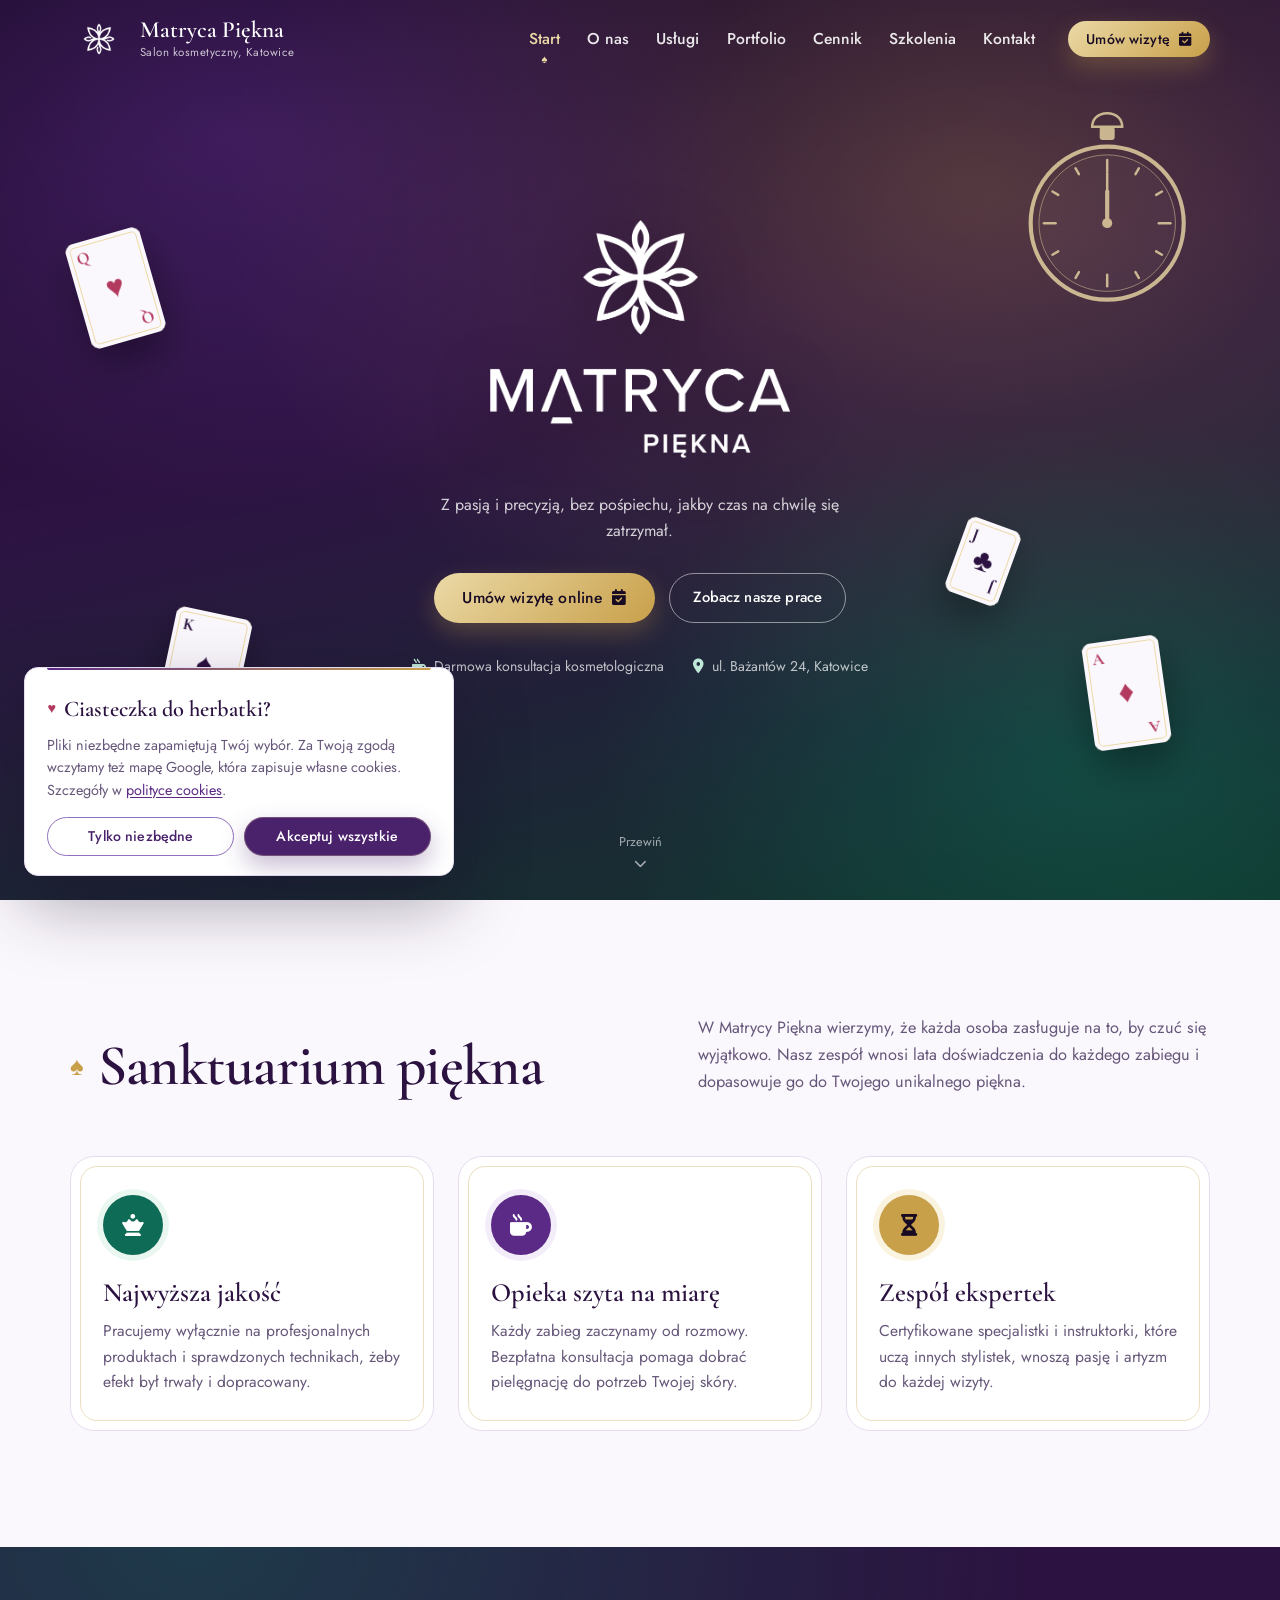
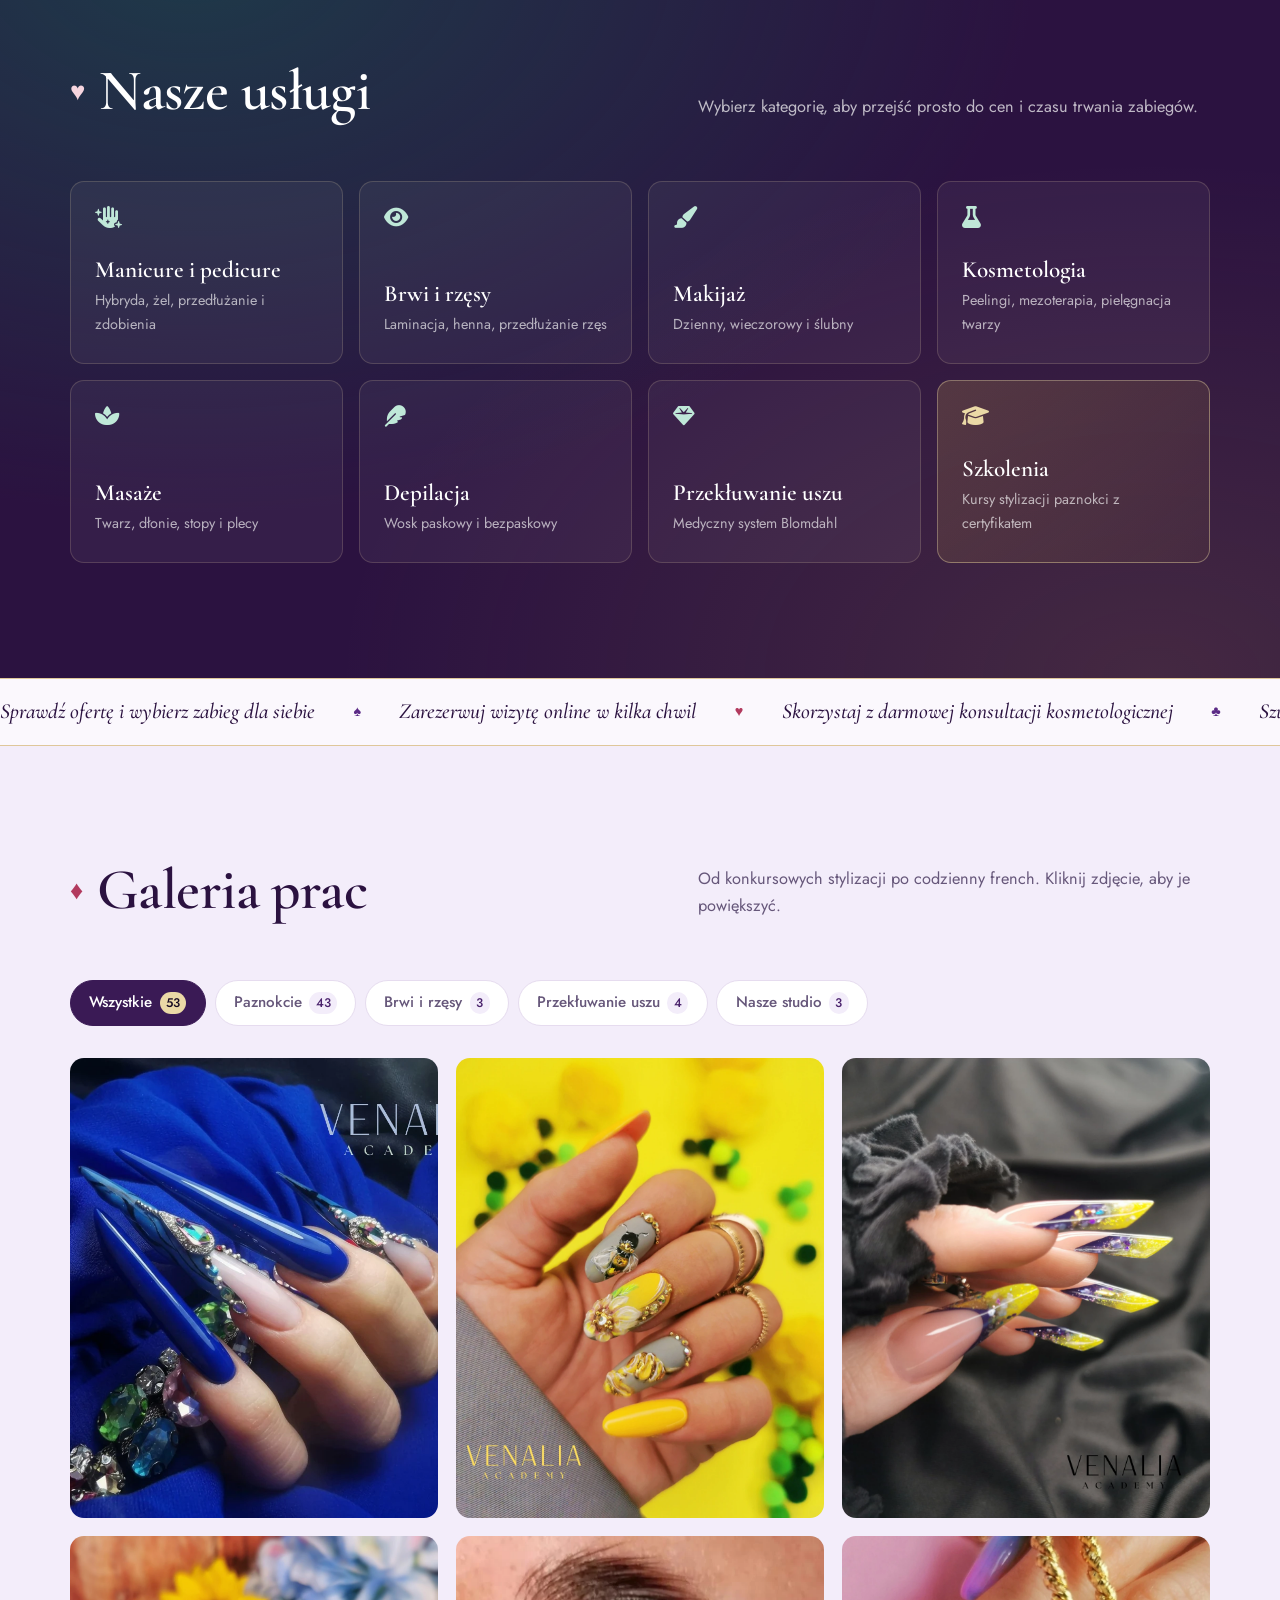
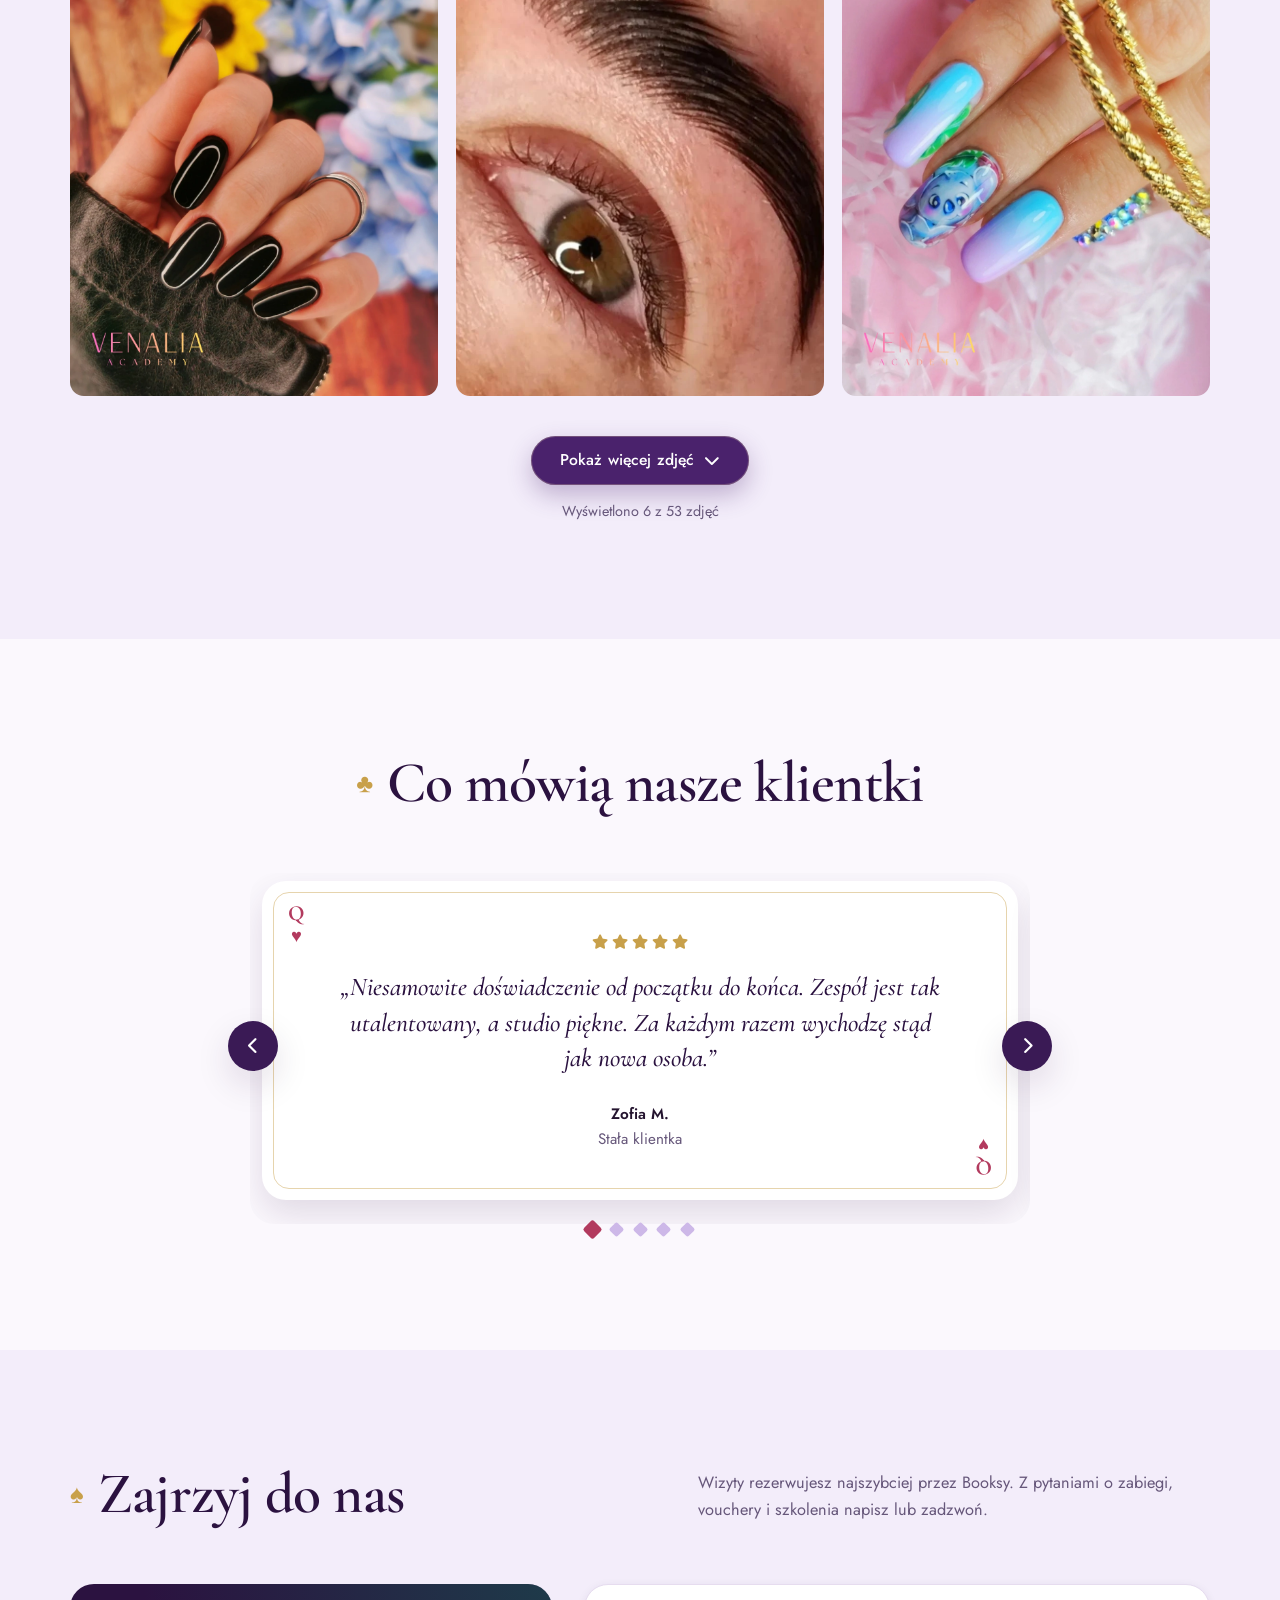
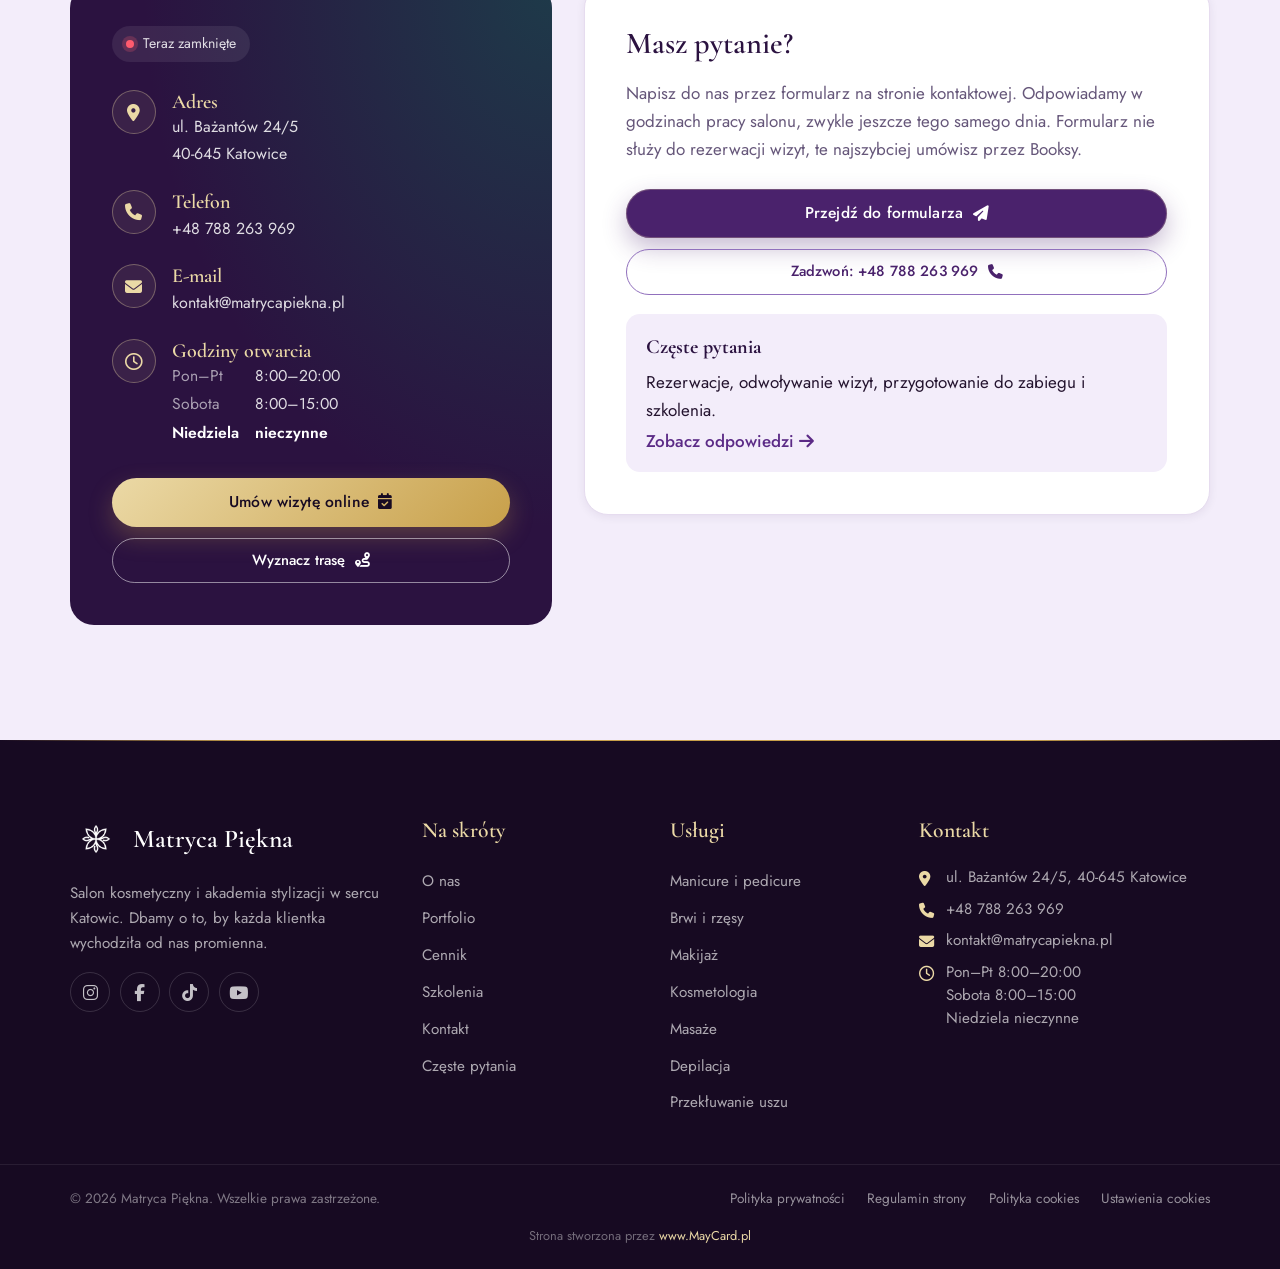
==== index.html @ a03ec47f "Add files via upload" ====
<!DOCTYPE html>
<html lang="pl">
<head>
  <meta charset="UTF-8">
  <meta name="viewport" content="width=device-width, initial-scale=1">
  <title>Matryca Piękna | Salon kosmetyczny i stylizacja paznokci w Katowicach</title>
  <meta name="description" content="Matryca Piękna, Katowice ul. Bażantów 24. Manicure i pedicure, stylizacja brwi i rzęs, makijaż, kosmetologia, depilacja, przekłuwanie uszu Blomdahl oraz szkolenia ze stylizacji paznokci.">
  <meta name="theme-color" content="#2b1240">
  <meta property="og:type" content="website">
  <meta property="og:locale" content="pl_PL">
  <meta property="og:title" content="Matryca Piękna | Salon kosmetyczny w Katowicach">
  <meta property="og:description" content="Profesjonalne zabiegi kosmetyczne tworzone z pasją i precyzją. Zarezerwuj wizytę online.">

  <script>document.documentElement.classList.add('js');</script>

  <link rel="preconnect" href="https://fonts.googleapis.com">
  <link rel="preconnect" href="https://fonts.gstatic.com" crossorigin>
  <link href="https://fonts.googleapis.com/css2?family=Cormorant+Garamond:ital,wght@0,500;0,600;0,700;1,500;1,600&family=Jost:wght@400;500;600&display=swap" rel="stylesheet">
  <link rel="stylesheet" href="https://cdnjs.cloudflare.com/ajax/libs/font-awesome/6.5.1/css/all.min.css">
  <link rel="stylesheet" href="style.css">

  <link rel="icon" type="image/webp" href="wembp/logo_czarne_przegladarka.webp" media="(prefers-color-scheme: light)">
  <link rel="icon" type="image/webp" href="wembp/logo_biale_przegladarka.webp" media="(prefers-color-scheme: dark)">

  <script type="application/ld+json">
  {
    "@context": "https://schema.org",
    "@type": "BeautySalon",
    "name": "Matryca Piękna",
    "image": "wembp/logo1_bialev2.webp",
    "telephone": "+48788263969",
    "email": "kontakt@matrycapiekna.pl",
    "address": {
      "@type": "PostalAddress",
      "streetAddress": "ul. Bażantów 24/5",
      "postalCode": "40-645",
      "addressLocality": "Katowice",
      "addressCountry": "PL"
    },
    "openingHoursSpecification": [
      { "@type": "OpeningHoursSpecification", "dayOfWeek": ["Monday","Tuesday","Wednesday","Thursday","Friday"], "opens": "08:00", "closes": "20:00" },
      { "@type": "OpeningHoursSpecification", "dayOfWeek": "Saturday", "opens": "08:00", "closes": "15:00" }
    ],
    "sameAs": [
      "https://booksy.com/pl-pl/234844_matryca-piekna_salon-kosmetyczny_11597_katowice",
      "https://www.instagram.com/natalia_wencel_",
      "https://www.tiktok.com/@natalia.wencel96",
      "https://youtube.com/@venaliaacademy"
    ]
  }
  </script>
</head>
<body>
  <a class="skip-link" href="#main">Przejdź do treści</a>

  <!-- ========== NAWIGACJA ========== -->
  <header class="site-header" id="siteHeader">
    <div class="nav">
      <a href="#hero" class="brand" aria-label="Matryca Piękna, strona główna">
        <span class="brand__logo">
          <img src="wembp/logo2.svg" alt="" class="logo-light" width="58" height="58">
          <img src="wembp/logo2_czarne.webp" alt="" class="logo-dark" width="58" height="58">
        </span>
        <span class="brand__name">Matryca Piękna<small>Salon kosmetyczny, Katowice</small></span>
      </a>

      <button class="nav-toggle" id="navToggle" type="button" aria-expanded="false" aria-controls="navMenu" aria-label="Otwórz menu">
        <span></span><span></span><span></span>
      </button>

      <nav class="nav-menu" id="navMenu" aria-label="Menu główne">
        <ul class="nav-links">
          <li><a href="#hero" class="nav-link">Start</a></li>
          <li><a href="#about" class="nav-link">O nas</a></li>
          <li><a href="#services" class="nav-link">Usługi</a></li>
          <li><a href="#portfolio" class="nav-link">Portfolio</a></li>
          <li><a href="cennik.html" class="nav-link">Cennik</a></li>
          <li><a href="szkolenia.html" class="nav-link">Szkolenia</a></li>
          <li><a href="kontakt.html" class="nav-link">Kontakt</a></li>
        </ul>
        <a href="https://booksy.com/pl-pl/234844_matryca-piekna_salon-kosmetyczny_11597_katowice" target="_blank" rel="noopener" class="btn btn--gold btn--sm nav-cta">Umów wizytę <i class="fa-solid fa-calendar-check" aria-hidden="true"></i></a>
        <div class="nav-menu__extra">
          <p class="open-status open-status--menu" data-open-status aria-live="polite">Sprawdzam godziny otwarcia…</p>
          <p><i class="fa-regular fa-clock" aria-hidden="true"></i>Pon–Pt 8:00–20:00, sob. 8:00–15:00</p>
          <p><i class="fa-solid fa-phone" aria-hidden="true"></i><a href="tel:+48788263969">+48 788 263 969</a></p>
        </div>
      </nav>
    </div>
  </header>

  <main id="main">

    <!-- ========== HERO ========== -->
    <section id="hero" class="hero">
      <div class="hero__bg" aria-hidden="true"></div>
      <div class="hero__veil" aria-hidden="true"></div>

      <!-- Kieszonkowy zegarek Białego Królika -->
      <svg class="hero__watch" viewBox="0 0 200 240" aria-hidden="true" fill="none" stroke="currentColor">
        <path d="M100 10 C88 10 82 18 82 26 L118 26 C118 18 112 10 100 10 Z" stroke-width="3"/>
        <rect x="91" y="26" width="18" height="16" rx="3" fill="currentColor" stroke="none"/>
        <circle cx="100" cy="142" r="92" stroke-width="5"/>
        <circle cx="100" cy="142" r="82" stroke-width="1.2" opacity="0.6" fill="rgba(251,248,253,0.06)"/>
        <g stroke-width="3" stroke-linecap="round">
          <line x1="100" y1="66" x2="100" y2="80"/>
          <line x1="100" y1="66" x2="100" y2="74" transform="rotate(30 100 142)"/>
          <line x1="100" y1="66" x2="100" y2="74" transform="rotate(60 100 142)"/>
          <line x1="100" y1="66" x2="100" y2="80" transform="rotate(90 100 142)"/>
          <line x1="100" y1="66" x2="100" y2="74" transform="rotate(120 100 142)"/>
          <line x1="100" y1="66" x2="100" y2="74" transform="rotate(150 100 142)"/>
          <line x1="100" y1="66" x2="100" y2="80" transform="rotate(180 100 142)"/>
          <line x1="100" y1="66" x2="100" y2="74" transform="rotate(210 100 142)"/>
          <line x1="100" y1="66" x2="100" y2="74" transform="rotate(240 100 142)"/>
          <line x1="100" y1="66" x2="100" y2="80" transform="rotate(270 100 142)"/>
          <line x1="100" y1="66" x2="100" y2="74" transform="rotate(300 100 142)"/>
          <line x1="100" y1="66" x2="100" y2="74" transform="rotate(330 100 142)"/>
        </g>
        <line class="hand hand--hour" x1="100" y1="142" x2="100" y2="104" stroke-width="5" stroke-linecap="round"/>
        <line class="hand hand--min" x1="100" y1="142" x2="100" y2="82" stroke-width="3" stroke-linecap="round"/>
        <circle cx="100" cy="142" r="6" fill="currentColor" stroke="none"/>
      </svg>

      <div class="hero__card hero__card--1 is-red" data-rank="Q" aria-hidden="true"><span class="suit suit-h"></span></div>
      <div class="hero__card hero__card--2" data-rank="K" aria-hidden="true"><span class="suit suit-s"></span></div>
      <div class="hero__card hero__card--3 is-red" data-rank="A" aria-hidden="true"><span class="suit suit-d"></span></div>
      <div class="hero__card hero__card--4" data-rank="J" aria-hidden="true"><span class="suit suit-c"></span></div>

      <div class="hero__content">
        <img src="wembp/logo1_bialev2.webp" alt="Matryca Piękna" class="hero__logo" data-enter style="--i:0">
        <p class="hero__text" data-enter style="--i:2">Z pasją i precyzją, bez pośpiechu, jakby czas na chwilę się zatrzymał.</p>
        <div class="hero__actions" data-enter style="--i:3">
          <a href="https://booksy.com/pl-pl/234844_matryca-piekna_salon-kosmetyczny_11597_katowice" target="_blank" rel="noopener" class="btn btn--gold">Umów wizytę online <i class="fa-solid fa-calendar-check" aria-hidden="true"></i></a>
          <a href="#portfolio" class="btn btn--ghost">Zobacz nasze prace</a>
        </div>
        <ul class="hero__facts" data-enter style="--i:4">
          <li><i class="fa-solid fa-mug-hot" aria-hidden="true"></i>Darmowa konsultacja kosmetologiczna</li>
          <li><i class="fa-solid fa-location-dot" aria-hidden="true"></i>ul. Bażantów 24, Katowice</li>
        </ul>
      </div>

      <a href="#about" class="hero__scroll" aria-label="Przewiń do sekcji O nas">
        <span>Przewiń</span>
        <i class="fa-solid fa-chevron-down" aria-hidden="true"></i>
      </a>
    </section>

    <!-- ========== O NAS ========== -->
    <section id="about" class="section">
      <div class="container">
        <div class="section-head">
          <h2 class="section-title"><span class="suit suit-s" aria-hidden="true"></span>Sanktuarium piękna</h2>
          <p class="section-desc">W Matrycy Piękna wierzymy, że każda osoba zasługuje na to, by czuć się wyjątkowo. Nasz zespół wnosi lata doświadczenia do każdego zabiegu i dopasowuje go do Twojego unikalnego piękna.</p>
        </div>

        <div class="about-grid">
          <article class="feature">
            <div class="feature__icon"><i class="fa-solid fa-chess-queen" aria-hidden="true"></i></div>
            <h3>Najwyższa jakość</h3>
            <p>Pracujemy wyłącznie na profesjonalnych produktach i sprawdzonych technikach, żeby efekt był trwały i dopracowany.</p>
          </article>
          <article class="feature">
            <div class="feature__icon"><i class="fa-solid fa-mug-hot" aria-hidden="true"></i></div>
            <h3>Opieka szyta na miarę</h3>
            <p>Każdy zabieg zaczynamy od rozmowy. Bezpłatna konsultacja pomaga dobrać pielęgnację do potrzeb Twojej skóry.</p>
          </article>
          <article class="feature">
            <div class="feature__icon"><i class="fa-solid fa-hourglass-half" aria-hidden="true"></i></div>
            <h3>Zespół ekspertek</h3>
            <p>Certyfikowane specjalistki i instruktorki, które uczą innych stylistek, wnoszą pasję i artyzm do każdej wizyty.</p>
          </article>
        </div>
      </div>
    </section>

    <!-- ========== USŁUGI ========== -->
    <section id="services" class="section services">
      <div class="container">
        <div class="section-head">
          <h2 class="section-title"><span class="suit suit-h" aria-hidden="true"></span>Nasze usługi</h2>
          <p class="section-desc">Wybierz kategorię, aby przejść prosto do cen i czasu trwania zabiegów.</p>
        </div>

        <div class="services-grid">
          <a href="cennik.html#manicure" class="service-tile">
            <i class="fa-solid fa-hand-sparkles" aria-hidden="true"></i>
            <h3>Manicure i pedicure</h3>
            <p>Hybryda, żel, przedłużanie i zdobienia</p>
          </a>
          <a href="cennik.html#lamination" class="service-tile">
            <i class="fa-solid fa-eye" aria-hidden="true"></i>
            <h3>Brwi i rzęsy</h3>
            <p>Laminacja, henna, przedłużanie rzęs</p>
          </a>
          <a href="cennik.html#makeup" class="service-tile">
            <i class="fa-solid fa-paintbrush" aria-hidden="true"></i>
            <h3>Makijaż</h3>
            <p>Dzienny, wieczorowy i ślubny</p>
          </a>
          <a href="cennik.html#kosmetologia" class="service-tile">
            <i class="fa-solid fa-flask" aria-hidden="true"></i>
            <h3>Kosmetologia</h3>
            <p>Peelingi, mezoterapia, pielęgnacja twarzy</p>
          </a>
          <a href="cennik.html#spa" class="service-tile">
            <i class="fa-solid fa-spa" aria-hidden="true"></i>
            <h3>Masaże</h3>
            <p>Twarz, dłonie, stopy i plecy</p>
          </a>
          <a href="cennik.html#depilation" class="service-tile">
            <i class="fa-solid fa-feather" aria-hidden="true"></i>
            <h3>Depilacja</h3>
            <p>Wosk paskowy i bezpaskowy</p>
          </a>
          <a href="cennik.html#piercing" class="service-tile">
            <i class="fa-solid fa-gem" aria-hidden="true"></i>
            <h3>Przekłuwanie uszu</h3>
            <p>Medyczny system Blomdahl</p>
          </a>
          <a href="szkolenia.html" class="service-tile service-tile--academy">
            <i class="fa-solid fa-graduation-cap" aria-hidden="true"></i>
            <h3>Szkolenia</h3>
            <p>Kursy stylizacji paznokci z certyfikatem</p>
          </a>
        </div>
      </div>
    </section>

    <!-- ========== PASEK PRZEWIJANY ========== -->
    <div class="marquee" aria-label="Aktualności">
      <div class="marquee__track">
        <div class="marquee__group">
          <span class="marquee__item">Sprawdź ofertę i wybierz zabieg dla siebie</span>
          <span class="suit suit-s" aria-hidden="true"></span>
          <span class="marquee__item">Zarezerwuj wizytę online w kilka chwil</span>
          <span class="suit suit-h" aria-hidden="true"></span>
          <span class="marquee__item">Skorzystaj z darmowej konsultacji kosmetologicznej</span>
          <span class="suit suit-c" aria-hidden="true"></span>
          <span class="marquee__item">Szukasz prezentu? Zapytaj o voucher upominkowy</span>
          <span class="suit suit-d" aria-hidden="true"></span>
        </div>
        <div class="marquee__group" aria-hidden="true">
          <span class="marquee__item">Sprawdź ofertę i wybierz zabieg dla siebie</span>
          <span class="suit suit-s"></span>
          <span class="marquee__item">Zarezerwuj wizytę online w kilka chwil</span>
          <span class="suit suit-h"></span>
          <span class="marquee__item">Skorzystaj z darmowej konsultacji kosmetologicznej</span>
          <span class="suit suit-c"></span>
          <span class="marquee__item">Szukasz prezentu? Zapytaj o voucher upominkowy</span>
          <span class="suit suit-d"></span>
        </div>
      </div>
    </div>

    <!-- ========== PORTFOLIO ========== -->
    <section id="portfolio" class="section section--tint">
      <div class="container">
        <div class="section-head">
          <h2 class="section-title"><span class="suit suit-d" aria-hidden="true"></span>Galeria prac</h2>
          <p class="section-desc">Od konkursowych stylizacji po codzienny french. Kliknij zdjęcie, aby je powiększyć.</p>
        </div>

        <div class="filter-bar" role="group" aria-label="Filtruj galerię">
          <button type="button" class="filter-btn is-active" data-filter="all" aria-pressed="true">Wszystkie</button>
          <button type="button" class="filter-btn" data-filter="nails" aria-pressed="false">Paznokcie</button>
          <button type="button" class="filter-btn" data-filter="makeup" aria-pressed="false">Brwi i rzęsy</button>
          <button type="button" class="filter-btn" data-filter="piercing" aria-pressed="false">Przekłuwanie uszu</button>
          <button type="button" class="filter-btn" data-filter="studio" aria-pressed="false">Nasze studio</button>
        </div>

        <!-- Aby dodać zdjęcie: skopiuj jedną linię <figure> i zmień src, data-category, alt i podpis.
             Kategorie: nails, makeup, piercing, studio -->
        <div class="photo-grid" id="photoGrid">
          <figure class="photo-card" data-category="nails"><img src="wembp/38.webp" alt="Konkursowa stylizacja paznokci Natalii Venalii Wencel" loading="lazy"><figcaption><span>Manicure i pedicure</span>Praca konkursowa, Natalia Venalia Wencel</figcaption></figure>
          <figure class="photo-card" data-category="nails"><img src="wembp/40.webp" alt="Wiosenne zdobienie paznokci" loading="lazy"><figcaption><span>Manicure i pedicure</span>Wiosenne klimaty</figcaption></figure>
          <figure class="photo-card" data-category="nails"><img src="wembp/30.webp" alt="Fioletowo-żółty geometryczny french" loading="lazy"><figcaption><span>Manicure i pedicure</span>Fioletowo-żółty geometryczny french</figcaption></figure>
          <figure class="photo-card" data-category="nails"><img src="wembp/41.webp" alt="Błyszczący czarny manicure" loading="lazy"><figcaption><span>Manicure i pedicure</span>Głęboka, błyszcząca czarna klasyka</figcaption></figure>
          <figure class="photo-card" data-category="makeup"><img src="wembp/brwi1.webp" alt="Stylizacja i laminacja brwi" loading="lazy"><figcaption><span>Brwi i rzęsy</span>Precyzyjna stylizacja i laminacja brwi</figcaption></figure>
          <figure class="photo-card" data-category="nails"><img src="wembp/16.webp" alt="Niebiesko-fioletowy gradient z bajkowym motywem" loading="lazy"><figcaption><span>Manicure i pedicure</span>Niebiesko-fioletowy gradient z bajką</figcaption></figure>
          <figure class="photo-card" data-category="nails"><img src="wembp/48.webp" alt="Mleczny błękitny french w kropki" loading="lazy"><figcaption><span>Manicure i pedicure</span>Mleczny błękitny french w kropki</figcaption></figure>
          <figure class="photo-card" data-category="nails"><img src="wembp/44.webp" alt="Mleczne ombre z żółcią" loading="lazy"><figcaption><span>Manicure i pedicure</span>Mleczne ombre z żółcią</figcaption></figure>
          <figure class="photo-card" data-category="nails"><img src="wembp/3.webp" alt="Klasyczny french w odcieniach różu" loading="lazy"><figcaption><span>Manicure i pedicure</span>Klasyczny french w odcieniach różu</figcaption></figure>
          <figure class="photo-card" data-category="nails"><img src="wembp/59.webp" alt="Walentynkowy french z serduszkami" loading="lazy"><figcaption><span>Manicure i pedicure</span>Walentynkowy french z serduszkami</figcaption></figure>
          <figure class="photo-card" data-category="piercing"><img src="wembp/przekluwanie4.webp" alt="Przekłuwanie ucha systemem Blomdahl" loading="lazy"><figcaption><span>Przekłuwanie uszu</span>Bezpieczne przekłuwanie ucha Blomdahl</figcaption></figure>
          <figure class="photo-card" data-category="nails"><img src="wembp/4.webp" alt="Różowe paznokcie z owocowym akcentem" loading="lazy"><figcaption><span>Manicure i pedicure</span>Różowe paznokcie z owocowym akcentem</figcaption></figure>
          <figure class="photo-card" data-category="nails"><img src="wembp/7.webp" alt="Biały french na kwadratowych paznokciach" loading="lazy"><figcaption><span>Manicure i pedicure</span>Elegancki biały french na kwadratach</figcaption></figure>
          <figure class="photo-card" data-category="nails"><img src="wembp/9.webp" alt="Czerwony gładki manicure" loading="lazy"><figcaption><span>Manicure i pedicure</span>Intensywna czerwień, klasyka gładka</figcaption></figure>
          <figure class="photo-card" data-category="nails"><img src="wembp/10.webp" alt="Granatowy french z brokatem" loading="lazy"><figcaption><span>Manicure i pedicure</span>Granatowy french z brokatem</figcaption></figure>
          <figure class="photo-card" data-category="nails"><img src="wembp/11.webp" alt="Różowy brokat z białym frenchem" loading="lazy"><figcaption><span>Manicure i pedicure</span>Różowy brokat z białym frenchem</figcaption></figure>
          <figure class="photo-card" data-category="nails"><img src="wembp/12.webp" alt="Błękitne zdobienia z motywem niemowlęcym" loading="lazy"><figcaption><span>Manicure i pedicure</span>Błękitne zdobienia z motywem niemowlęcym</figcaption></figure>
          <figure class="photo-card" data-category="nails"><img src="wembp/13.webp" alt="Wielokolorowy french z brokatem" loading="lazy"><figcaption><span>Manicure i pedicure</span>Wielokolorowy french z brokatem</figcaption></figure>
          <figure class="photo-card" data-category="piercing"><img src="wembp/przekluwanie1.webp" alt="Przekłuwanie ucha systemem Blomdahl" loading="lazy"><figcaption><span>Przekłuwanie uszu</span>Bezpieczne przekłuwanie ucha Blomdahl</figcaption></figure>
          <figure class="photo-card" data-category="nails"><img src="wembp/60.webp" alt="Wielkanocne żółto-pomarańczowe zdobienie" loading="lazy"><figcaption><span>Manicure i pedicure</span>Żółto-pomarańczowe zdobienie wielkanocne</figcaption></figure>
          <figure class="photo-card" data-category="nails"><img src="wembp/15.webp" alt="Krótki kwadrat z frenchem" loading="lazy"><figcaption><span>Manicure i pedicure</span>Krótki kwadrat z frenchem</figcaption></figure>
          <figure class="photo-card" data-category="nails"><img src="wembp/17.webp" alt="Neonowy róż z panterką" loading="lazy"><figcaption><span>Manicure i pedicure</span>Neonowy róż i panterka</figcaption></figure>
          <figure class="photo-card" data-category="nails"><img src="wembp/18.webp" alt="Geometryczne zdobienia paznokci" loading="lazy"><figcaption><span>Manicure i pedicure</span>Geometryczne zdobienia</figcaption></figure>
          <figure class="photo-card" data-category="nails"><img src="wembp/19.webp" alt="Długie czerwone lśniące paznokcie" loading="lazy"><figcaption><span>Manicure i pedicure</span>Długie, lśniące czerwone paznokcie</figcaption></figure>
          <figure class="photo-card" data-category="nails"><img src="wembp/20.webp" alt="French z paskami i wisienkami" loading="lazy"><figcaption><span>Manicure i pedicure</span>French z paskami i wisienkami</figcaption></figure>
          <figure class="photo-card" data-category="nails"><img src="wembp/21.webp" alt="Matowy gradient niebiesko-różowy" loading="lazy"><figcaption><span>Manicure i pedicure</span>Matowy gradient niebiesko-różowy</figcaption></figure>
          <figure class="photo-card" data-category="nails"><img src="wembp/58.webp" alt="Różowo-czarne ombre" loading="lazy"><figcaption><span>Manicure i pedicure</span>Różowo-czarne ombre</figcaption></figure>
          <figure class="photo-card" data-category="nails"><img src="wembp/23.webp" alt="Artystyczny szkic na paznokciach" loading="lazy"><figcaption><span>Manicure i pedicure</span>Artystyczny szkic i zdobienie</figcaption></figure>
          <figure class="photo-card" data-category="studio"><img src="wembp/salon2.webp" alt="Wnętrze salonu Matryca Piękna" loading="lazy"><figcaption><span>Nasze studio</span>Wnętrze salonu</figcaption></figure>
          <figure class="photo-card" data-category="nails"><img src="wembp/24.webp" alt="Pomarańczowy french z zebrą" loading="lazy"><figcaption><span>Manicure i pedicure</span>Pomarańczowy french z zebrą</figcaption></figure>
          <figure class="photo-card" data-category="studio"><img src="wembp/salon3.webp" alt="Gabinet do zabiegów kosmetologicznych" loading="lazy"><figcaption><span>Nasze studio</span>Gabinet kosmetologiczny</figcaption></figure>
          <figure class="photo-card" data-category="makeup"><img src="wembp/25.webp" alt="Regulacja i laminacja brwi" loading="lazy"><figcaption><span>Brwi i rzęsy</span>Regulacja i laminacja brwi</figcaption></figure>
          <figure class="photo-card" data-category="nails"><img src="wembp/26.webp" alt="Długi mleczny french w kształcie migdała" loading="lazy"><figcaption><span>Manicure i pedicure</span>Długi mleczny french, migdał</figcaption></figure>
          <figure class="photo-card" data-category="piercing"><img src="wembp/przekluwanie2.webp" alt="Przekłuwanie ucha systemem Blomdahl" loading="lazy"><figcaption><span>Przekłuwanie uszu</span>Bezpieczne przekłuwanie ucha Blomdahl</figcaption></figure>
          <figure class="photo-card" data-category="nails"><img src="wembp/61.webp" alt="Ręcznie malowany motyw lalki na paznokciach" loading="lazy"><figcaption><span>Manicure i pedicure</span>Ręcznie malowany motyw Barbie</figcaption></figure>
          <figure class="photo-card" data-category="nails"><img src="wembp/28.webp" alt="Żółto-fioletowy konstrukcyjny french" loading="lazy"><figcaption><span>Manicure i pedicure</span>Żółto-fioletowy konstrukcyjny french</figcaption></figure>
          <figure class="photo-card" data-category="nails"><img src="wembp/29.webp" alt="Różowy french w kratkę" loading="lazy"><figcaption><span>Manicure i pedicure</span>Różowy french z kratką</figcaption></figure>
          <figure class="photo-card" data-category="nails"><img src="wembp/46.webp" alt="Fioletowo-niebieskie geometryczne ombre" loading="lazy"><figcaption><span>Manicure i pedicure</span>Fioletowo-niebieskie geometryczne ombre</figcaption></figure>
          <figure class="photo-card" data-category="nails"><img src="wembp/31.webp" alt="Krótkie paznokcie w kolorze fuksji" loading="lazy"><figcaption><span>Manicure i pedicure</span>Soczysta fuksja na krótko</figcaption></figure>
          <figure class="photo-card" data-category="nails"><img src="wembp/32.webp" alt="Subtelny kwadratowy french" loading="lazy"><figcaption><span>Manicure i pedicure</span>Subtelny kwadratowy french</figcaption></figure>
          <figure class="photo-card" data-category="studio"><img src="wembp/salon.webp" alt="Stanowiska do manicure" loading="lazy"><figcaption><span>Nasze studio</span>Stanowiska do manicure</figcaption></figure>
          <figure class="photo-card" data-category="nails"><img src="wembp/33.webp" alt="Jesienne paznokcie ze złotem" loading="lazy"><figcaption><span>Manicure i pedicure</span>Jesienna elegancja ze złotem</figcaption></figure>
          <figure class="photo-card" data-category="nails"><img src="wembp/34.webp" alt="Mleczny babyboomer na kwadracie" loading="lazy"><figcaption><span>Manicure i pedicure</span>Mleczny babyboomer na kwadracie</figcaption></figure>
          <figure class="photo-card" data-category="nails"><img src="wembp/50.webp" alt="Zielony efekt syreniej łuski" loading="lazy"><figcaption><span>Manicure i pedicure</span>Zielony efekt syreniej łuski</figcaption></figure>
          <figure class="photo-card" data-category="piercing"><img src="wembp/przekluwanie3.webp" alt="Przekłuwanie ucha systemem Blomdahl" loading="lazy"><figcaption><span>Przekłuwanie uszu</span>Bezpieczne przekłuwanie ucha Blomdahl</figcaption></figure>
          <figure class="photo-card" data-category="nails"><img src="wembp/35.webp" alt="Żółte paznokcie z zatopionym brokatem" loading="lazy"><figcaption><span>Manicure i pedicure</span>Żółte zatopione drobinki brokatu</figcaption></figure>
          <figure class="photo-card" data-category="makeup"><img src="wembp/rzesy2.webp" alt="Przedłużanie rzęs" loading="lazy"><figcaption><span>Brwi i rzęsy</span>Przedłużanie rzęs</figcaption></figure>
          <figure class="photo-card" data-category="nails"><img src="wembp/36.webp" alt="Różowe kwiaty z magnetycznym błyskiem" loading="lazy"><figcaption><span>Manicure i pedicure</span>Różowe kwiaty i magnetyczny błysk</figcaption></figure>
          <figure class="photo-card" data-category="nails"><img src="wembp/37.webp" alt="Chabrowe paznokcie stiletto z cyrkoniami" loading="lazy"><figcaption><span>Manicure i pedicure</span>Chabrowe stiletto z cyrkoniami</figcaption></figure>
          <figure class="photo-card" data-category="nails"><img src="wembp/45.webp" alt="Malinowy manicure z owocami" loading="lazy"><figcaption><span>Manicure i pedicure</span>Malinowy manicure z owocami</figcaption></figure>
          <figure class="photo-card" data-category="nails"><img src="wembp/53.webp" alt="Różowy manicure z fioletowymi kwiatami" loading="lazy"><figcaption><span>Manicure i pedicure</span>Różowy manicure z fioletowymi kwiatami</figcaption></figure>
          <figure class="photo-card" data-category="nails"><img src="wembp/43.webp" alt="Lawendowy french z kokardką" loading="lazy"><figcaption><span>Manicure i pedicure</span>Lawendowy french z kokardką</figcaption></figure>
          <figure class="photo-card" data-category="nails"><img src="wembp/42.webp" alt="Delikatny manicure z misiem" loading="lazy"><figcaption><span>Manicure i pedicure</span>Delikatny manicure z misiem</figcaption></figure>
        </div>

        <div class="portfolio-more">
          <div class="portfolio-more__actions">
            <button type="button" id="showMoreBtn" class="btn btn--primary">Pokaż więcej zdjęć <i class="fa-solid fa-chevron-down" aria-hidden="true"></i></button>
            <button type="button" id="showLessBtn" class="btn btn--outline" hidden>Zwiń galerię <i class="fa-solid fa-chevron-up" aria-hidden="true"></i></button>
          </div>
          <p class="portfolio-more__count" id="portfolioCount" aria-live="polite"></p>
        </div>
      </div>
    </section>

    <!-- ========== OPINIE ========== -->
    <section id="testimonials" class="section">
      <div class="container">
        <div class="section-head section-head--center">
          <h2 class="section-title"><span class="suit suit-c" aria-hidden="true"></span>Co mówią nasze klientki</h2>
        </div>

        <div class="carousel" data-carousel aria-roledescription="karuzela" aria-label="Opinie klientek">
          <div class="carousel__viewport">
            <div class="carousel__track">
              <figure class="quote-card is-red" aria-roledescription="slajd">
                <div class="quote-card__inner">
                  <span class="quote-card__corner quote-card__corner--tl" aria-hidden="true">Q<span class="suit suit-h"></span></span>
                  <span class="quote-card__corner quote-card__corner--br" aria-hidden="true">Q<span class="suit suit-h"></span></span>
                  <div class="stars" aria-label="Ocena 5 na 5"><i class="fa-solid fa-star"></i><i class="fa-solid fa-star"></i><i class="fa-solid fa-star"></i><i class="fa-solid fa-star"></i><i class="fa-solid fa-star"></i></div>
                  <blockquote><p>„Niesamowite doświadczenie od początku do końca. Zespół jest tak utalentowany, a studio piękne. Za każdym razem wychodzę stąd jak nowa osoba.”</p></blockquote>
                  <figcaption><strong>Zofia M.</strong>Stała klientka</figcaption>
                </div>
              </figure>
              <figure class="quote-card" aria-roledescription="slajd">
                <div class="quote-card__inner">
                  <span class="quote-card__corner quote-card__corner--tl" aria-hidden="true">K<span class="suit suit-s"></span></span>
                  <span class="quote-card__corner quote-card__corner--br" aria-hidden="true">K<span class="suit suit-s"></span></span>
                  <div class="stars" aria-label="Ocena 5 na 5"><i class="fa-solid fa-star"></i><i class="fa-solid fa-star"></i><i class="fa-solid fa-star"></i><i class="fa-solid fa-star"></i><i class="fa-solid fa-star"></i></div>
                  <blockquote><p>„Zdobienia paznokci są tu niezrównane. Byłam w wielu salonach, ale żaden nie dorównuje dbałości o szczegóły, jaką dostaję w Matrycy Piękna.”</p></blockquote>
                  <figcaption><strong>Emilia R.</strong>Lojalna klientka</figcaption>
                </div>
              </figure>
              <figure class="quote-card is-red" aria-roledescription="slajd">
                <div class="quote-card__inner">
                  <span class="quote-card__corner quote-card__corner--tl" aria-hidden="true">A<span class="suit suit-d"></span></span>
                  <span class="quote-card__corner quote-card__corner--br" aria-hidden="true">A<span class="suit suit-d"></span></span>
                  <div class="stars" aria-label="Ocena 5 na 5"><i class="fa-solid fa-star"></i><i class="fa-solid fa-star"></i><i class="fa-solid fa-star"></i><i class="fa-solid fa-star"></i><i class="fa-solid fa-star"></i></div>
                  <blockquote><p>„Mój makijaż ślubny był perfekcyjny. Zespół wsłuchał się w każdy szczegół mojej wizji i pięknie ją zrealizował. Czułam się jak królowa.”</p></blockquote>
                  <figcaption><strong>Laura K.</strong>Klientka ślubna</figcaption>
                </div>
              </figure>
              <figure class="quote-card" aria-roledescription="slajd">
                <div class="quote-card__inner">
                  <span class="quote-card__corner quote-card__corner--tl" aria-hidden="true">J<span class="suit suit-c"></span></span>
                  <span class="quote-card__corner quote-card__corner--br" aria-hidden="true">J<span class="suit suit-c"></span></span>
                  <div class="stars" aria-label="Ocena 5 na 5"><i class="fa-solid fa-star"></i><i class="fa-solid fa-star"></i><i class="fa-solid fa-star"></i><i class="fa-solid fa-star"></i><i class="fa-solid fa-star"></i></div>
                  <blockquote><p>„Zabiegi są naprawdę relaksujące, a personel uprzejmy i profesjonalny. Zawsze wychodzę odprężona. Polecam wszystkim przyjaciółkom!”</p></blockquote>
                  <figcaption><strong>Magdalena W.</strong>Regularna klientka</figcaption>
                </div>
              </figure>
              <figure class="quote-card is-red" aria-roledescription="slajd">
                <div class="quote-card__inner">
                  <span class="quote-card__corner quote-card__corner--tl" aria-hidden="true">10<span class="suit suit-h"></span></span>
                  <span class="quote-card__corner quote-card__corner--br" aria-hidden="true">10<span class="suit suit-h"></span></span>
                  <div class="stars" aria-label="Ocena 5 na 5"><i class="fa-solid fa-star"></i><i class="fa-solid fa-star"></i><i class="fa-solid fa-star"></i><i class="fa-solid fa-star"></i><i class="fa-solid fa-star"></i></div>
                  <blockquote><p>„Najlepszy salon w Katowicach! Zabiegi wykonywane z ogromną starannością, a efekty zawsze fantastyczne.”</p></blockquote>
                  <figcaption><strong>Anna S.</strong>Zadowolona klientka</figcaption>
                </div>
              </figure>
            </div>
          </div>
          <div class="carousel__nav">
            <button type="button" class="carousel__btn carousel__btn--prev" data-prev aria-label="Poprzednia opinia"><i class="fa-solid fa-chevron-left" aria-hidden="true"></i></button>
            <div class="carousel__dots"></div>
            <button type="button" class="carousel__btn carousel__btn--next" data-next aria-label="Następna opinia"><i class="fa-solid fa-chevron-right" aria-hidden="true"></i></button>
          </div>
        </div>
      </div>
    </section>

    <!-- ========== KONTAKT ========== -->
    <section id="contact" class="section section--tint">
      <div class="container">
        <div class="section-head">
          <h2 class="section-title"><span class="suit suit-s" aria-hidden="true"></span>Zajrzyj do nas</h2>
          <p class="section-desc">Wizyty rezerwujesz najszybciej przez Booksy. Z pytaniami o zabiegi, vouchery i szkolenia napisz lub zadzwoń.</p>
        </div>

        <div class="contact-grid">
          <aside class="contact-card">
            <p class="open-status" data-open-status aria-live="polite">Sprawdzam godziny otwarcia…</p>

            <ul class="contact-list">
              <li class="contact-item">
                <span class="contact-item__icon"><i class="fa-solid fa-location-dot" aria-hidden="true"></i></span>
                <div>
                  <h3>Adres</h3>
                  <p>ul. Bażantów 24/5<br>40-645 Katowice</p>
                </div>
              </li>
              <li class="contact-item">
                <span class="contact-item__icon"><i class="fa-solid fa-phone" aria-hidden="true"></i></span>
                <div>
                  <h3>Telefon</h3>
                  <a href="tel:+48788263969">+48 788 263 969</a>
                </div>
              </li>
              <li class="contact-item">
                <span class="contact-item__icon"><i class="fa-solid fa-envelope" aria-hidden="true"></i></span>
                <div>
                  <h3>E-mail</h3>
                  <a href="mailto:kontakt@matrycapiekna.pl">kontakt@matrycapiekna.pl</a>
                </div>
              </li>
              <li class="contact-item">
                <span class="contact-item__icon"><i class="fa-regular fa-clock" aria-hidden="true"></i></span>
                <div>
                  <h3>Godziny otwarcia</h3>
                  <dl class="hours">
                    <dt data-days="1-5">Pon–Pt</dt><dd>8:00–20:00</dd>
                    <dt data-days="6">Sobota</dt><dd>8:00–15:00</dd>
                    <dt data-days="0">Niedziela</dt><dd>nieczynne</dd>
                  </dl>
                </div>
              </li>
            </ul>

            <div class="contact-card__actions">
              <a href="https://booksy.com/pl-pl/234844_matryca-piekna_salon-kosmetyczny_11597_katowice" target="_blank" rel="noopener" class="btn btn--gold btn--block">Umów wizytę online <i class="fa-solid fa-calendar-check" aria-hidden="true"></i></a>
              <a href="https://www.google.com/maps/search/?api=1&amp;query=Ba%C5%BCant%C3%B3w+24%2C+40-645+Katowice" target="_blank" rel="noopener" class="btn btn--ghost btn--block">Wyznacz trasę <i class="fa-solid fa-route" aria-hidden="true"></i></a>
            </div>
          </aside>

          <div class="contact-form contact-teaser">
            <h3>Masz pytanie?</h3>
            <p>Napisz do nas przez formularz na stronie kontaktowej. Odpowiadamy w godzinach pracy salonu, zwykle jeszcze tego samego dnia. Formularz nie służy do rezerwacji wizyt, te najszybciej umówisz przez Booksy.</p>
            <div class="contact-teaser__links">
              <a href="kontakt.html#formularz" class="btn btn--primary btn--block">Przejdź do formularza <i class="fa-solid fa-paper-plane" aria-hidden="true"></i></a>
              <a href="tel:+48788263969" class="btn btn--outline btn--block">Zadzwoń: +48 788 263 969 <i class="fa-solid fa-phone" aria-hidden="true"></i></a>
            </div>
            <div class="contact-teaser__faq">
              <strong>Częste pytania</strong>
              <span>Rezerwacje, odwoływanie wizyt, przygotowanie do zabiegu i szkolenia.</span>
              <a href="kontakt.html#faq">Zobacz odpowiedzi <i class="fa-solid fa-arrow-right" aria-hidden="true"></i></a>
            </div>
          </div>
        </div>
      </div>
    </section>
  </main>

  <!-- ========== STOPKA ========== -->
  <footer class="site-footer">
    <div class="footer-top">
      <div class="container footer-grid">
        <div class="footer-brand">
          <a href="#hero" class="footer-logo">
            <img src="wembp/logo2.svg" alt="" width="52" height="52">
            <span>Matryca Piękna</span>
          </a>
          <p>Salon kosmetyczny i akademia stylizacji w sercu Katowic. Dbamy o to, by każda klientka wychodziła od nas promienna.</p>
          <div class="social-links">
            <a href="https://www.instagram.com/natalia_wencel_" target="_blank" rel="noopener" aria-label="Instagram"><i class="fa-brands fa-instagram"></i></a>
            <a href="https://www.facebook.com/share/1DC4WH6TpP/" target="_blank" rel="noopener" aria-label="Facebook"><i class="fa-brands fa-facebook-f"></i></a>
            <a href="https://www.tiktok.com/@natalia.wencel96" target="_blank" rel="noopener" aria-label="TikTok"><i class="fa-brands fa-tiktok"></i></a>
            <a href="https://youtube.com/@venaliaacademy" target="_blank" rel="noopener" aria-label="YouTube"><i class="fa-brands fa-youtube"></i></a>
          </div>
        </div>

        <nav class="footer-col" aria-label="Na skróty">
          <h2>Na skróty</h2>
          <ul>
            <li><a href="#about">O nas</a></li>
            <li><a href="#portfolio">Portfolio</a></li>
            <li><a href="cennik.html">Cennik</a></li>
            <li><a href="szkolenia.html">Szkolenia</a></li>
            <li><a href="kontakt.html">Kontakt</a></li>
            <li><a href="kontakt.html#faq">Częste pytania</a></li>
          </ul>
        </nav>

        <nav class="footer-col" aria-label="Usługi">
          <h2>Usługi</h2>
          <ul>
            <li><a href="cennik.html#manicure">Manicure i pedicure</a></li>
            <li><a href="cennik.html#lamination">Brwi i rzęsy</a></li>
            <li><a href="cennik.html#makeup">Makijaż</a></li>
            <li><a href="cennik.html#kosmetologia">Kosmetologia</a></li>
            <li><a href="cennik.html#spa">Masaże</a></li>
            <li><a href="cennik.html#depilation">Depilacja</a></li>
            <li><a href="cennik.html#piercing">Przekłuwanie uszu</a></li>
          </ul>
        </nav>

        <div class="footer-col">
          <h2>Kontakt</h2>
          <ul class="footer-contact">
            <li><i class="fa-solid fa-location-dot" aria-hidden="true"></i>ul. Bażantów 24/5, 40-645 Katowice</li>
            <li><i class="fa-solid fa-phone" aria-hidden="true"></i><a href="tel:+48788263969">+48 788 263 969</a></li>
            <li><i class="fa-solid fa-envelope" aria-hidden="true"></i><a href="mailto:kontakt@matrycapiekna.pl">kontakt@matrycapiekna.pl</a></li>
            <li><i class="fa-regular fa-clock" aria-hidden="true"></i>Pon–Pt 8:00–20:00<br>Sobota 8:00–15:00<br>Niedziela nieczynne</li>
          </ul>
        </div>
      </div>
    </div>

    <div class="footer-bottom">
      <div class="container">
        <p>&copy; <span data-year></span> Matryca Piękna. Wszelkie prawa zastrzeżone.</p>
        <nav class="footer-legal" aria-label="Informacje prawne">
          <a href="polityka-prywatnosci.html">Polityka prywatności</a>
          <a href="regulamin.html">Regulamin strony</a>
          <a href="polityka-cookies.html">Polityka cookies</a>
          <button type="button" data-cookie-settings>Ustawienia cookies</button>
        </nav>
        <p class="footer-credit">Strona stworzona przez <a href="https://www.MayCard.pl" target="_blank" rel="noopener">www.MayCard.pl</a></p>
      </div>
    </div>
  </footer>

  <!-- ========== PRZYCISK „DO GÓRY” ========== -->
  <button type="button" id="toTop" class="to-top" aria-label="Wróć na górę strony">
    <svg viewBox="0 0 50 50" aria-hidden="true"><circle class="to-top__track" cx="25" cy="25" r="22"/><circle class="to-top__progress" cx="25" cy="25" r="22"/></svg>
    <i class="fa-solid fa-chevron-up" aria-hidden="true"></i>
  </button>

  <!-- ========== LIGHTBOX ========== -->
  <div id="lightbox" class="lightbox" role="dialog" aria-modal="true" aria-label="Podgląd zdjęcia" aria-hidden="true">
    <p class="lightbox__counter" id="lightboxCounter"></p>
    <button type="button" class="lightbox__btn lightbox__btn--close" id="lightboxClose" aria-label="Zamknij podgląd"><i class="fa-solid fa-xmark" aria-hidden="true"></i></button>
    <button type="button" class="lightbox__btn lightbox__btn--prev" id="lightboxPrev" aria-label="Poprzednie zdjęcie"><i class="fa-solid fa-chevron-left" aria-hidden="true"></i></button>
    <button type="button" class="lightbox__btn lightbox__btn--next" id="lightboxNext" aria-label="Następne zdjęcie"><i class="fa-solid fa-chevron-right" aria-hidden="true"></i></button>
    <figure class="lightbox__figure">
      <img id="lightboxImg" class="lightbox__img" src="data:," alt="">
      <figcaption class="lightbox__caption" id="lightboxCaption"></figcaption>
    </figure>
  </div>

  <script src="script.js"></script>
</body>
</html>
---- style.css ----
/* ==========================================================================
   MATRYCA PIĘKNA — wspólny arkusz stylów (wszystkie podstrony)
   Motyw: „Alicja w Krainie Czarów” — głęboki fiolet (Kot z Cheshire),
   szmaragd, pastele, złoto, karty do gry, zegarki.
   --------------------------------------------------------------------------
   1. Tokeny          7. Usługi             13. Stopka
   2. Baza            8. Portfolio          14. Lightbox       
   3. Układ i tekst   9. Opinie (karty)     15. Cennik
   4. Przyciski      10. Kontakt i form.    16. Szkolenia
   5. Nawigacja      11. Pasek przewijany   17. Responsywność
   6. Hero           12. Nagłówek podstron  18. Ruch / druk
   19. Podstrona kontakt  20. Mapa  21. FAQ  22. Strony prawne  23. Baner cookies
   ========================================================================== */

/* ── 1. Tokeny ─────────────────────────────────────────────────────────── */
:root {
  /* Fiolet Kota z Cheshire */
  --plum-950: #170a22;
  --plum-900: #2b1240;
  --plum-800: #3a1a55;
  --plum-700: #4a226c;
  --plum-600: #5b2a86;
  --plum-400: #9170bd;
  --plum-200: #cdb8e8;
  --plum-50:  #f3edfa;

  /* Szmaragd */
  --emerald-800: #0a4d3e;
  --emerald-700: #0e6b55;
  --emerald-500: #2c9a7c;
  --emerald-200: #bfe8d8;
  --emerald-50:  #eaf7f1;

  /* Złoto */
  --gold-700: #8f6e25;
  --gold-500: #c8a04a;
  --gold-200: #ebd9a6;

  /* Królowa Kier */
  --rose-600: #b23a5e;
  --rose-100: #f6d5df;

  /* Papier i atrament */
  --paper:    #fbf8fd;
  --white:    #ffffff;
  --ink:      #24142f;
  --ink-soft: #66577a;
  --line:     #e6dcef;

  /* Typografia */
  --font-display: 'Cormorant Garamond', 'Times New Roman', Georgia, serif;
  --font-body:    'Jost', 'Helvetica Neue', Arial, sans-serif;

  /* Układ */
  --nav-h: 78px;
  --container: 1220px;
  --gutter: clamp(1.1rem, 4vw, 2.5rem);
  --r-sm: 8px;
  --r-md: 14px;
  --r-lg: 24px;
  --r-pill: 999px;

  /* Cienie (barwione fioletem, nie szarością) */
  --shadow-sm: 0 2px 10px rgba(43, 18, 64, 0.07);
  --shadow-md: 0 14px 34px rgba(43, 18, 64, 0.13);
  --shadow-lg: 0 28px 70px rgba(23, 10, 34, 0.35);

  /* Ruch */
  --ease: cubic-bezier(0.16, 1, 0.3, 1);
  --t-fast: 0.2s ease;
  --t: 0.35s ease;
}

/* ── 2. Baza ───────────────────────────────────────────────────────────── */
*, *::before, *::after { box-sizing: border-box; margin: 0; padding: 0; }

html {
  overflow-x: hidden;
  overflow-x: clip;
  scroll-behavior: smooth;
  scroll-padding-top: calc(var(--nav-h) + 16px);
  -webkit-text-size-adjust: 100%;
}

body {
  font-family: var(--font-body);
  font-size: 1.0625rem;
  line-height: 1.65;
  color: var(--ink);
  background: var(--paper);
  overflow-x: hidden;
  overflow-x: clip;
  overflow-wrap: break-word;
  -webkit-font-smoothing: antialiased;
}

body.no-scroll,
body.nav-open { overflow: hidden; }
body.nav-open .site-header,
body.nav-open .site-header.is-hidden { transform: none; height: var(--nav-h); }

img { display: block; max-width: 100%; height: auto; }
a { color: inherit; text-decoration: none; transition: color var(--t-fast); }
ul, ol { list-style: none; }
button { font: inherit; color: inherit; background: none; border: 0; cursor: pointer; }
input, select, textarea { font: inherit; color: inherit; }
[hidden] { display: none !important; }

:focus-visible {
  outline: 2px solid var(--gold-500);
  outline-offset: 3px;
  border-radius: 4px;
}

::selection { background: var(--plum-200); color: var(--plum-900); }

.skip-link {
  position: absolute;
  left: 1rem;
  top: -120px;
  z-index: 3000;
  padding: 0.7rem 1.1rem;
  background: var(--plum-900);
  color: var(--white);
  border-radius: var(--r-sm);
}
.skip-link:focus { top: 1rem; }

.visually-hidden {
  position: absolute !important;
  width: 1px; height: 1px;
  overflow: hidden;
  clip: rect(0 0 0 0);
  white-space: nowrap;
}

/* Symbole kart (wymuszona wersja tekstowa, bez emoji na iOS) */
.suit::before { display: inline-block; line-height: 1; }
.suit-s::before { content: "\2660\FE0E"; }
.suit-h::before { content: "\2665\FE0E"; }
.suit-d::before { content: "\2666\FE0E"; }
.suit-c::before { content: "\2663\FE0E"; }
.suit-h, .suit-d { color: var(--rose-600); }

/* ── 3. Układ i tekst ──────────────────────────────────────────────────── */
.container {
  width: 100%;
  max-width: var(--container);
  margin: 0 auto;
  padding: 0 var(--gutter);
}

.section { padding: clamp(4.5rem, 9vw, 7.5rem) 0; }
.section--tint { background: var(--plum-50); }

/* Nagłówek sekcji: tytuł po lewej, opis po prawej */
.section-head {
  display: grid;
  grid-template-columns: minmax(0, 1.1fr) minmax(0, 1fr);
  gap: 1.5rem 4rem;
  align-items: end;
  margin-bottom: clamp(2.5rem, 5vw, 3.75rem);
}

.section-title {
  display: flex;
  align-items: baseline;
  gap: 0.9rem;
  font-family: var(--font-display);
  font-size: clamp(2.4rem, 5vw, 3.6rem);
  font-weight: 600;
  line-height: 1.02;
  letter-spacing: -0.01em;
  color: var(--plum-900);
}

.section-title .suit {
  flex-shrink: 0;
  font-size: 0.45em;
  color: var(--gold-500);
  transform: translateY(-0.35em);
}
.section-title .suit-h,
.section-title .suit-d { color: var(--rose-600); }

.section-desc {
  max-width: 52ch;
  font-size: 1.02rem;
  color: var(--ink-soft);
}

.section-head--center {
  grid-template-columns: 1fr;
  justify-items: center;
  text-align: center;
}
.section-head--center .section-desc { margin: 0 auto; }

/* ── 4. Przyciski ──────────────────────────────────────────────────────── */
.btn {
  display: inline-flex;
  align-items: center;
  justify-content: center;
  gap: 0.6rem;
  padding: 0.95rem 1.8rem;
  border-radius: var(--r-pill);
  font-size: 0.98rem;
  font-weight: 500;
  letter-spacing: 0.01em;
  line-height: 1.2;
  white-space: nowrap;
  transition: transform var(--t), box-shadow var(--t), background var(--t), color var(--t), border-color var(--t);
}
.btn:hover { transform: translateY(-2px); }
.btn:active { transform: translateY(0); }

.btn--primary {
  background: var(--plum-700);
  color: var(--white);
  box-shadow: 0 10px 24px rgba(74, 34, 108, 0.3), inset 0 0 0 1px rgba(235, 217, 166, 0.25);
}
.btn--primary:hover {
  background: var(--plum-600);
  box-shadow: 0 14px 30px rgba(74, 34, 108, 0.38), inset 0 0 0 1px var(--gold-200);
}

.btn--gold {
  background: linear-gradient(135deg, var(--gold-200), var(--gold-500));
  color: var(--plum-950);
  box-shadow: 0 10px 24px rgba(200, 160, 74, 0.3);
}
.btn--gold:hover { box-shadow: 0 14px 30px rgba(200, 160, 74, 0.42); }

.btn--emerald {
  background: var(--emerald-700);
  color: var(--white);
  box-shadow: 0 10px 24px rgba(14, 107, 85, 0.28);
}
.btn--emerald:hover { background: var(--emerald-800); }

.btn--ghost {
  border: 1px solid rgba(255, 255, 255, 0.5);
  color: var(--white);
}
.btn--ghost:hover { border-color: var(--gold-200); color: var(--gold-200); }

.btn--outline {
  border: 1.5px solid var(--plum-400);
  color: var(--plum-700);
}
.btn--outline:hover { border-color: var(--plum-700); background: var(--plum-50); }

.btn--ghost:not(.btn--sm),
.btn--outline:not(.btn--sm) { padding: 0.8rem 1.45rem; font-size: 0.92rem; }
.btn--sm { padding: 0.62rem 1.15rem; font-size: 0.88rem; }
.btn--block { width: 100%; }

/* ── 5. Nawigacja ──────────────────────────────────────────────────────── */
.site-header {
  position: fixed;
  inset: 0 0 auto;
  z-index: 1000;
  height: var(--nav-h);
  display: flex;
  align-items: center;
  --hdr: 0;                       /* 0 = przezroczysty, 1 = pełne tło (ustawia JS) */
  transition: transform 0.55s var(--ease), height 0.45s var(--ease);
  /* Bez will-change/transform w stanie spoczynku: inaczej pełnoekranowe menu
     mobilne (position: fixed) byłoby przycinane do wysokości paska. */
}
/* Chowanie paska przy szybkim przewijaniu w dół, powrót przy przewijaniu w górę */
.site-header.is-hidden { transform: translateY(calc(-100% - 4px)); }
.site-header.is-compact { height: 64px; }
.site-header.is-compact .brand__logo { width: 46px; height: 46px; }
.brand__logo { transition: width 0.45s var(--ease), height 0.45s var(--ease); }

/* Tło w pseudo-elemencie — dzięki temu backdrop-filter nie psuje
   pozycjonowania pełnoekranowego menu mobilnego. */
.site-header::before {
  content: "";
  position: absolute;
  inset: 0;
  z-index: -1;
  background: rgba(251, 248, 253, 0.9);
  -webkit-backdrop-filter: blur(14px);
  backdrop-filter: blur(14px);
  box-shadow: 0 6px 24px rgba(43, 18, 64, 0.08);
  opacity: var(--hdr);
  transition: opacity 0.25s ease;
}

/* Cienka złota linia pod paskiem */
.site-header::after {
  content: "";
  position: absolute;
  left: 0; right: 0; bottom: -1px;
  height: 1px;
  background: linear-gradient(90deg, transparent, var(--gold-500) 20%, var(--gold-500) 80%, transparent);
  opacity: var(--hdr);
  transition: opacity 0.25s ease;
}

.page-inner .site-header::before,
.page-inner .site-header::after { opacity: 1; }

.nav {
  width: 100%;
  max-width: var(--container);
  margin: 0 auto;
  padding: 0 var(--gutter);
  display: flex;
  align-items: center;
  justify-content: space-between;
  gap: 1.5rem;
}

.brand {
  position: relative;
  z-index: 2;
  display: inline-flex;
  align-items: center;
  gap: 0.75rem;
  color: var(--white);
  flex-shrink: 0;
}

.brand__logo {
  display: grid;
  width: 58px;
  height: 58px;
}
.brand__logo img {
  grid-area: 1 / 1;
  width: 100%;
  height: 100%;
  object-fit: contain;
  transition: opacity var(--t);
}
.brand__logo .logo-dark { opacity: 0; }

.brand__name {
  font-family: var(--font-display);
  font-size: 1.45rem;
  font-weight: 600;
  line-height: 1;
}
.brand__name small {
  display: block;
  margin-top: 0.3rem;
  font-family: var(--font-body);
  font-size: 0.72rem;
  font-weight: 400;
  letter-spacing: 0.04em;
  opacity: 0.75;
}

.is-scrolled .brand,
.page-inner .brand { color: var(--plum-900); }
.is-scrolled .brand__logo .logo-light,
.page-inner .brand__logo .logo-light { opacity: 0; }
.is-scrolled .brand__logo .logo-dark,
.page-inner .brand__logo .logo-dark { opacity: 1; }

.nav-menu {
  display: flex;
  align-items: center;
  gap: 1.25rem;
}

.nav-links {
  display: flex;
  align-items: center;
  gap: 0.1rem;
}

.nav-link {
  position: relative;
  display: block;
  padding: 0.55rem 0.8rem;
  font-size: 0.98rem;
  font-weight: 500;
  color: rgba(255, 255, 255, 0.9);
}

/* Aktywny/hover: mały symbol karty pod linkiem — każdy link ma swój kolor */
.nav-link::after {
  position: absolute;
  left: 50%;
  bottom: -0.3rem;
  font-size: 0.7rem;
  line-height: 1;
  color: var(--gold-200);
  opacity: 0;
  transform: translate(-50%, 4px) scale(0.4);
  transition: opacity var(--t), transform var(--t);
}
.nav-links li:nth-child(4n+1) .nav-link::after { content: "\2660\FE0E"; }
.nav-links li:nth-child(4n+2) .nav-link::after { content: "\2665\FE0E"; }
.nav-links li:nth-child(4n+3) .nav-link::after { content: "\2663\FE0E"; }
.nav-links li:nth-child(4n+4) .nav-link::after { content: "\2666\FE0E"; }

.nav-link:hover::after,
.nav-link.is-active::after { opacity: 1; transform: translate(-50%, 0) scale(1); }
.nav-link:hover,
.nav-link.is-active { color: var(--gold-200); }

.is-scrolled .nav-link,
.page-inner .nav-link { color: var(--ink); }
.is-scrolled .nav-link:hover,
.is-scrolled .nav-link.is-active,
.page-inner .nav-link:hover,
.page-inner .nav-link.is-active { color: var(--plum-600); }
.is-scrolled .nav-link::after,
.page-inner .nav-link::after { color: var(--gold-700); }

.nav-menu__extra { display: none; }

.nav-toggle {
  position: relative;
  z-index: 2;
  display: none;
  width: 46px;
  height: 46px;
  border-radius: 50%;
  flex-direction: column;
  align-items: center;
  justify-content: center;
  gap: 5px;
}
.nav-toggle span {
  display: block;
  width: 22px;
  height: 2px;
  border-radius: 2px;
  background: var(--white);
  transition: transform var(--t), opacity var(--t), background var(--t);
}
.is-scrolled .nav-toggle span,
.page-inner .nav-toggle span { background: var(--plum-900); }
.nav-toggle.is-open span { background: var(--white); }
.nav-toggle.is-open span:nth-child(1) { transform: translateY(7px) rotate(45deg); }
.nav-toggle.is-open span:nth-child(2) { opacity: 0; }
.nav-toggle.is-open span:nth-child(3) { transform: translateY(-7px) rotate(-45deg); }


/* ── 6. Hero ───────────────────────────────────────────────────────────── */
.hero {
  position: relative;
  min-height: 100vh;
  min-height: 100svh;
  display: grid;
  place-items: center;
  padding: calc(var(--nav-h) + 2rem) var(--gutter) 7rem;
  overflow: hidden;
  isolation: isolate;
  text-align: center;
  color: var(--white);
  background: var(--plum-950);
}

.hero__bg {
  position: absolute;
  inset: -6% 0 0;
  z-index: -3;
  /* Tło kolorystyczne zamiast zdjęcia: śliwka → fiolet → szmaragd */
  background:
    radial-gradient(ellipse 60% 55% at 18% 20%, rgba(91, 42, 134, 0.75), transparent 70%),
    radial-gradient(ellipse 55% 50% at 85% 85%, rgba(14, 107, 85, 0.55), transparent 70%),
    radial-gradient(ellipse 40% 35% at 75% 25%, rgba(200, 160, 74, 0.14), transparent 70%),
    linear-gradient(165deg, #1c0a2b 0%, var(--plum-900) 45%, #132f28 100%);
  will-change: transform;
}

.hero__veil {
  position: absolute;
  inset: 0;
  z-index: -2;
  background:
    radial-gradient(ellipse at 78% 22%, rgba(200, 160, 74, 0.2), transparent 55%),
    linear-gradient(170deg, rgba(23, 10, 34, 0.35) 0%, rgba(58, 26, 85, 0.15) 50%, rgba(10, 77, 62, 0.2) 100%);
}

.hero__content {
  position: relative;
  z-index: 2;
  max-width: 720px;
  display: flex;
  flex-direction: column;
  align-items: center;
}

.hero__logo {
  width: min(300px, 70vw);
  margin: 0 0 1.2rem;
  filter: drop-shadow(0 12px 30px rgba(0, 0, 0, 0.35));
}

.hero__title {
  font-family: var(--font-display);
  font-size: clamp(1.7rem, 3.6vw, 2.6rem);
  font-weight: 500;
  line-height: 1.1;
  max-width: 18ch;
}

.hero__text {
  max-width: 42ch;
  margin: 0.9rem auto 1.8rem;
  font-size: 1rem;
  color: rgba(255, 255, 255, 0.8);
}

.hero__actions {
  display: flex;
  flex-wrap: wrap;
  justify-content: center;
  gap: 0.9rem;
}

.hero__facts {
  display: flex;
  flex-wrap: wrap;
  justify-content: center;
  gap: 0.6rem 1.8rem;
  margin-top: 2rem;
  font-size: 0.88rem;
  color: rgba(255, 255, 255, 0.72);
}
.hero__facts li { display: flex; align-items: center; gap: 0.5rem; }
.hero__facts i { color: var(--emerald-200); }

/* Kieszonkowy zegarek Białego Królika */
.hero__watch {
  position: absolute;
  top: calc(var(--nav-h) + 3%);
  right: 7%;
  width: clamp(120px, 13vw, 190px);
  color: var(--gold-200);
  opacity: 0.8;
  transform-origin: 50% 4%;
  animation: watchSway 7s ease-in-out infinite;
  z-index: 1;
  pointer-events: none;
}
.hero__watch .hand {
  transform-box: view-box;
  transform-origin: 100px 142px;
}
.hero__watch .hand--min { animation: spin 30s linear infinite; }
.hero__watch .hand--hour { animation: spin 360s linear infinite; }

/* Latające karty */
.hero__card {
  position: absolute;
  z-index: 1;
  width: clamp(58px, 6vw, 86px);
  aspect-ratio: 5 / 7;
  display: grid;
  place-items: center;
  border-radius: 9px;
  background: var(--paper);
  color: var(--plum-900);
  font-size: clamp(1.5rem, 2.4vw, 2.1rem);
  box-shadow: 0 18px 40px rgba(0, 0, 0, 0.35), inset 0 0 0 4px var(--paper), inset 0 0 0 5px var(--gold-200);
  pointer-events: none;
  animation: cardFloat 8s ease-in-out infinite;
}
.hero__card::before,
.hero__card::after {
  content: attr(data-rank);
  position: absolute;
  font-family: var(--font-display);
  font-size: 0.55em;
  font-weight: 700;
  line-height: 1;
}
.hero__card::before { top: 9px; left: 9px; }
.hero__card::after { bottom: 9px; right: 9px; transform: rotate(180deg); }
.hero__card.is-red { color: var(--rose-600); }

.hero__card--1 { left: 6%;  top: 26%; --r: -16deg; animation-delay: -1s; }
.hero__card--2 { left: 13%; bottom: 20%; --r: 12deg; animation-delay: -3s; }
.hero__card--3 { right: 9%; bottom: 17%; --r: -8deg; animation-delay: -5s; }
.hero__card--4 { right: 21%; top: 58%; --r: 20deg; animation-delay: -2s; width: clamp(44px, 4.4vw, 62px); opacity: 0.7; }

.hero__scroll {
  position: absolute;
  bottom: 1.8rem;
  left: 50%;
  z-index: 2;
  transform: translateX(-50%);
  display: flex;
  flex-direction: column;
  align-items: center;
  gap: 0.4rem;
  font-size: 0.8rem;
  color: rgba(255, 255, 255, 0.6);
}
.hero__scroll i { animation: nudge 2.4s ease-in-out infinite; }

/* Jedna, zaplanowana sekwencja wejścia */
.js .hero [data-enter] {
  opacity: 0;
  transform: translateY(26px);
  animation: enter 1s var(--ease) forwards;
  animation-delay: calc(var(--i, 0) * 0.14s + 0.15s);
}
.js .hero__card { animation: cardDrop 1.4s var(--ease) both, cardFloat 8s ease-in-out 1.4s infinite; }

@keyframes enter { to { opacity: 1; transform: none; } }
@keyframes spin { to { transform: rotate(360deg); } }
@keyframes watchSway { 0%, 100% { transform: rotate(-5deg); } 50% { transform: rotate(5deg); } }
@keyframes cardFloat {
  0%, 100% { transform: translateY(0) rotate(var(--r)); }
  50%      { transform: translateY(-16px) rotate(calc(var(--r) + 5deg)); }
}
@keyframes cardDrop {
  from { opacity: 0; transform: translateY(-120px) rotate(calc(var(--r) - 90deg)); }
  to   { opacity: 1; transform: translateY(0) rotate(var(--r)); }
}
@keyframes nudge { 0%, 100% { transform: translateY(0); } 50% { transform: translateY(6px); } }

/* ── O nas ─────────────────────────────────────────────────────────────── */
.about-grid {
  display: grid;
  grid-template-columns: repeat(3, 1fr);
  gap: 1.5rem;
}

.feature {
  position: relative;
  padding: 2.4rem 2rem 2.2rem;
  background: var(--white);
  border-radius: var(--r-lg);
  border: 1px solid var(--line);
}
.feature::before {
  content: "";
  position: absolute;
  inset: 9px;
  border: 1px solid rgba(200, 160, 74, 0.35);
  border-radius: calc(var(--r-lg) - 7px);
  pointer-events: none;
}

.feature__icon {
  width: 60px;
  height: 60px;
  display: grid;
  place-items: center;
  margin-bottom: 1.4rem;
  border-radius: 50%;
  font-size: 1.35rem;
  color: var(--white);
  background: var(--emerald-700);
  box-shadow: 0 0 0 6px var(--emerald-50);
}
.feature:nth-child(2) .feature__icon { background: var(--plum-600); box-shadow: 0 0 0 6px var(--plum-50); }
.feature:nth-child(3) .feature__icon { background: var(--gold-500); color: var(--plum-950); box-shadow: 0 0 0 6px #faf3e0; }

.feature h3 {
  font-family: var(--font-display);
  font-size: 1.65rem;
  font-weight: 600;
  line-height: 1.15;
  margin-bottom: 0.6rem;
  color: var(--plum-900);
}
.feature p { font-size: 0.98rem; color: var(--ink-soft); }

/* ── 7. Usługi ─────────────────────────────────────────────────────────── */
.services {
  position: relative;
  background: var(--plum-900);
  color: var(--white);
  overflow: hidden;
  isolation: isolate;
}
.services::before {
  content: "";
  position: absolute;
  inset: 0;
  z-index: -1;
  background:
    radial-gradient(ellipse at 15% 0%, rgba(14, 107, 85, 0.45), transparent 55%),
    radial-gradient(ellipse at 90% 100%, rgba(200, 160, 74, 0.16), transparent 50%),
    transparent;
}
.services .section-title { color: var(--white); }
.services .section-title .suit { color: var(--rose-100); }
.services .section-desc { color: rgba(255, 255, 255, 0.7); }

.services-grid {
  display: grid;
  grid-template-columns: repeat(4, 1fr);
  gap: 1rem;
}

.service-tile {
  display: flex;
  flex-direction: column;
  gap: 0.35rem;
  min-height: 180px;
  padding: 1.6rem 1.5rem;
  border-radius: var(--r-md);
  background: rgba(255, 255, 255, 0.05);
  border: 1px solid rgba(235, 217, 166, 0.18);
  transition: background var(--t), border-color var(--t), transform var(--t);
}
.service-tile:hover {
  background: rgba(255, 255, 255, 0.1);
  border-color: var(--gold-200);
  transform: translateY(-4px);
}
.service-tile i {
  font-size: 1.35rem;
  color: var(--emerald-200);
  margin-bottom: auto;
  padding-bottom: 1.5rem;
}
.service-tile h3 {
  font-family: var(--font-display);
  font-size: 1.45rem;
  font-weight: 600;
  line-height: 1.1;
}
.service-tile p {
  font-size: 0.9rem;
  color: rgba(255, 255, 255, 0.65);
}
.service-tile--academy {
  background: linear-gradient(145deg, rgba(200, 160, 74, 0.22), rgba(200, 160, 74, 0.06));
  border-color: rgba(235, 217, 166, 0.4);
}
.service-tile--academy i { color: var(--gold-200); }

/* ── 11. Pasek przewijany ──────────────────────────────────────────────── */
.marquee {
  overflow: hidden;
  padding: 0.95rem 0;

  color: var(--plum-900);
  border-block: 1px solid rgba(200, 160, 74, 0.55);
}
.marquee__track {
  display: flex;
  width: max-content;
  animation: marquee 45s linear infinite;
}
.marquee:hover .marquee__track { animation-play-state: paused; }
.marquee__group {
  display: flex;
  align-items: center;
  gap: 2.4rem;
  padding-right: 2.4rem;
}
.marquee__item {
  font-family: var(--font-display);
  font-size: clamp(1.1rem, 1.8vw, 1.35rem);
  font-style: italic;
  font-weight: 500;
  white-space: nowrap;
}
.marquee .suit { color: var(--plum-600); font-size: 0.9rem; }
.marquee .suit-h, .marquee .suit-d { color: var(--rose-600); }
@keyframes marquee { to { transform: translateX(-50%); } }

/* ── 8. Portfolio ──────────────────────────────────────────────────────── */
.filter-bar {
  display: flex;
  flex-wrap: wrap;
  gap: 0.55rem;
  margin-bottom: 2rem;
}
.filter-btn {
  display: inline-flex;
  align-items: center;
  gap: 0.45rem;
  padding: 0.6rem 1.15rem;
  border-radius: var(--r-pill);
  font-size: 0.95rem;
  font-weight: 500;
  color: var(--ink-soft);
  background: var(--white);
  border: 1px solid var(--line);
  transition: border-color var(--t-fast), color var(--t-fast), background var(--t-fast);
}
.filter-btn:hover { border-color: var(--plum-400); color: var(--plum-700); }
.filter-btn.is-active {
  background: var(--plum-800);
  border-color: var(--plum-800);
  color: var(--white);
}
.filter-btn .count {
  min-width: 1.6em;
  padding: 0.05rem 0.4rem;
  border-radius: var(--r-pill);
  font-size: 0.78rem;
  background: var(--plum-50);
  color: var(--plum-700);
}
.filter-btn.is-active .count { background: var(--gold-200); color: var(--plum-950); }

.photo-grid {
  display: grid;
  grid-template-columns: repeat(3, 1fr);
  gap: 1.1rem;
}

.photo-card {
  position: relative;
  aspect-ratio: 4 / 5;
  overflow: hidden;
  border-radius: var(--r-md);
  background: var(--plum-50);
  cursor: zoom-in;
  isolation: isolate;
}
.photo-card img {
  width: 100%;
  height: 100%;
  object-fit: cover;
  transition: transform 0.9s var(--ease);
}
.photo-card figcaption {
  position: absolute;
  inset: auto 0 0;
  padding: 3rem 1.1rem 1rem;
  font-family: var(--font-display);
  font-size: 1.2rem;
  font-weight: 600;
  line-height: 1.2;
  color: var(--white);
  background: linear-gradient(to top, rgba(23, 10, 34, 0.9), transparent);
  opacity: 0;
  transform: translateY(12px);
  transition: opacity var(--t), transform var(--t);
}
.photo-card figcaption span {
  display: block;
  margin-bottom: 0.25rem;
  font-family: var(--font-body);
  font-size: 0.78rem;
  font-weight: 500;
  color: var(--gold-200);
}
.photo-card:hover img,
.photo-card:focus-visible img { transform: scale(1.06); }
.photo-card:hover figcaption,
.photo-card:focus-visible figcaption { opacity: 1; transform: none; }
.photo-card.is-new { animation: enter 0.6s var(--ease) both; }

.portfolio-more {
  display: flex;
  flex-direction: column;
  align-items: center;
  gap: 0.9rem;
  margin-top: 2.5rem;
}
.portfolio-more__actions { display: flex; flex-wrap: wrap; gap: 0.8rem; justify-content: center; }
.portfolio-more__count { font-size: 0.9rem; color: var(--ink-soft); }

/* ── 9. Opinie — karty do gry ──────────────────────────────────────────── */
.carousel {
  position: relative;
  max-width: 780px;
  margin: 0 auto;
}
.carousel__viewport { overflow: hidden; padding: 0.5rem 0 1.5rem;  }
.carousel__track {
  display: flex;
  transition: transform 0.75s var(--ease);
}
.carousel__viewport{
  border-radius: var(--r-lg);
  
}
.quote-card {
  flex: 0 0 100%;
  padding: 0 0.75rem;
}
.quote-card__inner {
  position: relative;
  padding: 3.4rem clamp(1.6rem, 6vw, 4.5rem) 3rem;
  background: var(--white);
  border-radius: var(--r-lg);
  box-shadow: var(--shadow-md);
  text-align: center;
}
.quote-card__inner::before {
  content: "";
  position: absolute;
  inset: 11px;
  border: 1px solid rgba(200, 160, 74, 0.45);
  border-radius: calc(var(--r-lg) - 8px);
  pointer-events: none;
}
.quote-card__corner {
  position: absolute;
  display: flex;
  flex-direction: column;
  align-items: center;
  gap: 0.15rem;
  font-family: var(--font-display);
  font-size: 1.35rem;
  font-weight: 700;
  line-height: 1;
  color: var(--plum-800);
}
.quote-card__corner .suit { font-size: 0.85em; }
.quote-card__corner--tl { top: 22px; left: 26px; }
.quote-card__corner--br { bottom: 22px; right: 26px; transform: rotate(180deg); }
.quote-card.is-red .quote-card__corner { color: var(--rose-600); }

.stars {
  display: flex;
  justify-content: center;
  gap: 4px;
  margin-bottom: 1.2rem;
  color: var(--gold-500);
  font-size: 0.9rem;
}
.quote-card blockquote p {
  font-family: var(--font-display);
  font-size: clamp(1.3rem, 2.4vw, 1.6rem);
  font-style: italic;
  font-weight: 500;
  line-height: 1.4;
  color: var(--plum-900);
}
.quote-card figcaption {
  margin-top: 1.6rem;
  font-size: 0.95rem;
  color: var(--ink-soft);
}
.quote-card figcaption strong { display: block; color: var(--ink); font-weight: 600; }

.carousel__btn {
  position: absolute;
  top: calc(50% - 0.5rem);
  translate: 0 -50%;
  width: 50px;
  height: 50px;
  display: grid;
  place-items: center;
  border-radius: 50%;
  background: var(--plum-800);
  color: var(--white);
  box-shadow: var(--shadow-md);
  transition: background var(--t-fast), transform var(--t-fast);
}
.carousel__btn:hover { background: var(--plum-600); transform: scale(1.06); }
.carousel__btn--prev { left: -22px; }
.carousel__btn--next { right: -22px; }

.carousel__dots {
  display: flex;
  justify-content: center;
  gap: 0.8rem;
}
.carousel__dot {
  width: 11px;
  height: 11px;
  border-radius: 2px;
  background: var(--plum-200);
  transform: rotate(45deg);
  transition: background var(--t-fast), transform var(--t-fast);
}
.carousel__dot.is-active { background: var(--rose-600); transform: rotate(45deg) scale(1.3); }

/* ── 10. Kontakt i formularz ───────────────────────────────────────────── */
.contact-grid {
  display: grid;
  grid-template-columns: minmax(0, 1fr) minmax(0, 1.3fr);
  gap: 2rem;
  align-items: start;
}

.contact-card {
  position: relative;
  padding: clamp(1.8rem, 4vw, 2.6rem);
  border-radius: var(--r-lg);
  background: var(--plum-900);
  color: var(--white);
  overflow: hidden;
  isolation: isolate;
}
.contact-card::before {
  content: "";
  position: absolute;
  inset: 0;
  z-index: -1;
  background:
    radial-gradient(ellipse at 100% 0%, rgba(14, 107, 85, 0.45), transparent 60%),
    transparent;
}

.open-status {
  display: inline-flex;
  align-items: center;
  gap: 0.55rem;
  margin-bottom: 1.8rem;
  padding: 0.4rem 0.9rem;
  border-radius: var(--r-pill);
  font-size: 0.88rem;
  background: rgba(255, 255, 255, 0.08);
  color: rgba(255, 255, 255, 0.85);
}
.open-status::before {
  content: "";
  width: 8px;
  height: 8px;
  border-radius: 50%;
  background: #ff5b6e;
  box-shadow: 0 0 0 4px rgba(255, 91, 110, 0.22);
}
.open-status.is-open::before {
  background: #5fe0b4;
  box-shadow: 0 0 0 4px rgba(95, 224, 180, 0.2);
}

.contact-list { display: grid; gap: 1.4rem; margin-bottom: 2rem; }
.contact-item { display: flex; gap: 1rem; align-items: flex-start; }
.contact-item__icon {
  flex-shrink: 0;
  width: 44px;
  height: 44px;
  display: grid;
  place-items: center;
  border-radius: 50%;
  color: var(--gold-200);
  border: 1px solid rgba(235, 217, 166, 0.35);
  background: rgba(235, 217, 166, 0.08);
}
.contact-item h3 {
  font-family: var(--font-display);
  font-size: 1.25rem;
  font-weight: 600;
  line-height: 1.2;
  color: var(--gold-200);
}
.contact-item p,
.contact-item a { font-size: 1rem; color: rgba(255, 255, 255, 0.85); }
.contact-item a:hover { color: var(--white); text-decoration: underline; text-underline-offset: 3px; }

.hours {
  display: grid;
  grid-template-columns: auto 1fr;
  gap: 0.15rem 1rem;
  font-size: 0.98rem;
  color: rgba(255, 255, 255, 0.85);
}
.hours dt { color: rgba(255, 255, 255, 0.6); }
.hours .is-today { color: var(--white); font-weight: 600; }

.contact-card__actions { display: grid; gap: 0.7rem; }

.contact-form {
  padding: clamp(1.6rem, 4vw, 2.6rem);
  border-radius: var(--r-lg);
  background: var(--white);
  border: 1px solid var(--line);
  box-shadow: var(--shadow-sm);
}
.contact-form h3 {
  font-family: var(--font-display);
  font-size: 1.9rem;
  font-weight: 600;
  line-height: 1.1;
  color: var(--plum-900);
}
.form-intro { margin: 0.5rem 0 1.6rem; font-size: 0.95rem; color: var(--ink-soft); }

.form-row { display: grid; grid-template-columns: 1fr 1fr; gap: 1rem; }
.form-group { display: flex; flex-direction: column; gap: 0.4rem; margin-bottom: 1.1rem; }
.form-group label { font-size: 0.92rem; font-weight: 500; color: var(--ink); }
.form-group label .opt { font-weight: 400; color: var(--ink-soft); }

.form-group input,
.form-group select,
.form-group textarea {
  width: 100%;
  padding: 0.8rem 1rem;
  border-radius: var(--r-sm);
  border: 1.5px solid var(--line);
  background: var(--paper);
  font-size: 1rem;
  transition: border-color var(--t-fast), box-shadow var(--t-fast);
  outline: none;
}
.form-group textarea { resize: vertical; min-height: 120px; }
.form-group input:focus,
.form-group select:focus,
.form-group textarea:focus {
  border-color: var(--plum-400);
  box-shadow: 0 0 0 4px rgba(145, 112, 189, 0.18);
}
.form-group input::placeholder,
.form-group textarea::placeholder { color: #a99bb8; }

.form-check {
  display: flex;
  gap: 0.7rem;
  align-items: flex-start;
  margin: 0.4rem 0 1.4rem;
  font-size: 0.9rem;
  color: var(--ink-soft);
}
.form-check input { margin-top: 0.3rem; width: 17px; height: 17px; accent-color: var(--plum-600); flex-shrink: 0; }
.form-check button { color: var(--plum-600); text-decoration: underline; text-underline-offset: 2px; }

.has-error input,
.has-error select,
.has-error textarea { border-color: var(--rose-600); }
.has-error.form-check { color: var(--rose-600); }

.form-status { margin-top: 1rem; font-size: 0.92rem; }
.form-status.is-error { color: var(--rose-600); }
.form-status.is-success { color: var(--emerald-700); }

/* ── 12. Nagłówek podstron ─────────────────────────────────────────────── */
.page-hero {
  position: relative;
  padding: calc(var(--nav-h) + clamp(2rem, 5vw, 3.5rem)) 0 clamp(2.2rem, 5vw, 3.5rem);
  background: var(--plum-900);
  color: var(--white);
  overflow: hidden;
  isolation: isolate;
}
.page-hero::before {
  content: "";
  position: absolute;
  inset: 0;
  z-index: -1;
  background:
    radial-gradient(ellipse at 85% 20%, rgba(200, 160, 74, 0.2), transparent 50%),
    radial-gradient(ellipse at 0% 100%, rgba(14, 107, 85, 0.5), transparent 55%),
    transparent;
}
.page-hero__inner {
  display: grid;
  grid-template-columns: minmax(0, 1.3fr) auto;
  gap: 2rem;
  align-items: end;
}
.breadcrumbs {
  display: flex;
  gap: 0.5rem;
  margin-bottom: 1rem;
  font-size: 0.9rem;
  color: rgba(255, 255, 255, 0.6);
}
.breadcrumbs a:hover { color: var(--gold-200); }
.page-hero h1 {
  font-family: var(--font-display);
  font-size: clamp(2.1rem, 4.6vw, 3.4rem);
  font-weight: 600;
  line-height: 1.05;
}
.page-hero p {
  max-width: 52ch;
  margin-top: 0.8rem;
  font-size: 1rem;
  color: rgba(255, 255, 255, 0.78);
}
.page-hero__icon {
  font-size: clamp(3.5rem, 7vw, 5.5rem);
  color: var(--gold-200);
  opacity: 0.85;
  animation: iconFloat 6s ease-in-out infinite;
}

/* ── 13. Stopka ────────────────────────────────────────────────────────── */
.site-footer {
  background: var(--plum-950);
  color: rgba(255, 255, 255, 0.65);
}
.site-footer::before {
  content: "";
  display: block;
  height: 1px;
  background: linear-gradient(90deg, transparent, var(--gold-500) 20%, var(--gold-500) 80%, transparent);
}
.footer-top { padding: 4.5rem 0 3rem; }
.footer-grid {
  display: grid;
  grid-template-columns: 1.5fr 1fr 1fr 1.4fr;
  gap: 2.5rem;
}
.footer-brand { display: flex; flex-direction: column; gap: 1rem; }
.footer-logo {
  display: inline-flex;
  align-items: center;
  gap: 0.7rem;
  font-family: var(--font-display);
  font-size: 1.6rem;
  font-weight: 600;
  color: var(--white);
}
.footer-logo img { height: 52px; width: auto; }
.footer-brand p { max-width: 36ch; font-size: 0.95rem; }

.social-links { display: flex; gap: 0.6rem; }
.social-links a {
  width: 40px;
  height: 40px;
  display: grid;
  place-items: center;
  border-radius: 50%;
  border: 1px solid rgba(255, 255, 255, 0.15);
  color: rgba(255, 255, 255, 0.75);
  transition: background var(--t), border-color var(--t), color var(--t);
}
.social-links a:hover { background: var(--emerald-700); border-color: var(--emerald-700); color: var(--white); }

.footer-col h2 {
  margin-bottom: 1.1rem;
  font-family: var(--font-display);
  font-size: 1.35rem;
  font-weight: 600;
  color: var(--gold-200);
}
.footer-col ul { display: grid; gap: 0.55rem; }
.footer-col a { font-size: 0.95rem; }
.footer-col a:hover { color: var(--white); }
.footer-contact li { display: flex; gap: 0.7rem; font-size: 0.95rem; line-height: 1.5; }
.footer-contact i { color: var(--gold-200); margin-top: 0.3rem; width: 16px; flex-shrink: 0; }

.footer-bottom { border-top: 1px solid rgba(255, 255, 255, 0.08); padding: 1.4rem 0; }
.footer-credit {
  flex-basis: 100%;
  text-align: center;
  font-size: 0.8rem;
  color: rgba(255, 255, 255, 0.4);
}
.footer-credit a { color: var(--gold-200); transition: color var(--t-fast); }
.footer-credit a:hover { color: var(--white); text-decoration: underline; text-underline-offset: 3px; }
.footer-bottom .container {
  display: flex;
  flex-wrap: wrap;
  justify-content: space-between;
  align-items: center;
  gap: 1rem;
  font-size: 0.85rem;
  color: rgba(255, 255, 255, 0.45);
}
.footer-legal { display: flex; flex-wrap: wrap; gap: 1.4rem; }
.footer-legal button { font-size: 0.85rem; color: rgba(255, 255, 255, 0.55); }
.footer-legal button:hover { color: var(--gold-200); }

/* Przycisk „do góry” jako tarcza zegarka z postępem przewijania */
.to-top {
  position: fixed;
  right: 1.5rem;
  bottom: 1.5rem;
  z-index: 900;
  width: 54px;
  height: 54px;
  display: grid;
  place-items: center;
  border-radius: 50%;
  background: var(--plum-800);
  color: var(--gold-200);
  box-shadow: var(--shadow-md);
  opacity: 0;
  visibility: hidden;
  transform: translateY(16px);
  transition: opacity var(--t), visibility var(--t), transform var(--t), background var(--t);
}
.to-top.is-visible { opacity: 1; visibility: visible; transform: none; }
.to-top:hover { background: var(--plum-600); }
.to-top svg {
  position: absolute;
  inset: 0;
  width: 100%;
  height: 100%;
  transform: rotate(-90deg);
}
.to-top circle { fill: none; stroke-width: 2.5; }
.to-top__track { stroke: rgba(235, 217, 166, 0.2); }
.to-top__progress { stroke: var(--gold-200); stroke-linecap: round; transition: stroke-dashoffset 0.1s linear; }

/* ── 14. Lightbox ─────────────────────────────────────────────────────── */
.lightbox {
  position: fixed;
  inset: 0;
  z-index: 2000;
  display: grid;
  place-items: center;
  padding: 4.5rem 1rem 4rem;
  background:
    rgba(23, 10, 34, 0.96);
  opacity: 0;
  visibility: hidden;
  transition: opacity var(--t), visibility var(--t);
}
.lightbox.is-open { opacity: 1; visibility: visible; }
.lightbox__figure {
  display: flex;
  flex-direction: column;
  align-items: center;
  gap: 1rem;
  max-width: min(1100px, 92vw);
}
.lightbox__img {
  max-width: 100%;
  max-height: calc(100vh - 11rem);
  object-fit: contain;
  border-radius: var(--r-md);
  box-shadow: var(--shadow-lg);
  transition: opacity 0.25s ease;
}
.lightbox__img.is-loading { opacity: 0; }
.lightbox__caption {
  font-family: var(--font-display);
  font-size: 1.3rem;
  font-weight: 500;
  color: var(--white);
  text-align: center;
}
.lightbox__caption span { display: block; font-family: var(--font-body); font-size: 0.85rem; color: var(--gold-200); }
.lightbox__counter {
  position: fixed;
  top: 1.6rem;
  left: 1.6rem;
  font-size: 0.95rem;
  color: rgba(255, 255, 255, 0.6);
}
.lightbox__btn {
  position: fixed;
  width: 50px;
  height: 50px;
  display: grid;
  place-items: center;
  border-radius: 50%;
  color: var(--white);
  border: 1px solid rgba(255, 255, 255, 0.2);
  background: rgba(255, 255, 255, 0.06);
  transition: background var(--t-fast), border-color var(--t-fast);
}
.lightbox__btn:hover { background: var(--plum-600); border-color: var(--plum-600); }
.lightbox__btn--close { top: 1.2rem; right: 1.2rem; }
.lightbox__btn--prev { left: 1.2rem; top: 50%; translate: 0 -50%; }
.lightbox__btn--next { right: 1.2rem; top: 50%; translate: 0 -50%; }


/* ── 15. Cennik ────────────────────────────────────────────────────────── */
.price-toolbar {
  position: sticky;
  top: var(--nav-h);
  z-index: 50;
  transition: top 0.55s var(--ease);
  background: rgba(251, 248, 253, 0.95);
  -webkit-backdrop-filter: blur(10px);
  backdrop-filter: blur(10px);
  border-bottom: 1px solid var(--line);
}
.price-toolbar__inner {
  display: flex;
  align-items: center;
  gap: 1rem;
  padding-block: 0.9rem 0.8rem;
}

.price-search { position: relative; flex: 0 0 270px; }
.price-search i {
  position: absolute;
  left: 1rem;
  top: 50%;
  translate: 0 -50%;
  color: var(--ink-soft);
  pointer-events: none;
}
.price-search input {
  width: 100%;
  padding: 0.7rem 1rem 0.7rem 2.6rem;
  border-radius: var(--r-pill);
  border: 1.5px solid var(--line);
  background: var(--white);
  font-size: 0.98rem;
  outline: none;
  transition: border-color var(--t-fast), box-shadow var(--t-fast);
}
.price-search input:focus { border-color: var(--plum-400); box-shadow: 0 0 0 4px rgba(145, 112, 189, 0.18); }

.category-pills {
  position: relative;
  display: flex;
  gap: 0.45rem;
  overflow-x: auto;
  scrollbar-width: none;
  -webkit-mask-image: linear-gradient(to right, transparent, #000 16px, #000 calc(100% - 24px), transparent);
  mask-image: linear-gradient(to right, transparent, #000 16px, #000 calc(100% - 24px), transparent);
  padding: 0.2rem 1rem;
}
.category-pills::-webkit-scrollbar { display: none; }
.category-pill {
  flex-shrink: 0;
  padding: 0.5rem 1rem;
  border-radius: var(--r-pill);
  font-size: 0.92rem;
  font-weight: 500;
  white-space: nowrap;
  color: var(--ink-soft);
  background: var(--white);
  border: 1px solid var(--line);
  transition: background var(--t-fast), color var(--t-fast), border-color var(--t-fast);
}
.category-pill:hover { border-color: var(--plum-400); color: var(--plum-700); }
.category-pill.is-active { background: var(--plum-800); border-color: var(--plum-800); color: var(--white); }
.category-pill--link { border-style: dashed; }

.price-layout { padding-block: 2.5rem 5rem; }

.notice {
  display: flex;
  gap: 1rem;
  align-items: flex-start;
  margin-bottom: 2rem;
  padding: 1.2rem 1.4rem;
  border-radius: var(--r-md);
  background: var(--emerald-50);
  border: 1px solid var(--emerald-200);
  color: var(--emerald-800);
  font-size: 0.98rem;
}
.notice i { margin-top: 0.3rem; }
.notice a { font-weight: 600; text-decoration: underline; text-underline-offset: 3px; }

.price-results { margin: -1rem 0 1.5rem; font-size: 0.92rem; color: var(--ink-soft); }

.price-section {
  margin-bottom: 1.75rem;
  border-radius: var(--r-lg);
  background: var(--white);
  border: 1px solid var(--line);
  overflow: hidden;
  scroll-margin-top: 78px;
}
.price-section__head {
  position: relative;
  display: flex;
  align-items: center;
  gap: 1rem;
  padding: 1.4rem clamp(1.2rem, 3vw, 2rem);
  background: var(--plum-800);
  color: var(--white);
}
.price-section:nth-of-type(3n+2) .price-section__head { background: var(--emerald-800); }
.price-section:nth-of-type(3n+3) .price-section__head { background: var(--plum-600); }

.price-section__icon {
  flex-shrink: 0;
  width: 46px;
  height: 46px;
  display: grid;
  place-items: center;
  border-radius: 12px;
  font-size: 1.1rem;
  color: var(--gold-200);
  background: rgba(255, 255, 255, 0.1);
  border: 1px solid rgba(235, 217, 166, 0.3);
}
.price-section__title {
  font-family: var(--font-display);
  font-size: clamp(1.6rem, 3vw, 2rem);
  font-weight: 600;
  line-height: 1.1;
}
.price-section__lead { font-size: 0.92rem; color: rgba(255, 255, 255, 0.75); }

.price-section__body { padding: 0.4rem clamp(1.2rem, 3vw, 2rem) 1.4rem; }

.price-group + .price-group { margin-top: 0.6rem; }
.price-subhead {
  display: flex;
  align-items: center;
  gap: 0.8rem;
  margin: 1.4rem 0 0.2rem;
  font-family: var(--font-display);
  font-size: 1.35rem;
  font-weight: 600;
  color: var(--emerald-700);
}
.price-subhead::after { content: ""; flex: 1; height: 1px; background: var(--line); }
.price-subnote { font-size: 0.9rem; color: var(--ink-soft); margin-bottom: 0.3rem; }

.price-row {
  display: grid;
  grid-template-columns: minmax(0, 1fr) auto auto;
  gap: 0.2rem 1.6rem;
  align-items: center;
  padding: 1rem 0;
  border-bottom: 1px dashed var(--line);
}
.price-row:last-child { border-bottom: 0; }
.price-row__name { font-size: 1.02rem; font-weight: 500; color: var(--ink); }
.price-row__desc { margin-top: 0.15rem; font-size: 0.9rem; line-height: 1.5; color: var(--ink-soft); max-width: 70ch; }
.price-row__time {
  display: inline-flex;
  align-items: center;
  gap: 0.4rem;
  font-size: 0.9rem;
  color: var(--ink-soft);
  white-space: nowrap;
}
.price-row__time i { color: var(--plum-400); font-size: 0.85em; }
.price-row__price {
  min-width: 92px;
  text-align: right;
  font-family: var(--font-display);
  font-size: 1.45rem;
  font-weight: 700;
  line-height: 1;
  color: var(--plum-700);
  white-space: nowrap;
}
.price-row__price small { font-size: 0.65em; font-weight: 600; }
.price-row__price--free,
.price-row__price--ask {
  justify-self: end;
  min-width: 0;
  padding: 0.35rem 0.8rem;
  border-radius: var(--r-pill);
  font-family: var(--font-body);
  font-size: 0.85rem;
  font-weight: 600;
}
.price-row__price--free { background: var(--emerald-700); color: var(--white); }
.price-row__price--ask { background: #faf3e0; color: var(--gold-700); }
.price-row__price--addon { color: var(--emerald-700); }
.price-row mark { background: var(--gold-200); color: inherit; border-radius: 3px; padding: 0 2px; }

.price-empty {
  padding: 3rem 1.5rem;
  text-align: center;
  border-radius: var(--r-lg);
  border: 1.5px dashed var(--plum-200);
  color: var(--ink-soft);
}
.price-empty strong { display: block; font-family: var(--font-display); font-size: 1.6rem; color: var(--plum-900); }

.fine-print {
  margin-top: 2rem;
  padding: 1.4rem 1.6rem;
  border-radius: var(--r-md);
  background: var(--plum-50);
  font-size: 0.92rem;
  color: var(--ink-soft);
}

/* Duży baner CTA (cennik, szkolenia) */
.cta-banner {
  position: relative;
  display: grid;
  grid-template-columns: minmax(0, 1fr) auto;
  gap: 1.5rem 3rem;
  align-items: center;
  margin-top: 3rem;
  padding: clamp(2rem, 5vw, 3.2rem);
  border-radius: var(--r-lg);
  background: var(--plum-900);
  color: var(--white);
  overflow: hidden;
  isolation: isolate;
}
.cta-banner::before {
  content: "";
  position: absolute;
  inset: 0;
  z-index: -1;
  background:
    radial-gradient(ellipse at 100% 100%, rgba(14, 107, 85, 0.55), transparent 55%),
    transparent;
}
.cta-banner h2 {
  font-family: var(--font-display);
  font-size: clamp(2rem, 4vw, 2.8rem);
  font-weight: 600;
  line-height: 1.05;
}
.cta-banner p { margin-top: 0.6rem; max-width: 52ch; color: rgba(255, 255, 255, 0.75); }
.cta-banner__actions { display: flex; flex-wrap: wrap; gap: 0.8rem; }

/* ── 16. Szkolenia ─────────────────────────────────────────────────────── */
.perks {
  display: grid;
  grid-template-columns: repeat(3, 1fr);
  gap: 1rem;
  margin-bottom: 3rem;
}
.perk {
  display: flex;
  gap: 1rem;
  align-items: center;
  padding: 1.2rem 1.4rem;
  border-radius: var(--r-md);
  background: var(--plum-50);
}
.perk i {
  flex-shrink: 0;
  width: 44px;
  height: 44px;
  display: grid;
  place-items: center;
  border-radius: 50%;
  background: var(--white);
  color: var(--emerald-700);
}
.perk strong { display: block; font-weight: 600; }
.perk span { font-size: 0.9rem; color: var(--ink-soft); }

.course-grid {
  display: grid;
  grid-template-columns: repeat(auto-fill, minmax(min(100%, 340px), 1fr));
  gap: 1.75rem;
}
.course-card {
  display: flex;
  flex-direction: column;
  border-radius: var(--r-lg);
  background: var(--white);
  border: 1px solid var(--line);
  overflow: hidden;
  transition: box-shadow var(--t), transform var(--t);
}
.course-card:hover { box-shadow: var(--shadow-md); transform: translateY(-4px); }
.course-card__media { position: relative; aspect-ratio: 16 / 10; overflow: hidden; background: var(--plum-50); }
.course-card__media img { width: 100%; height: 100%; object-fit: cover; }
.course-card__badge {
  position: absolute;
  top: 1rem;
  left: 1rem;
  padding: 0.35rem 0.85rem;
  border-radius: var(--r-pill);
  font-size: 0.82rem;
  font-weight: 600;
  background: var(--gold-200);
  color: var(--plum-950);
}
.course-card__badge--new { background: var(--emerald-700); color: var(--white); }

/* Metka z ceną — jak karteczka na kapeluszu Szalonego Kapelusznika */
.hat-tag {
  position: absolute;
  right: 1rem;
  bottom: 1rem;
  display: inline-flex;
  align-items: center;
  padding: 0.45rem 1rem 0.45rem 1.6rem;
  font-family: var(--font-display);
  font-size: 1.5rem;
  font-weight: 700;
  line-height: 1;
  color: var(--plum-900);
  background: var(--paper);
  clip-path: polygon(14px 0, 100% 0, 100% 100%, 14px 100%, 0 50%);
  transform: rotate(-4deg);
  box-shadow: var(--shadow-md);
}
.hat-tag::before {
  content: "";
  position: absolute;
  left: 11px;
  top: 50%;
  width: 7px;
  height: 7px;
  translate: 0 -50%;
  border-radius: 50%;
  background: var(--plum-400);
}

.course-card__body { display: flex; flex-direction: column; flex: 1; padding: 1.7rem 1.7rem 1.8rem; }
.course-card h2 {
  font-family: var(--font-display);
  font-size: 1.75rem;
  font-weight: 600;
  line-height: 1.1;
  color: var(--plum-900);
  margin-bottom: 0.7rem;
}
.course-card p { flex: 1; font-size: 0.98rem; color: var(--ink-soft); }
.course-meta {
  display: grid;
  gap: 0.45rem;
  margin: 1.3rem 0 1.5rem;
  padding: 1.1rem 0;
  border-block: 1px solid var(--line);
  font-size: 0.95rem;
  color: var(--ink-soft);
}
.course-meta li { display: flex; gap: 0.7rem; align-items: center; }
.course-meta i { width: 18px; color: var(--emerald-700); }
.course-card__actions { display: flex; flex-wrap: wrap; gap: 0.6rem; }

/* ── 19. Podstrona kontakt ─────────────────────────────────────────────── */
.contact-grid--page { grid-template-columns: minmax(0, 1.35fr) minmax(0, 1fr); }
.contact-grid--page .contact-card { position: sticky; top: calc(var(--nav-h) + 1.5rem); }
.contact-form h2 {
  font-family: var(--font-display);
  font-size: 2rem;
  font-weight: 600;
  line-height: 1.1;
  color: var(--plum-900);
}
.form-check a { color: var(--plum-600); text-decoration: underline; text-underline-offset: 2px; }

.contact-card__social {
  display: flex;
  gap: 0.6rem;
  margin-top: 1.6rem;
  padding-top: 1.4rem;
  border-top: 1px solid rgba(255, 255, 255, 0.12);
}
.contact-card__social a {
  width: 40px;
  height: 40px;
  display: grid;
  place-items: center;
  border-radius: 50%;
  color: var(--gold-200);
  border: 1px solid rgba(235, 217, 166, 0.35);
  transition: background var(--t-fast), color var(--t-fast);
}
.contact-card__social a:hover { background: var(--gold-200); color: var(--plum-950); }

/* Skrót kontaktu na stronie głównej */
.contact-teaser { display: flex; flex-direction: column; gap: 1.2rem; }
.contact-teaser p { color: var(--ink-soft); }
.contact-teaser__links { display: grid; gap: 0.7rem; margin-top: 0.4rem; }
.contact-teaser__faq {
  display: grid;
  gap: 0.2rem;
  padding: 1.1rem 1.2rem;
  border-radius: var(--r-md);
  background: var(--plum-50);
}
.contact-teaser__faq strong { font-family: var(--font-display); font-size: 1.25rem; color: var(--plum-900); }
.contact-teaser__faq a { color: var(--plum-600); font-weight: 500; }
.contact-teaser__faq a:hover { text-decoration: underline; text-underline-offset: 3px; }

/* ── 20. Mapa (ładowana po zgodzie) ────────────────────────────────────── */
.map-block {
  margin-top: 2rem;
  border-radius: var(--r-lg);
  overflow: hidden;
  border: 1px solid var(--line);
  background: var(--plum-50);
  aspect-ratio: 21 / 8;
  min-height: 320px;
  position: relative;
}
.map-block iframe { position: absolute; inset: 0; width: 100%; height: 100%; border: 0; }
.map-consent {
  position: absolute;
  inset: 0;
  display: grid;
  place-content: center;
  justify-items: center;
  gap: 0.9rem;
  padding: 2rem;
  text-align: center;
  background:
    radial-gradient(ellipse at 50% 120%, rgba(14, 107, 85, 0.14), transparent 60%),
    var(--plum-50);
}
.map-consent i { font-size: 2rem; color: var(--plum-400); }
.map-consent p { max-width: 46ch; font-size: 0.95rem; color: var(--ink-soft); }
.map-consent p a { color: var(--plum-600); text-decoration: underline; text-underline-offset: 2px; }
.map-consent__actions { display: flex; flex-wrap: wrap; justify-content: center; gap: 0.6rem; }

/* ── 21. FAQ ───────────────────────────────────────────────────────────── */
.faq-layout {
  display: grid;
  grid-template-columns: minmax(0, 0.8fr) minmax(0, 1.6fr);
  gap: clamp(2rem, 5vw, 4rem);
  align-items: start;
}
.faq-aside { position: sticky; top: calc(var(--nav-h) + 1.5rem); }
.faq-aside .section-title { margin-bottom: 1rem; font-size: clamp(2.2rem, 4vw, 3rem); }
.faq-aside > p { color: var(--ink-soft); }
.faq-help {
  margin-top: 2rem;
  padding: 1.5rem;
  border-radius: var(--r-md);
  background: var(--white);
  border: 1px solid var(--line);
}
.faq-help strong { display: block; font-family: var(--font-display); font-size: 1.35rem; color: var(--plum-900); }
.faq-help p { margin: 0.3rem 0 1rem; font-size: 0.95rem; color: var(--ink-soft); }
.faq-help__actions { display: flex; flex-wrap: wrap; gap: 0.5rem; }

.faq-group + .faq-group { margin-top: 2.4rem; }
.faq-group__title {
  display: flex;
  align-items: center;
  gap: 0.6rem;
  margin-bottom: 0.9rem;
  font-family: var(--font-display);
  font-size: 1.5rem;
  font-weight: 600;
  color: var(--plum-900);
}
.faq-group__title .suit { font-size: 1rem; color: var(--gold-500); }
.faq-group__title .suit-h, .faq-group__title .suit-d { color: var(--rose-600); }

.faq-list { display: grid; gap: 0.6rem; }
.faq-item {
  border-radius: var(--r-md);
  background: var(--white);
  border: 1px solid var(--line);
  transition: border-color var(--t-fast), box-shadow var(--t-fast);
}
.faq-item[open] { border-color: var(--plum-200); box-shadow: var(--shadow-sm); }
.faq-item summary {
  display: flex;
  align-items: center;
  justify-content: space-between;
  gap: 1rem;
  padding: 1.1rem 1.3rem;
  cursor: pointer;
  list-style: none;
  font-weight: 500;
  color: var(--ink);
  border-radius: var(--r-md);
}
.faq-item summary::-webkit-details-marker { display: none; }
.faq-item summary:hover { color: var(--plum-600); }
.faq-item summary::after {
  content: "";
  flex-shrink: 0;
  width: 28px;
  height: 28px;
  border-radius: 50%;
  background:
    linear-gradient(currentColor, currentColor) center / 11px 1.5px no-repeat,
    linear-gradient(currentColor, currentColor) center / 1.5px 11px no-repeat,
    var(--plum-50);
  color: var(--plum-600);
  transition: transform var(--t), background-color var(--t-fast);
}
.faq-item[open] summary::after {
  transform: rotate(45deg);
  background-color: var(--gold-200);
}
.faq-item__body { padding: 0 1.3rem 1.2rem; color: var(--ink-soft); }
.faq-item__body p + p { margin-top: 0.6rem; }
.faq-item__body a { color: var(--plum-600); text-decoration: underline; text-underline-offset: 2px; }

/* ── 22. Strony prawne ─────────────────────────────────────────────────── */
.legal-layout {
  display: grid;
  grid-template-columns: 250px minmax(0, 1fr);
  gap: clamp(2rem, 5vw, 4.5rem);
  align-items: start;
}
.legal-toc {
  position: sticky;
  top: calc(var(--nav-h) + 1.5rem);
  padding: 1.4rem;
  border-radius: var(--r-md);
  background: var(--plum-50);
  font-size: 0.92rem;
}
.legal-toc strong { display: block; margin-bottom: 0.7rem; font-family: var(--font-display); font-size: 1.2rem; color: var(--plum-900); }
.legal-toc ol { display: grid; gap: 0.35rem; list-style: none; counter-reset: toc; }
.legal-toc li { counter-increment: toc; display: flex; gap: 0.5rem; }
.legal-toc li::before { content: counter(toc) "."; color: var(--gold-700); min-width: 1.3em; }
.legal-toc a { color: var(--ink-soft); }
.legal-toc a:hover { color: var(--plum-600); }
.legal-toc__other { margin-top: 1.2rem; padding-top: 1rem; border-top: 1px solid var(--line); display: grid; gap: 0.3rem; }
.legal-toc__other a { color: var(--plum-600); }

.legal-content { max-width: 74ch; counter-reset: sec; }
.legal-meta {
  display: inline-block;
  margin-bottom: 2rem;
  padding: 0.4rem 0.9rem;
  border-radius: var(--r-pill);
  background: var(--emerald-50);
  color: var(--emerald-700);
  font-size: 0.88rem;
}
.legal-content section { scroll-margin-top: calc(var(--nav-h) + 1.5rem); }
.legal-content section + section { margin-top: 2.4rem; }
.legal-content h2 {
  counter-increment: sec;
  display: flex;
  gap: 0.6rem;
  margin-bottom: 0.8rem;
  font-family: var(--font-display);
  font-size: clamp(1.6rem, 3vw, 1.95rem);
  font-weight: 600;
  line-height: 1.15;
  color: var(--plum-900);
}
.legal-content h2::before { content: "\00A7\00A0" counter(sec); color: var(--gold-500); }
.legal-content h3 { margin: 1.2rem 0 0.4rem; font-size: 1.05rem; font-weight: 600; color: var(--ink); }
.legal-content p, .legal-content li { color: var(--ink-soft); }
.legal-content p + p { margin-top: 0.7rem; }
.legal-content ul, .legal-content ol { margin: 0.6rem 0 0.4rem 1.3rem; display: grid; gap: 0.35rem; }
.legal-content ul { list-style: disc; }
.legal-content ol { list-style: decimal; }
.legal-content li::marker { color: var(--plum-400); }
.legal-content a { color: var(--plum-600); text-decoration: underline; text-underline-offset: 2px; }
.legal-content strong { color: var(--ink); font-weight: 600; }
.legal-note {
  margin: 1rem 0;
  padding: 1rem 1.2rem;
  border-left: 3px solid var(--gold-500);
  border-radius: 0 var(--r-sm) var(--r-sm) 0;
  background: #faf5e6;
  font-size: 0.95rem;
}
.table-wrap { overflow-x: auto; margin: 1rem 0; border: 1px solid var(--line); border-radius: var(--r-md); }
.legal-table { width: 100%; border-collapse: collapse; font-size: 0.92rem; min-width: 560px; }
.legal-table th, .legal-table td { padding: 0.75rem 1rem; text-align: left; vertical-align: top; border-bottom: 1px solid var(--line); }
.legal-table th { background: var(--plum-50); color: var(--plum-900); font-weight: 600; }
.legal-table tr:last-child td { border-bottom: 0; }
.legal-table td { color: var(--ink-soft); }
.legal-actions { margin-top: 1rem; }

.footer-legal a { font-size: 0.85rem; color: rgba(255, 255, 255, 0.55); }
.footer-legal a:hover, .footer-legal a[aria-current="page"] { color: var(--gold-200); }

/* ── 23. Baner cookies ─────────────────────────────────────────────────── */
.cookie-banner {
  position: fixed;
  left: 1.5rem;
  bottom: 1.5rem;
  z-index: 1000;
  width: min(430px, calc(100vw - 2rem));
  padding: 1.4rem 1.4rem 1.2rem;
  border-radius: var(--r-md);
  background: var(--white);
  border: 1px solid var(--line);
  box-shadow: var(--shadow-lg);
  transform: translateY(calc(100% + 2rem));
  opacity: 0;
  transition: transform 0.6s var(--ease), opacity var(--t);
}
.cookie-banner.is-visible { transform: none; opacity: 1; }
.cookie-banner::before {
  content: "";
  position: absolute;
  top: 0; left: 1.4rem; right: 1.4rem;
  height: 2px;
  background: linear-gradient(90deg, var(--plum-600), var(--gold-500));
  border-radius: 0 0 2px 2px;
}
.cookie-banner h2 {
  display: flex;
  align-items: center;
  gap: 0.5rem;
  font-family: var(--font-display);
  font-size: 1.4rem;
  font-weight: 600;
  color: var(--plum-900);
}
.cookie-banner h2 .suit { font-size: 0.9rem; color: var(--rose-600); }
.cookie-banner p { margin: 0.4rem 0 1rem; font-size: 0.9rem; line-height: 1.55; color: var(--ink-soft); }
.cookie-banner p a { color: var(--plum-600); text-decoration: underline; text-underline-offset: 2px; }
.cookie-banner__actions { display: grid; grid-template-columns: 1fr 1fr; gap: 0.6rem; }
.cookie-banner__actions .btn { width: 100%; justify-content: center; padding-inline: 0.8rem; }

@media (max-width: 1100px) {
  .contact-grid--page { grid-template-columns: minmax(0, 1fr); }
  .contact-grid--page .contact-card { position: relative; top: auto; }
  .faq-layout { grid-template-columns: minmax(0, 1fr); }
  .faq-aside { position: static; }
  .legal-layout { grid-template-columns: minmax(0, 1fr); }
  .legal-toc { position: static; }
}
@media (max-width: 560px) {
  .cookie-banner { left: 1rem; right: 1rem; bottom: 1rem; width: auto; }
  .cookie-banner__actions { grid-template-columns: 1fr; }
  .map-block { aspect-ratio: auto; height: 360px; }
}

/* ── 17. Responsywność ─────────────────────────────────────────────────── */
@media (max-width: 1100px) {
  .nav-toggle { display: flex; }

  .nav-menu {
    position: fixed;
    inset: 0;
    z-index: 1;
    flex-direction: column;
    justify-content: center;
    gap: 2rem;
    padding: calc(var(--nav-h) + 1rem) 1.5rem 2rem;
    overflow-y: auto;
    background:
      radial-gradient(ellipse at 85% 5%, rgba(14, 107, 85, 0.5), transparent 50%),
      radial-gradient(ellipse at 5% 95%, rgba(200, 160, 74, 0.22), transparent 45%),
      var(--plum-900);
    clip-path: circle(0% at calc(100% - 46px) 39px);
    visibility: hidden;
    transition: clip-path 0.7s var(--ease), visibility 0s linear 0.7s;
  }
  .nav-menu.is-open {
    clip-path: circle(150% at calc(100% - 46px) 39px);
    visibility: visible;
    transition: clip-path 0.7s var(--ease), visibility 0s;
  }

  .nav-links { flex-direction: column; gap: 0.15rem; }
  .nav-link,
  .is-scrolled .nav-link,
  .page-inner .nav-link {
    display: flex;
    align-items: center;
    gap: 0.9rem;
    padding: 0.35rem 1rem;
    font-family: var(--font-display);
    font-size: clamp(1.9rem, 7vw, 2.5rem);
    font-weight: 500;
    font-style: italic;
    color: var(--white);
  }
  .nav-link::after,
  .is-scrolled .nav-link::after,
  .page-inner .nav-link::after {
    position: static;
    order: -1;
    font-size: 1.1rem;
    font-style: normal;
    color: var(--gold-200);
    opacity: 0.55;
    transform: none;
  }
  .nav-link:hover,
  .nav-link.is-active,
  .is-scrolled .nav-link.is-active,
  .page-inner .nav-link.is-active { color: var(--gold-200); }
  .nav-link:hover::after,
  .nav-link.is-active::after { opacity: 1; transform: none; }

  .nav-menu.is-open .nav-links li { animation: enter 0.6s var(--ease) both; }
  .nav-menu.is-open .nav-links li:nth-child(1) { animation-delay: 0.12s; }
  .nav-menu.is-open .nav-links li:nth-child(2) { animation-delay: 0.17s; }
  .nav-menu.is-open .nav-links li:nth-child(3) { animation-delay: 0.22s; }
  .nav-menu.is-open .nav-links li:nth-child(4) { animation-delay: 0.27s; }
  .nav-menu.is-open .nav-links li:nth-child(5) { animation-delay: 0.32s; }
  .nav-menu.is-open .nav-links li:nth-child(6) { animation-delay: 0.37s; }
  .nav-menu.is-open .nav-links li:nth-child(7) { animation-delay: 0.42s; }

  .nav-cta { font-size: 1rem; padding: 0.95rem 1.8rem; }

  .nav-menu__extra {
    display: grid;
    gap: 0.3rem;
    text-align: center;
    font-size: 0.95rem;
    color: rgba(255, 255, 255, 0.65);
  }
  .nav-menu__extra a { color: var(--white); }
  .nav-menu__extra i { color: var(--gold-200); margin-right: 0.4rem; }

  .services-grid { grid-template-columns: repeat(2, 1fr); }
  .footer-grid { grid-template-columns: 1fr 1fr; }
  .contact-grid { grid-template-columns: minmax(0, 1fr); }
}

@media (max-width: 900px) {
  .section-head { grid-template-columns: 1fr; gap: 1rem; }
  .about-grid { grid-template-columns: 1fr; max-width: 560px; }
  .perks { grid-template-columns: 1fr; }
  .hero__watch, .hero__card--4 { display: none; }
  .hero__card { opacity: 0.55; }
  .hero__card--1 { top: 16%; left: 4%; }
  .hero__card--3 { right: 4%; }
  .page-hero__inner { grid-template-columns: minmax(0, 1fr); }
  .page-hero__icon { display: none; }
  .cta-banner { grid-template-columns: minmax(0, 1fr); }
  .price-toolbar__inner { flex-direction: column; align-items: stretch; gap: 0.7rem; }
  .price-search { flex: auto; }
  .category-pills { max-width: 100%; padding: 0.2rem 0.6rem; }
  .price-section { scroll-margin-top: 130px; }
}

@media (max-width: 768px) {
  .photo-grid { grid-template-columns: repeat(2, 1fr); gap: 0.7rem; }
  .form-row { grid-template-columns: 1fr; }
  .carousel__btn { position: static; translate: none; }
  .carousel__nav { display: flex; justify-content: center; align-items: center; gap: 1.2rem; }
  .footer-grid { grid-template-columns: minmax(0, 1fr); gap: 2rem; }
  .footer-bottom .container { flex-direction: column; text-align: center; }

  .price-row { grid-template-columns: minmax(0, 1fr) auto; gap: 0.35rem 1rem; }
  .price-row__main { grid-column: 1; }
  .price-row__time { grid-column: 1; grid-row: 2; }
  .price-row__price { grid-column: 2; grid-row: 1 / span 2; }
}

@media (min-width: 769px) {
  .carousel__nav { display: contents; }
}

@media (max-width: 560px) {
  .hero__card { display: none; }
  .hero__actions .btn { width: 100%; }
  .services-grid { grid-template-columns: 1fr; }
  .service-tile { min-height: 0; flex-direction: row; flex-wrap: wrap; align-items: center; gap: 0.3rem 1rem; }
  .service-tile i { margin: 0; padding: 0; width: 28px; }
  .service-tile p { flex-basis: 100%; padding-left: calc(28px + 1rem); }
  .brand__name small { display: none; }
  .to-top { right: 1rem; bottom: 1rem; width: 48px; height: 48px; }
  .lightbox__btn--prev, .lightbox__btn--next { top: auto; bottom: 1rem; translate: none; }
}

/* Na urządzeniach dotykowych podpisy w galerii są zawsze widoczne */
@media (hover: none) {
  .photo-card figcaption { opacity: 1; transform: none; padding-top: 2rem; font-size: 1rem; }
}

/* ── 17b. Telefony i małe tablety: dopasowanie, drobne animacje ─────────── */
.header-hidden .price-toolbar { top: 0; }
[data-pricelist] { overflow-anchor: none; }
.price-row.is-first-hit { animation: firstHit 1.6s ease; }
@keyframes firstHit {
  0%, 30% { background: rgba(200, 160, 74, 0.18); box-shadow: inset 3px 0 0 var(--gold-500); }
  100%    { background: transparent; box-shadow: inset 3px 0 0 transparent; }
}
.contact-item a, .footer-contact a, .legal-content a { overflow-wrap: anywhere; }
.legal-content, .contact-form, .contact-card, .faq-groups { min-width: 0; }

@media (max-width: 768px) {
  :root { --nav-h: 68px; }
  .site-header.is-compact { height: 58px; }
  .brand__logo { width: 48px; height: 48px; }
  .site-header.is-compact .brand__logo { width: 40px; height: 40px; }
  .brand__name { font-size: 1.25rem; }

  .section { padding-block: clamp(3.5rem, 12vw, 5rem); }
  .section-title { font-size: clamp(2rem, 8.5vw, 2.6rem); }

  /* Strona główna: mniej treści w hero */
  .hero { min-height: 92svh; padding-bottom: 5rem; }
  .hero__logo { width: min(210px, 58vw); margin-bottom: 1rem; }
  .hero__title { font-size: clamp(1.55rem, 6.4vw, 1.95rem); max-width: 16ch; }
  .hero__text { font-size: 0.95rem; margin: 0.7rem auto 1.5rem; max-width: 32ch; }
  .hero__facts { margin-top: 1.4rem; font-size: 0.82rem; gap: 0.4rem 1.2rem; }

  .hero__scroll span { display: none; }
  .hero__scroll { bottom: 1.2rem; }

  /* Podstrony: niższy nagłówek + małe, pływające logo-ikona */
  .page-hero { padding: calc(var(--nav-h) + 1.6rem) 0 2rem; }
  .page-hero h1 { font-size: clamp(1.9rem, 8vw, 2.4rem); }
  .page-hero p { font-size: 0.93rem; line-height: 1.55; }
  .breadcrumbs { margin-bottom: 0.6rem; font-size: 0.82rem; }
  .page-hero__icon {
    display: block;
    position: absolute;
    top: calc(var(--nav-h) + 1.2rem);
    right: var(--gutter);
    font-size: 2rem;
    opacity: 0.45;
  }
  .page-hero h1 { padding-right: 2.6rem; }

  .contact-form, .contact-card { padding: 1.5rem 1.25rem; border-radius: var(--r-md); }
  .contact-form h2, .contact-form h3 { font-size: 1.65rem; }
  .cta-banner { padding: 1.8rem 1.4rem; border-radius: var(--r-md); }
  .cta-banner h2 { font-size: clamp(1.6rem, 7vw, 2rem); }
  .cta-banner__actions { display: flex; flex-wrap: wrap; gap: 0.6rem; }

  .faq-item summary { padding: 0.95rem 1rem; font-size: 0.97rem; }
  .faq-item__body { padding: 0 1rem 1rem; font-size: 0.95rem; }
  .legal-toc { padding: 1.1rem; }
  .legal-content h2 { font-size: 1.5rem; }
  .map-block { min-height: 0; border-radius: var(--r-md); }

  .btn { padding: 0.85rem 1.5rem; font-size: 0.95rem; }
  .btn--ghost:not(.btn--sm), .btn--outline:not(.btn--sm) { padding: 0.7rem 1.25rem; font-size: 0.88rem; }
  .btn--sm { padding: 0.55rem 1rem; font-size: 0.85rem; }
}

@media (max-width: 560px) {
  /* Główny przycisk na całą szerokość, drugorzędny mniejszy pod nim */
  .hero__actions { flex-direction: column; align-items: center; gap: 0.7rem; }
  .hero__actions .btn--gold { width: 100%; max-width: 320px; }
  .hero__actions .btn--ghost { width: auto; border-color: rgba(255, 255, 255, 0.28); }

  /* Karty i zegarek również na telefonie — mniejsze, przy krawędziach */
  .hero__card {
    display: grid;
    width: 40px;
    font-size: 1.05rem;
    border-radius: 6px;
    filter: opacity(0.8);
    box-shadow: 0 10px 24px rgba(0, 0, 0, 0.35), inset 0 0 0 3px var(--paper), inset 0 0 0 4px var(--gold-200);
  }
  .hero__card::before { top: 5px; left: 5px; }
  .hero__card::after { bottom: 5px; right: 5px; }
  .hero__card--1 { left: 4%; top: calc(var(--nav-h) + 4%); }
  .hero__card--2 { left: 6%; bottom: 7%; }
  .hero__card--3 { right: 5%; bottom: 11%; }
  .hero__card--4 { display: grid; right: 3%; top: 44%; width: 28px; filter: opacity(0.45); }
  .hero__watch {
    display: block;
    width: 62px;
    top: calc(var(--nav-h) + 2%);
    right: 5%;
    opacity: 0.6;
  }
  @keyframes cardFloat {
    0%, 100% { transform: translateY(0) rotate(var(--r)); }
    50%      { transform: translateY(-8px) rotate(calc(var(--r) + 6deg)); }
  }
}

@keyframes iconFloat {
  0%, 100% { transform: translateY(0) rotate(-6deg); filter: drop-shadow(0 0 0 rgba(235, 217, 166, 0)); }
  50%      { transform: translateY(-8px) rotate(4deg); filter: drop-shadow(0 0 14px rgba(235, 217, 166, 0.45)); }
}

/* ── 17c. Menu mobilne jako karta (jak karty „O nas”): jasne tło,
         cienka ramka i złota wewnętrzna obwódka ─────────────────────────── */
@media (max-width: 1100px) {
  .nav-menu {
    inset: auto;
    top: calc(var(--nav-h) + 10px);
    left: var(--gutter);
    right: var(--gutter);
    max-height: calc(100vh - var(--nav-h) - 24px);
    max-height: calc(100svh - var(--nav-h) - 24px);
    justify-content: flex-start;
    gap: 1.4rem;
    padding: 2rem 1.5rem 1.8rem;
    background: var(--white);
    border: 1px solid var(--line);
    border-radius: var(--r-lg);
    box-shadow: 0 24px 60px rgba(23, 10, 34, 0.35);
    clip-path: none;
    opacity: 0;
    transform: translateY(-12px) scale(0.98);
    transform-origin: top right;
    transition: opacity 0.3s ease, transform 0.45s var(--ease), visibility 0s linear 0.45s;
  }
  .nav-menu.is-open {
    clip-path: none;
    opacity: 1;
    transform: none;
    transition: opacity 0.3s ease, transform 0.45s var(--ease), visibility 0s;
  }
  .nav-menu::before {
    content: "";
    position: absolute;
    inset: 9px;
    border: 1px solid rgba(200, 160, 74, 0.35);
    border-radius: calc(var(--r-lg) - 7px);
    pointer-events: none;
  }

  /* Przyciemnione tło pod kartą; kliknięcie w nie zamyka menu */
  body::after {
    content: "";
    position: fixed;
    inset: 0;
    z-index: 999;
    background: rgba(23, 10, 34, 0.5);
    opacity: 0;
    visibility: hidden;
    transition: opacity 0.35s ease, visibility 0s linear 0.35s;
  }
  body.nav-open::after { opacity: 1; visibility: visible; transition: opacity 0.35s ease, visibility 0s; }

  .nav-links { gap: 0.1rem; }
  .nav-link,
  .is-scrolled .nav-link,
  .page-inner .nav-link {
    font-size: clamp(1.65rem, 6.2vw, 2.1rem);
    padding: 0.25rem 1rem;
    color: var(--plum-900);
  }
  .nav-link::after,
  .is-scrolled .nav-link::after,
  .page-inner .nav-link::after { color: var(--gold-500); opacity: 0.7; }
  .nav-link:hover,
  .nav-link.is-active,
  .is-scrolled .nav-link.is-active,
  .page-inner .nav-link.is-active { color: var(--plum-600); }

  .nav-menu__extra { color: var(--ink-soft); }
  .nav-menu__extra a { color: var(--plum-900); }
  .nav-menu__extra i { color: var(--gold-500); }

  /* „X” zawsze widoczny na jasnym pasku */
  .is-scrolled .nav-toggle.is-open span,
  .page-inner .nav-toggle.is-open span { background: var(--plum-900); }
}

/* ── 17d. Sekcja „O nas” na telefonie: niższe, poziome karty ───────────── */
@media (max-width: 640px) {
  .about-grid { gap: 0.9rem; }
  .feature {
    display: grid;
    grid-template-columns: auto minmax(0, 1fr);
    column-gap: 1rem;
    align-items: start;
    padding: 1.3rem 1.2rem;
    border-radius: var(--r-md);
  }
  .feature::before { inset: 6px; border-radius: calc(var(--r-md) - 4px); }
  .feature__icon {
    grid-row: span 2;
    width: 44px;
    height: 44px;
    margin: 0.15rem 0 0;
    font-size: 1rem;
    box-shadow: 0 0 0 4px var(--emerald-50);
  }
  .feature:nth-child(2) .feature__icon { box-shadow: 0 0 0 4px var(--plum-50); }
  .feature:nth-child(3) .feature__icon { box-shadow: 0 0 0 4px #faf3e0; }
  .feature h3 { font-size: 1.3rem; margin-bottom: 0.3rem; }
  .feature p { font-size: 0.92rem; line-height: 1.55; }
}


/* ── 17e. Status otwarcia w menu, niższe kafelki usług na telefonie ───── */
.open-status--menu {
  justify-self: center;
  margin: 0 0 0.4rem;
  background: var(--plum-50);
  color: var(--ink);
}
@media (max-width: 768px) {
  .service-tile { min-height: 0; padding: 1.1rem 1.1rem; }
  .service-tile i { padding-bottom: 0.7rem; font-size: 1.2rem; }
  .service-tile h3 { font-size: 1.3rem; }
  .service-tile p { font-size: 0.86rem; line-height: 1.45; }
}
@media (max-width: 560px) {
  .services-grid { gap: 0.6rem; }
  .service-tile { padding: 0.85rem 1rem; gap: 0.15rem 0.8rem; }
  .service-tile i { padding: 0; width: 24px; font-size: 1.1rem; }
  .service-tile h3 { font-size: 1.2rem; }
  .service-tile p { padding-left: calc(24px + 0.8rem); }
}

/* ── 18. Ruch / druk ───────────────────────────────────────────────────── */
@media (prefers-reduced-motion: reduce) {
  html { scroll-behavior: auto; }
  *, *::before, *::after {
    animation-duration: 0.01ms !important;
    animation-iteration-count: 1 !important;
    transition-duration: 0.01ms !important;
  }
  .js .hero [data-enter] { opacity: 1; transform: none; }
  .marquee__track { animation: none; }
}

@media print {
  .site-header, .to-top, .lightbox, .cookie-banner, .filter-bar, .price-toolbar, .marquee, .hero__card, .hero__watch { display: none !important; }
  body { background: #fff; color: #000; }
  .page-hero, .price-section__head { background: #fff !important; color: #000 !important; }
  .price-section { break-inside: avoid; border-color: #ccc; }
}
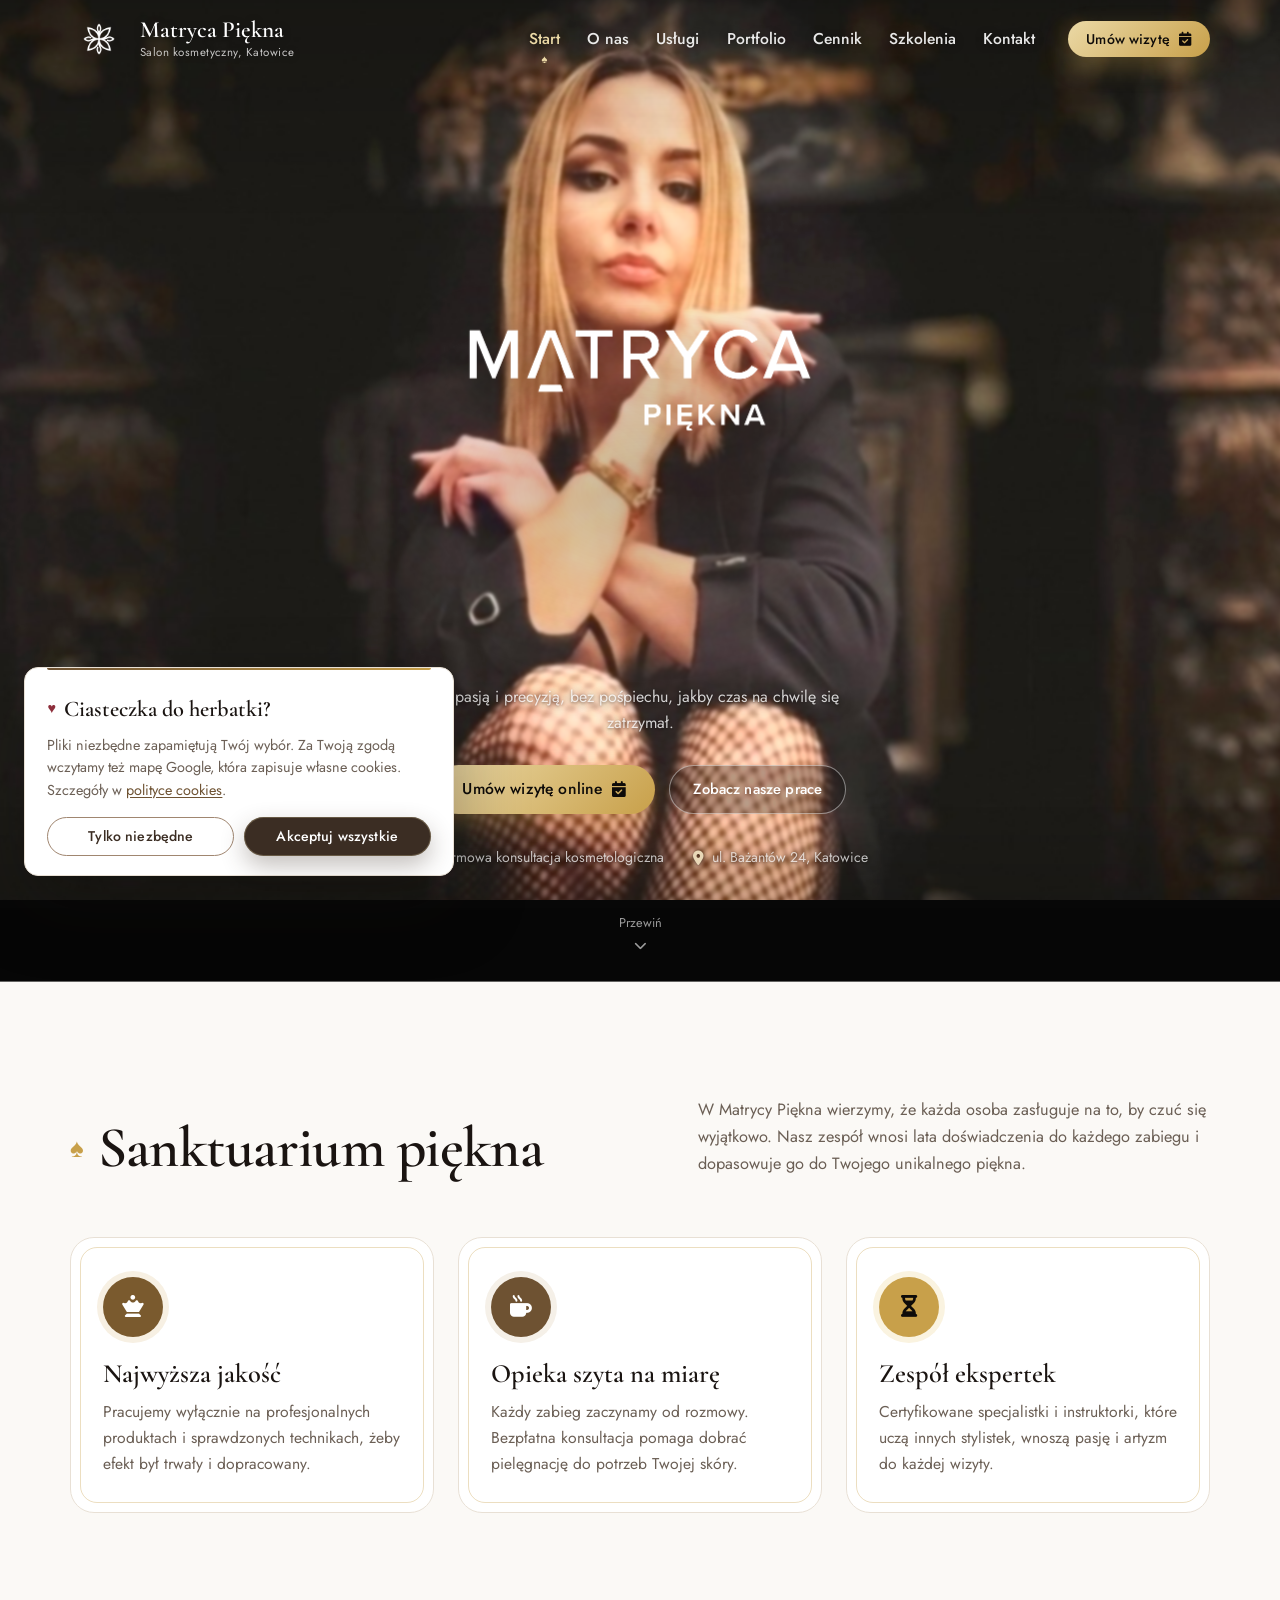
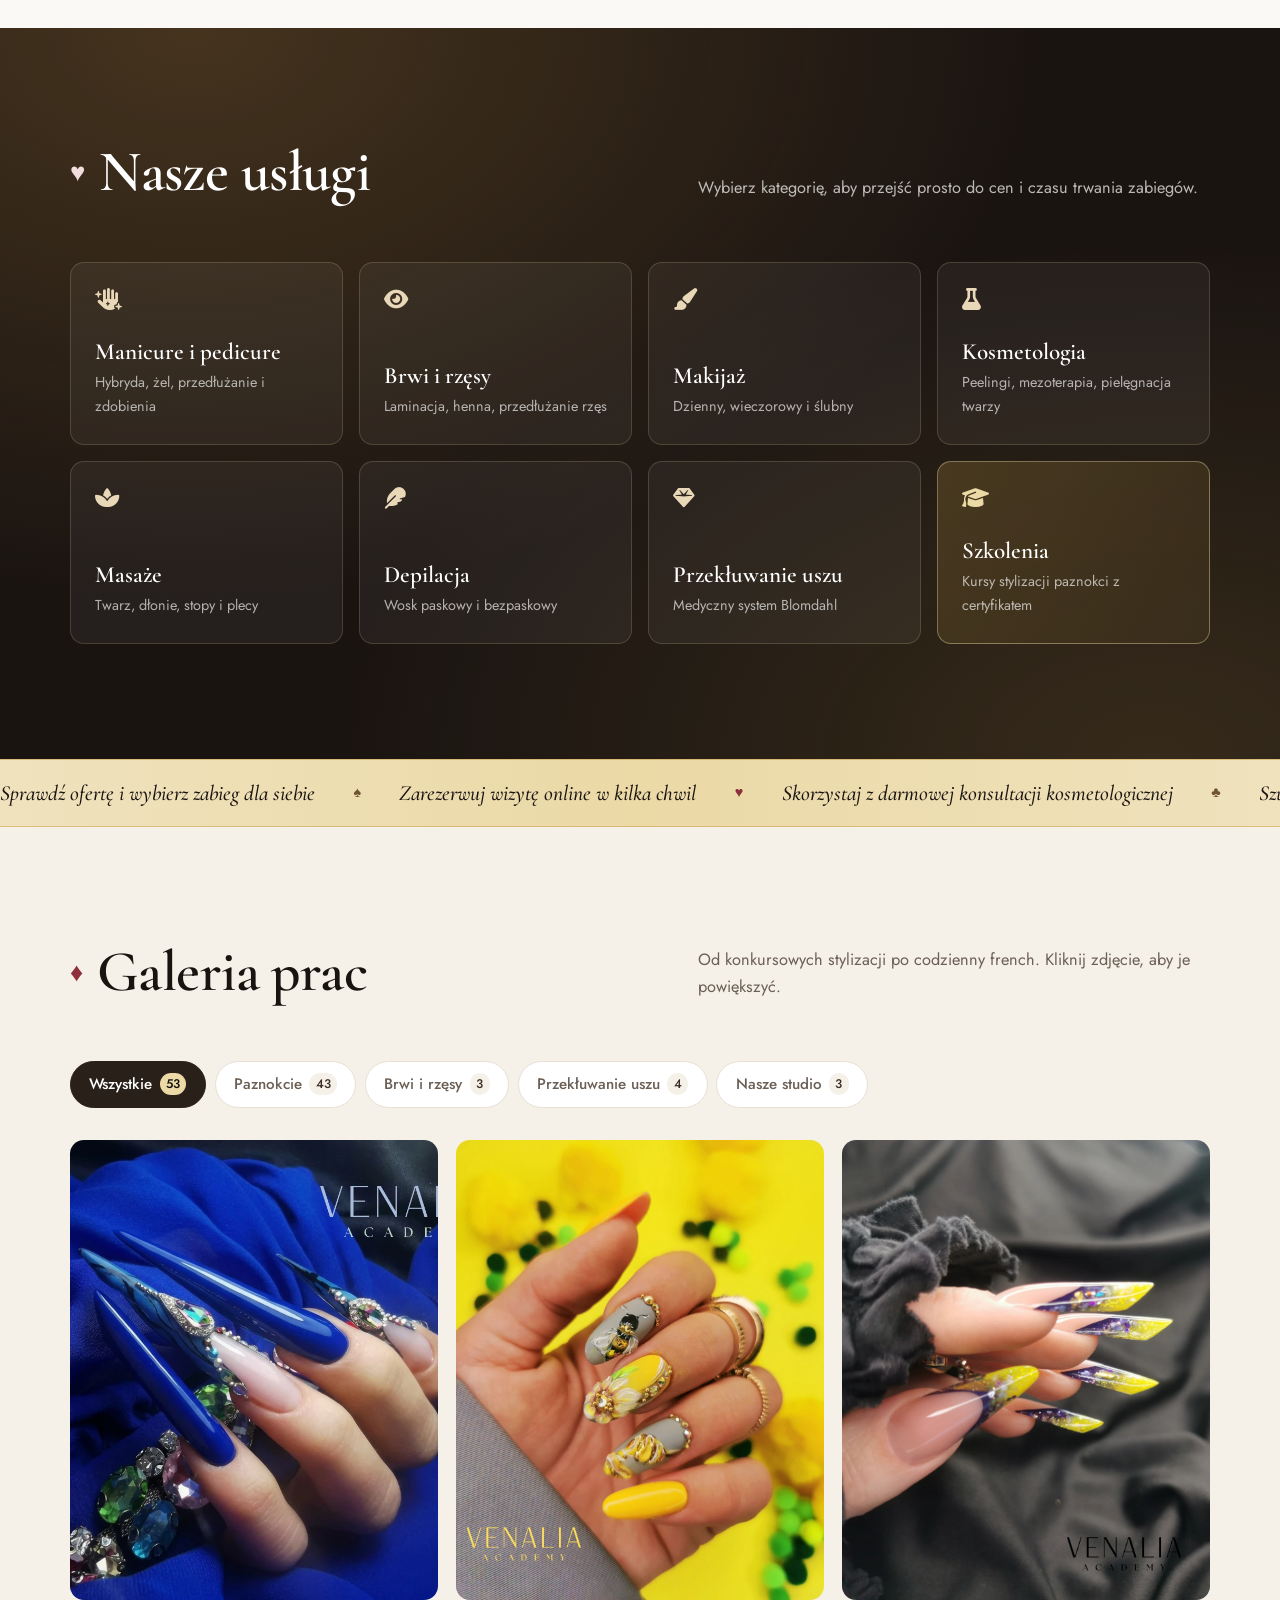
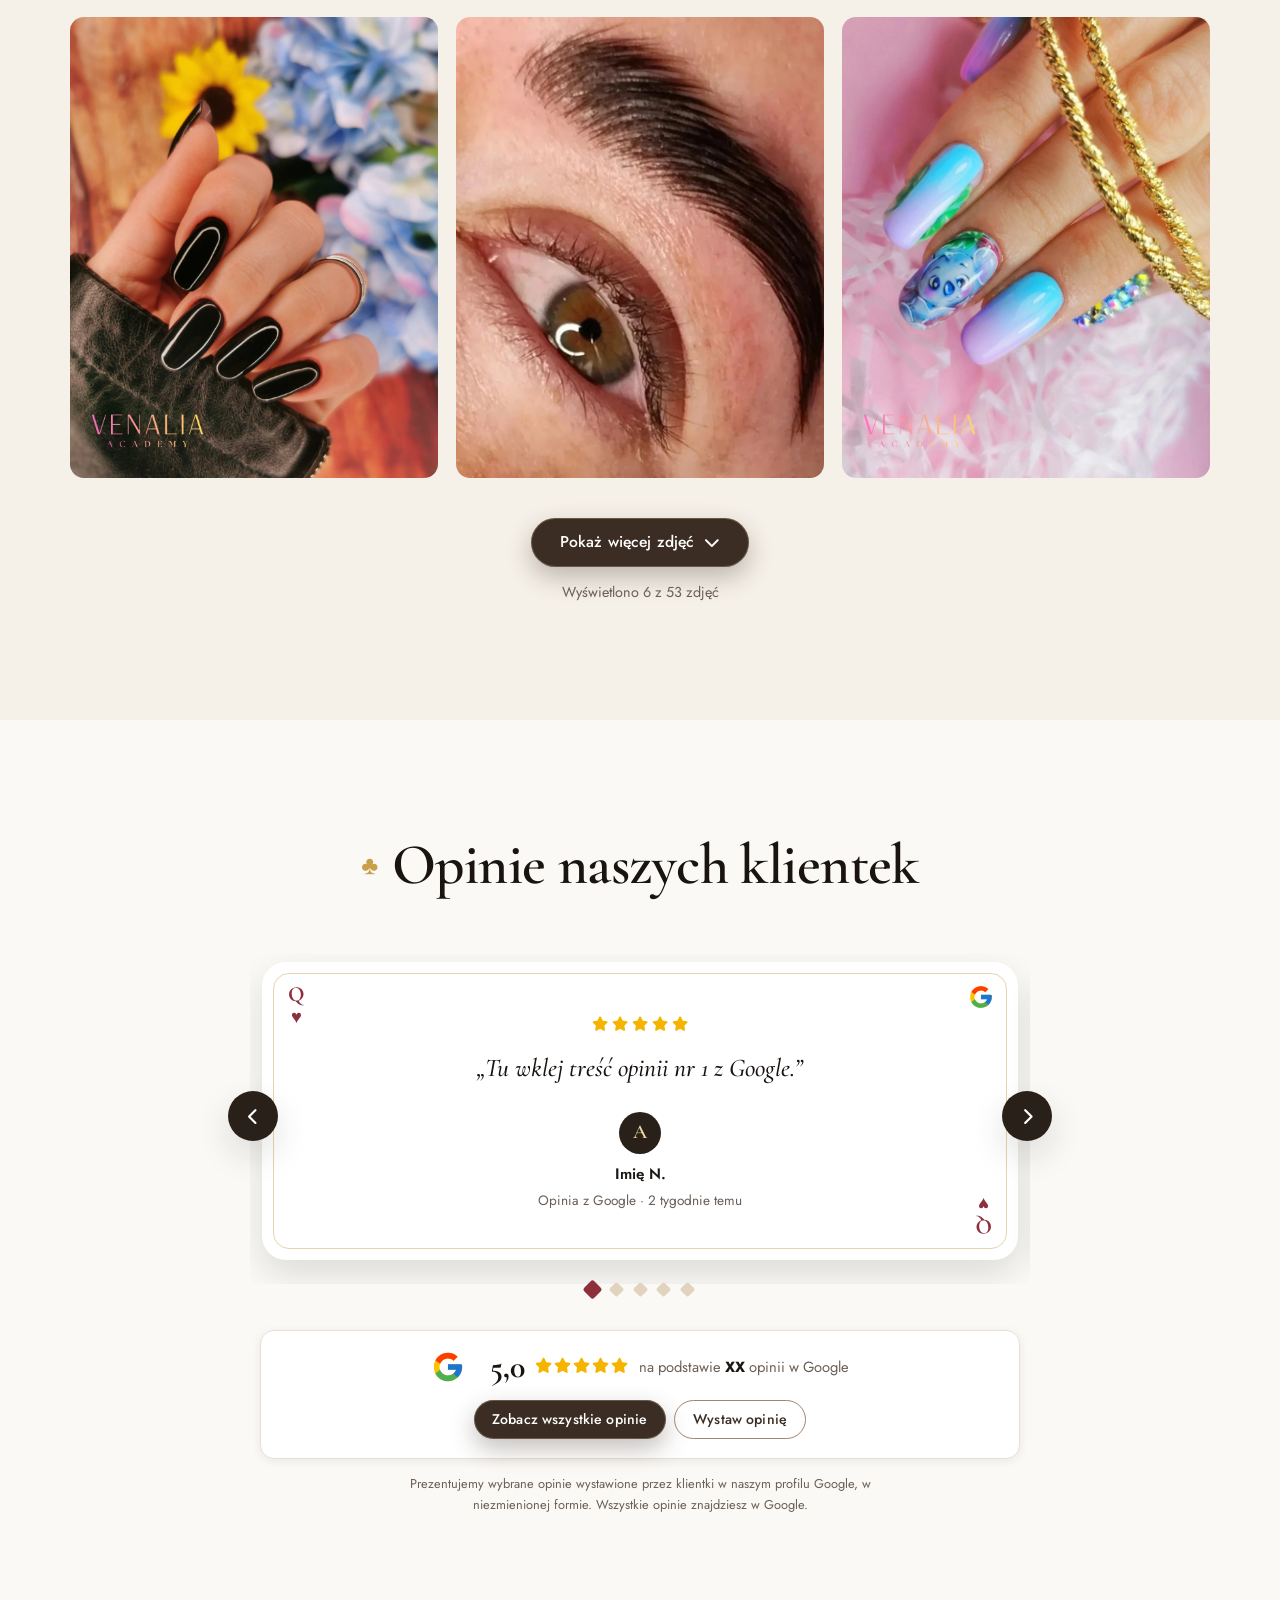
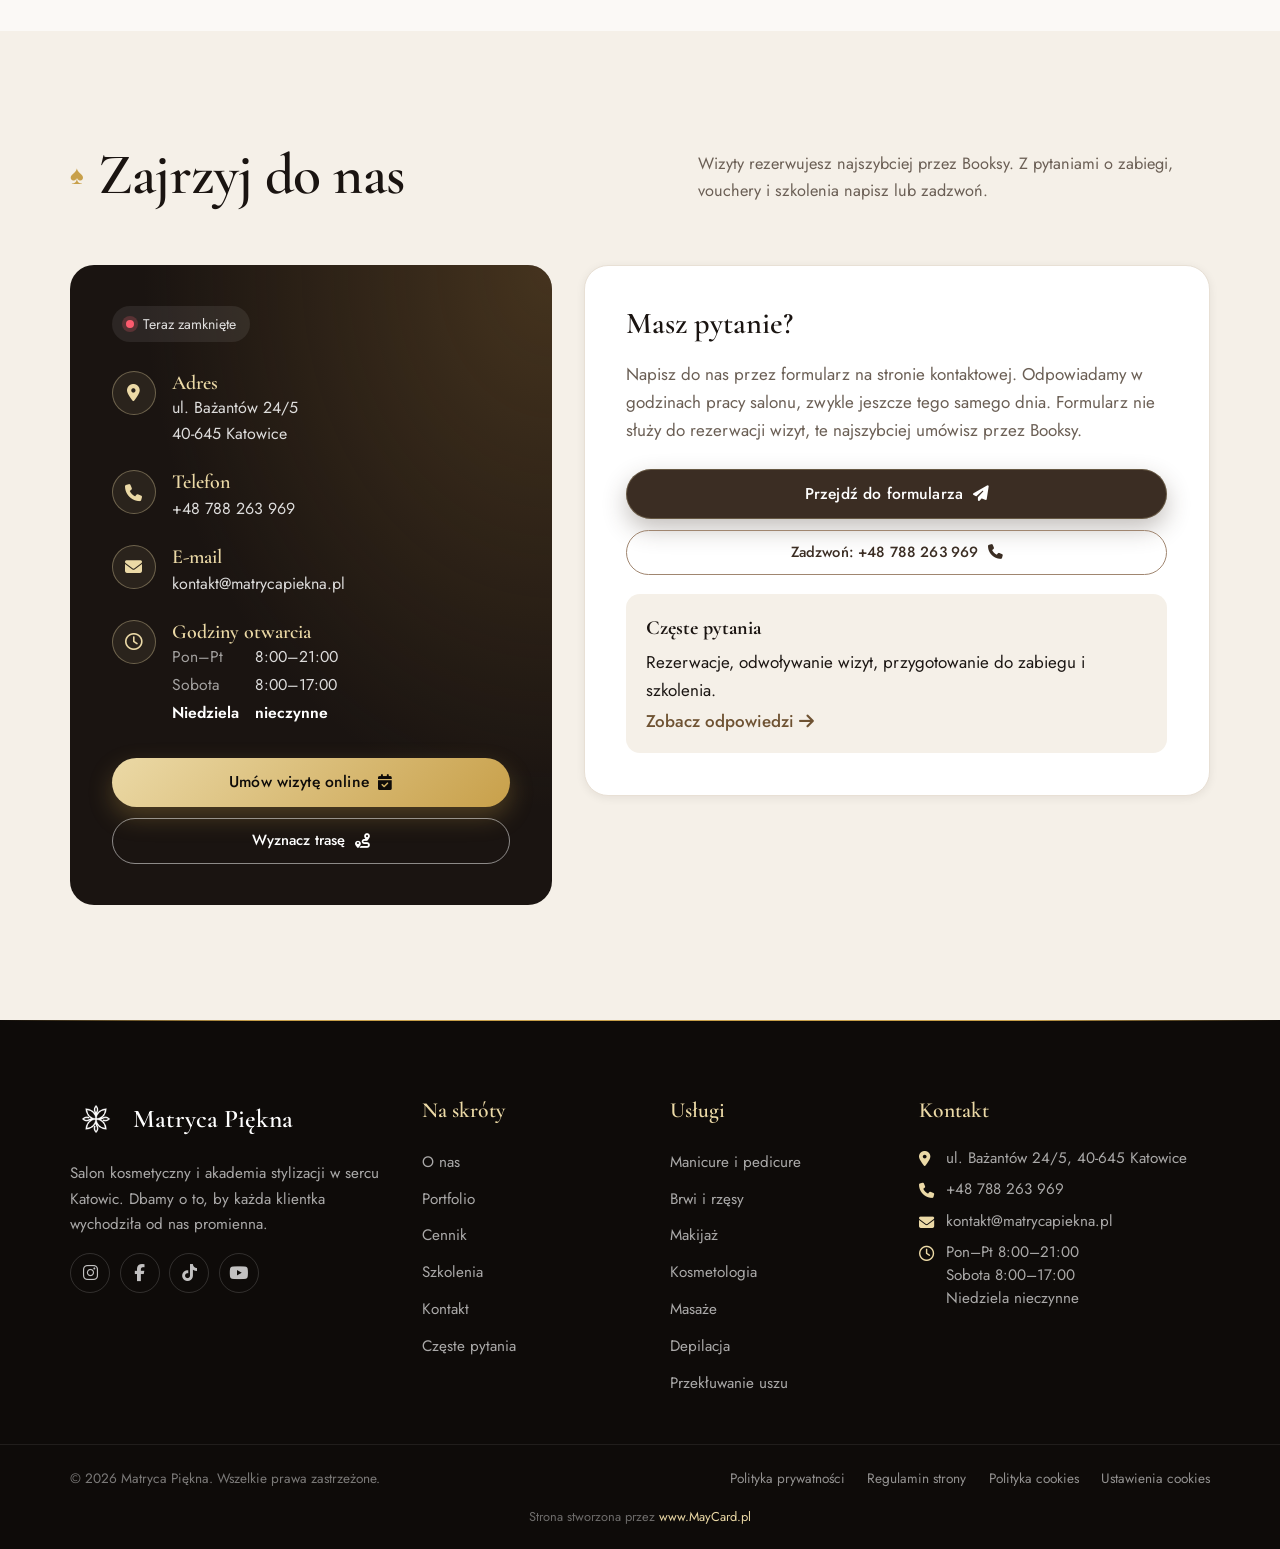
==== commit 105ed94b: "Add files via upload" ====
--- a/index.html
+++ b/index.html
@@ -5,7 +5,7 @@
   <meta name="viewport" content="width=device-width, initial-scale=1">
   <title>Matryca Piękna | Salon kosmetyczny i stylizacja paznokci w Katowicach</title>
   <meta name="description" content="Matryca Piękna, Katowice ul. Bażantów 24. Manicure i pedicure, stylizacja brwi i rzęs, makijaż, kosmetologia, depilacja, przekłuwanie uszu Blomdahl oraz szkolenia ze stylizacji paznokci.">
-  <meta name="theme-color" content="#2b1240">
+  <meta name="theme-color" content="#1a1411">
   <meta property="og:type" content="website">
   <meta property="og:locale" content="pl_PL">
   <meta property="og:title" content="Matryca Piękna | Salon kosmetyczny w Katowicach">
@@ -17,7 +17,7 @@
   <link rel="preconnect" href="https://fonts.gstatic.com" crossorigin>
   <link href="https://fonts.googleapis.com/css2?family=Cormorant+Garamond:ital,wght@0,500;0,600;0,700;1,500;1,600&family=Jost:wght@400;500;600&display=swap" rel="stylesheet">
   <link rel="stylesheet" href="https://cdnjs.cloudflare.com/ajax/libs/font-awesome/6.5.1/css/all.min.css">
-  <link rel="stylesheet" href="style.css">
+  <link rel="stylesheet" href="style.css?v=20261016b">
 
   <link rel="icon" type="image/webp" href="wembp/logo_czarne_przegladarka.webp" media="(prefers-color-scheme: light)">
   <link rel="icon" type="image/webp" href="wembp/logo_biale_przegladarka.webp" media="(prefers-color-scheme: dark)">
@@ -38,8 +38,8 @@
       "addressCountry": "PL"
     },
     "openingHoursSpecification": [
-      { "@type": "OpeningHoursSpecification", "dayOfWeek": ["Monday","Tuesday","Wednesday","Thursday","Friday"], "opens": "08:00", "closes": "20:00" },
-      { "@type": "OpeningHoursSpecification", "dayOfWeek": "Saturday", "opens": "08:00", "closes": "15:00" }
+      { "@type": "OpeningHoursSpecification", "dayOfWeek": ["Monday","Tuesday","Wednesday","Thursday","Friday"], "opens": "08:00", "closes": "21:00" },
+      { "@type": "OpeningHoursSpecification", "dayOfWeek": "Saturday", "opens": "08:00", "closes": "17:00" }
     ],
     "sameAs": [
       "https://booksy.com/pl-pl/234844_matryca-piekna_salon-kosmetyczny_11597_katowice",
@@ -81,7 +81,7 @@
         <a href="https://booksy.com/pl-pl/234844_matryca-piekna_salon-kosmetyczny_11597_katowice" target="_blank" rel="noopener" class="btn btn--gold btn--sm nav-cta">Umów wizytę <i class="fa-solid fa-calendar-check" aria-hidden="true"></i></a>
         <div class="nav-menu__extra">
           <p class="open-status open-status--menu" data-open-status aria-live="polite">Sprawdzam godziny otwarcia…</p>
-          <p><i class="fa-regular fa-clock" aria-hidden="true"></i>Pon–Pt 8:00–20:00, sob. 8:00–15:00</p>
+          <p><i class="fa-regular fa-clock" aria-hidden="true"></i>Pon–Pt 8:00–21:00, sob. 8:00–17:00</p>
           <p><i class="fa-solid fa-phone" aria-hidden="true"></i><a href="tel:+48788263969">+48 788 263 969</a></p>
         </div>
       </nav>
@@ -95,38 +95,10 @@
       <div class="hero__bg" aria-hidden="true"></div>
       <div class="hero__veil" aria-hidden="true"></div>
 
-      <!-- Kieszonkowy zegarek Białego Królika -->
-      <svg class="hero__watch" viewBox="0 0 200 240" aria-hidden="true" fill="none" stroke="currentColor">
-        <path d="M100 10 C88 10 82 18 82 26 L118 26 C118 18 112 10 100 10 Z" stroke-width="3"/>
-        <rect x="91" y="26" width="18" height="16" rx="3" fill="currentColor" stroke="none"/>
-        <circle cx="100" cy="142" r="92" stroke-width="5"/>
-        <circle cx="100" cy="142" r="82" stroke-width="1.2" opacity="0.6" fill="rgba(251,248,253,0.06)"/>
-        <g stroke-width="3" stroke-linecap="round">
-          <line x1="100" y1="66" x2="100" y2="80"/>
-          <line x1="100" y1="66" x2="100" y2="74" transform="rotate(30 100 142)"/>
-          <line x1="100" y1="66" x2="100" y2="74" transform="rotate(60 100 142)"/>
-          <line x1="100" y1="66" x2="100" y2="80" transform="rotate(90 100 142)"/>
-          <line x1="100" y1="66" x2="100" y2="74" transform="rotate(120 100 142)"/>
-          <line x1="100" y1="66" x2="100" y2="74" transform="rotate(150 100 142)"/>
-          <line x1="100" y1="66" x2="100" y2="80" transform="rotate(180 100 142)"/>
-          <line x1="100" y1="66" x2="100" y2="74" transform="rotate(210 100 142)"/>
-          <line x1="100" y1="66" x2="100" y2="74" transform="rotate(240 100 142)"/>
-          <line x1="100" y1="66" x2="100" y2="80" transform="rotate(270 100 142)"/>
-          <line x1="100" y1="66" x2="100" y2="74" transform="rotate(300 100 142)"/>
-          <line x1="100" y1="66" x2="100" y2="74" transform="rotate(330 100 142)"/>
-        </g>
-        <line class="hand hand--hour" x1="100" y1="142" x2="100" y2="104" stroke-width="5" stroke-linecap="round"/>
-        <line class="hand hand--min" x1="100" y1="142" x2="100" y2="82" stroke-width="3" stroke-linecap="round"/>
-        <circle cx="100" cy="142" r="6" fill="currentColor" stroke="none"/>
-      </svg>
-
-      <div class="hero__card hero__card--1 is-red" data-rank="Q" aria-hidden="true"><span class="suit suit-h"></span></div>
-      <div class="hero__card hero__card--2" data-rank="K" aria-hidden="true"><span class="suit suit-s"></span></div>
-      <div class="hero__card hero__card--3 is-red" data-rank="A" aria-hidden="true"><span class="suit suit-d"></span></div>
-      <div class="hero__card hero__card--4" data-rank="J" aria-hidden="true"><span class="suit suit-c"></span></div>
+
 
       <div class="hero__content">
-        <img src="wembp/logo1_bialev2.webp" alt="Matryca Piękna" class="hero__logo" data-enter style="--i:0">
+        <h1 class="hero__brand" data-enter style="--i:0"><img src="wembp/napis_logo_biale.webp" alt="Matryca Piękna, salon kosmetyczny i stylizacja paznokci w Katowicach" class="hero__logo" width="707" height="227"></h1>
         <p class="hero__text" data-enter style="--i:2">Z pasją i precyzją, bez pośpiechu, jakby czas na chwilę się zatrzymał.</p>
         <div class="hero__actions" data-enter style="--i:3">
           <a href="https://booksy.com/pl-pl/234844_matryca-piekna_salon-kosmetyczny_11597_katowice" target="_blank" rel="noopener" class="btn btn--gold">Umów wizytę online <i class="fa-solid fa-calendar-check" aria-hidden="true"></i></a>
@@ -335,59 +307,92 @@
       </div>
     </section>
 
-    <!-- ========== OPINIE ========== -->
+    <!-- ========== OPINIE Z GOOGLE ==========
+         Wklej 5 prawdziwych opinii z profilu Google salonu (imię, data, treść, ocena).
+         Uzupełnij też średnią ocenę i liczbę opinii w podsumowaniu poniżej
+         oraz link „Wystaw opinię” (Profil firmy w Google → „Poproś o opinie”). -->
     <section id="testimonials" class="section">
       <div class="container">
         <div class="section-head section-head--center">
-          <h2 class="section-title"><span class="suit suit-c" aria-hidden="true"></span>Co mówią nasze klientki</h2>
-        </div>
-
-        <div class="carousel" data-carousel aria-roledescription="karuzela" aria-label="Opinie klientek">
+          <h2 class="section-title"><span class="suit suit-c" aria-hidden="true"></span>Opinie naszych klientek</h2>
+        </div>
+
+        <div class="carousel" data-carousel aria-roledescription="karuzela" aria-label="Opinie z Google">
           <div class="carousel__viewport">
             <div class="carousel__track">
-              <figure class="quote-card is-red" aria-roledescription="slajd">
+              <!-- Opinia 1: wklej imię, datę i treść z Google; liczbę gwiazdek zmień, usuwając <i> -->
+              <figure class="quote-card review-card is-red" aria-roledescription="slajd">
                 <div class="quote-card__inner">
                   <span class="quote-card__corner quote-card__corner--tl" aria-hidden="true">Q<span class="suit suit-h"></span></span>
                   <span class="quote-card__corner quote-card__corner--br" aria-hidden="true">Q<span class="suit suit-h"></span></span>
+                  <span class="review-card__source" title="Opinia z Google"><svg viewBox="0 0 48 48" aria-hidden="true"><path fill="#FFC107" d="M43.6 20.5H42V20H24v8h11.3C33.7 32.7 29.2 36 24 36c-6.6 0-12-5.4-12-12s5.4-12 12-12c3.1 0 5.8 1.2 7.9 3.1l5.7-5.7C34 6.1 29.3 4 24 4 12.9 4 4 12.9 4 24s8.9 20 20 20 20-8.9 20-20c0-1.3-.1-2.4-.4-3.5z"/><path fill="#FF3D00" d="M6.3 14.7l6.6 4.8C14.7 15.1 19 12 24 12c3.1 0 5.8 1.2 7.9 3.1l5.7-5.7C34 6.1 29.3 4 24 4 16.3 4 9.7 8.3 6.3 14.7z"/><path fill="#4CAF50" d="M24 44c5.2 0 9.9-2 13.4-5.2l-6.2-5.2C29.2 35.1 26.7 36 24 36c-5.2 0-9.6-3.3-11.3-8l-6.5 5C9.5 39.6 16.2 44 24 44z"/><path fill="#1976D2" d="M43.6 20.5H42V20H24v8h11.3c-.8 2.2-2.2 4.2-4.1 5.6l6.2 5.2C37 39.2 44 34 44 24c0-1.3-.1-2.4-.4-3.5z"/></svg></span>
                   <div class="stars" aria-label="Ocena 5 na 5"><i class="fa-solid fa-star"></i><i class="fa-solid fa-star"></i><i class="fa-solid fa-star"></i><i class="fa-solid fa-star"></i><i class="fa-solid fa-star"></i></div>
-                  <blockquote><p>„Niesamowite doświadczenie od początku do końca. Zespół jest tak utalentowany, a studio piękne. Za każdym razem wychodzę stąd jak nowa osoba.”</p></blockquote>
-                  <figcaption><strong>Zofia M.</strong>Stała klientka</figcaption>
+                  <blockquote><p>„Tu wklej treść opinii nr 1 z Google.”</p></blockquote>
+                  <figcaption>
+                    <span class="review-card__avatar" aria-hidden="true">A</span>
+                    <strong>Imię N.</strong>
+                    <span class="review-card__meta">Opinia z Google · 2 tygodnie temu</span>
+                  </figcaption>
                 </div>
               </figure>
-              <figure class="quote-card" aria-roledescription="slajd">
+              <!-- Opinia 2: wklej imię, datę i treść z Google; liczbę gwiazdek zmień, usuwając <i> -->
+              <figure class="quote-card review-card" aria-roledescription="slajd">
                 <div class="quote-card__inner">
                   <span class="quote-card__corner quote-card__corner--tl" aria-hidden="true">K<span class="suit suit-s"></span></span>
                   <span class="quote-card__corner quote-card__corner--br" aria-hidden="true">K<span class="suit suit-s"></span></span>
+                  <span class="review-card__source" title="Opinia z Google"><svg viewBox="0 0 48 48" aria-hidden="true"><path fill="#FFC107" d="M43.6 20.5H42V20H24v8h11.3C33.7 32.7 29.2 36 24 36c-6.6 0-12-5.4-12-12s5.4-12 12-12c3.1 0 5.8 1.2 7.9 3.1l5.7-5.7C34 6.1 29.3 4 24 4 12.9 4 4 12.9 4 24s8.9 20 20 20 20-8.9 20-20c0-1.3-.1-2.4-.4-3.5z"/><path fill="#FF3D00" d="M6.3 14.7l6.6 4.8C14.7 15.1 19 12 24 12c3.1 0 5.8 1.2 7.9 3.1l5.7-5.7C34 6.1 29.3 4 24 4 16.3 4 9.7 8.3 6.3 14.7z"/><path fill="#4CAF50" d="M24 44c5.2 0 9.9-2 13.4-5.2l-6.2-5.2C29.2 35.1 26.7 36 24 36c-5.2 0-9.6-3.3-11.3-8l-6.5 5C9.5 39.6 16.2 44 24 44z"/><path fill="#1976D2" d="M43.6 20.5H42V20H24v8h11.3c-.8 2.2-2.2 4.2-4.1 5.6l6.2 5.2C37 39.2 44 34 44 24c0-1.3-.1-2.4-.4-3.5z"/></svg></span>
                   <div class="stars" aria-label="Ocena 5 na 5"><i class="fa-solid fa-star"></i><i class="fa-solid fa-star"></i><i class="fa-solid fa-star"></i><i class="fa-solid fa-star"></i><i class="fa-solid fa-star"></i></div>
-                  <blockquote><p>„Zdobienia paznokci są tu niezrównane. Byłam w wielu salonach, ale żaden nie dorównuje dbałości o szczegóły, jaką dostaję w Matrycy Piękna.”</p></blockquote>
-                  <figcaption><strong>Emilia R.</strong>Lojalna klientka</figcaption>
+                  <blockquote><p>„Tu wklej treść opinii nr 2 z Google.”</p></blockquote>
+                  <figcaption>
+                    <span class="review-card__avatar" aria-hidden="true">A</span>
+                    <strong>Imię N.</strong>
+                    <span class="review-card__meta">Opinia z Google · 2 tygodnie temu</span>
+                  </figcaption>
                 </div>
               </figure>
-              <figure class="quote-card is-red" aria-roledescription="slajd">
+              <!-- Opinia 3: wklej imię, datę i treść z Google; liczbę gwiazdek zmień, usuwając <i> -->
+              <figure class="quote-card review-card is-red" aria-roledescription="slajd">
                 <div class="quote-card__inner">
                   <span class="quote-card__corner quote-card__corner--tl" aria-hidden="true">A<span class="suit suit-d"></span></span>
                   <span class="quote-card__corner quote-card__corner--br" aria-hidden="true">A<span class="suit suit-d"></span></span>
+                  <span class="review-card__source" title="Opinia z Google"><svg viewBox="0 0 48 48" aria-hidden="true"><path fill="#FFC107" d="M43.6 20.5H42V20H24v8h11.3C33.7 32.7 29.2 36 24 36c-6.6 0-12-5.4-12-12s5.4-12 12-12c3.1 0 5.8 1.2 7.9 3.1l5.7-5.7C34 6.1 29.3 4 24 4 12.9 4 4 12.9 4 24s8.9 20 20 20 20-8.9 20-20c0-1.3-.1-2.4-.4-3.5z"/><path fill="#FF3D00" d="M6.3 14.7l6.6 4.8C14.7 15.1 19 12 24 12c3.1 0 5.8 1.2 7.9 3.1l5.7-5.7C34 6.1 29.3 4 24 4 16.3 4 9.7 8.3 6.3 14.7z"/><path fill="#4CAF50" d="M24 44c5.2 0 9.9-2 13.4-5.2l-6.2-5.2C29.2 35.1 26.7 36 24 36c-5.2 0-9.6-3.3-11.3-8l-6.5 5C9.5 39.6 16.2 44 24 44z"/><path fill="#1976D2" d="M43.6 20.5H42V20H24v8h11.3c-.8 2.2-2.2 4.2-4.1 5.6l6.2 5.2C37 39.2 44 34 44 24c0-1.3-.1-2.4-.4-3.5z"/></svg></span>
                   <div class="stars" aria-label="Ocena 5 na 5"><i class="fa-solid fa-star"></i><i class="fa-solid fa-star"></i><i class="fa-solid fa-star"></i><i class="fa-solid fa-star"></i><i class="fa-solid fa-star"></i></div>
-                  <blockquote><p>„Mój makijaż ślubny był perfekcyjny. Zespół wsłuchał się w każdy szczegół mojej wizji i pięknie ją zrealizował. Czułam się jak królowa.”</p></blockquote>
-                  <figcaption><strong>Laura K.</strong>Klientka ślubna</figcaption>
+                  <blockquote><p>„Tu wklej treść opinii nr 3 z Google.”</p></blockquote>
+                  <figcaption>
+                    <span class="review-card__avatar" aria-hidden="true">A</span>
+                    <strong>Imię N.</strong>
+                    <span class="review-card__meta">Opinia z Google · 2 tygodnie temu</span>
+                  </figcaption>
                 </div>
               </figure>
-              <figure class="quote-card" aria-roledescription="slajd">
+              <!-- Opinia 4: wklej imię, datę i treść z Google; liczbę gwiazdek zmień, usuwając <i> -->
+              <figure class="quote-card review-card" aria-roledescription="slajd">
                 <div class="quote-card__inner">
                   <span class="quote-card__corner quote-card__corner--tl" aria-hidden="true">J<span class="suit suit-c"></span></span>
                   <span class="quote-card__corner quote-card__corner--br" aria-hidden="true">J<span class="suit suit-c"></span></span>
+                  <span class="review-card__source" title="Opinia z Google"><svg viewBox="0 0 48 48" aria-hidden="true"><path fill="#FFC107" d="M43.6 20.5H42V20H24v8h11.3C33.7 32.7 29.2 36 24 36c-6.6 0-12-5.4-12-12s5.4-12 12-12c3.1 0 5.8 1.2 7.9 3.1l5.7-5.7C34 6.1 29.3 4 24 4 12.9 4 4 12.9 4 24s8.9 20 20 20 20-8.9 20-20c0-1.3-.1-2.4-.4-3.5z"/><path fill="#FF3D00" d="M6.3 14.7l6.6 4.8C14.7 15.1 19 12 24 12c3.1 0 5.8 1.2 7.9 3.1l5.7-5.7C34 6.1 29.3 4 24 4 16.3 4 9.7 8.3 6.3 14.7z"/><path fill="#4CAF50" d="M24 44c5.2 0 9.9-2 13.4-5.2l-6.2-5.2C29.2 35.1 26.7 36 24 36c-5.2 0-9.6-3.3-11.3-8l-6.5 5C9.5 39.6 16.2 44 24 44z"/><path fill="#1976D2" d="M43.6 20.5H42V20H24v8h11.3c-.8 2.2-2.2 4.2-4.1 5.6l6.2 5.2C37 39.2 44 34 44 24c0-1.3-.1-2.4-.4-3.5z"/></svg></span>
                   <div class="stars" aria-label="Ocena 5 na 5"><i class="fa-solid fa-star"></i><i class="fa-solid fa-star"></i><i class="fa-solid fa-star"></i><i class="fa-solid fa-star"></i><i class="fa-solid fa-star"></i></div>
-                  <blockquote><p>„Zabiegi są naprawdę relaksujące, a personel uprzejmy i profesjonalny. Zawsze wychodzę odprężona. Polecam wszystkim przyjaciółkom!”</p></blockquote>
-                  <figcaption><strong>Magdalena W.</strong>Regularna klientka</figcaption>
+                  <blockquote><p>„Tu wklej treść opinii nr 4 z Google.”</p></blockquote>
+                  <figcaption>
+                    <span class="review-card__avatar" aria-hidden="true">A</span>
+                    <strong>Imię N.</strong>
+                    <span class="review-card__meta">Opinia z Google · 2 tygodnie temu</span>
+                  </figcaption>
                 </div>
               </figure>
-              <figure class="quote-card is-red" aria-roledescription="slajd">
+              <!-- Opinia 5: wklej imię, datę i treść z Google; liczbę gwiazdek zmień, usuwając <i> -->
+              <figure class="quote-card review-card is-red" aria-roledescription="slajd">
                 <div class="quote-card__inner">
                   <span class="quote-card__corner quote-card__corner--tl" aria-hidden="true">10<span class="suit suit-h"></span></span>
                   <span class="quote-card__corner quote-card__corner--br" aria-hidden="true">10<span class="suit suit-h"></span></span>
+                  <span class="review-card__source" title="Opinia z Google"><svg viewBox="0 0 48 48" aria-hidden="true"><path fill="#FFC107" d="M43.6 20.5H42V20H24v8h11.3C33.7 32.7 29.2 36 24 36c-6.6 0-12-5.4-12-12s5.4-12 12-12c3.1 0 5.8 1.2 7.9 3.1l5.7-5.7C34 6.1 29.3 4 24 4 12.9 4 4 12.9 4 24s8.9 20 20 20 20-8.9 20-20c0-1.3-.1-2.4-.4-3.5z"/><path fill="#FF3D00" d="M6.3 14.7l6.6 4.8C14.7 15.1 19 12 24 12c3.1 0 5.8 1.2 7.9 3.1l5.7-5.7C34 6.1 29.3 4 24 4 16.3 4 9.7 8.3 6.3 14.7z"/><path fill="#4CAF50" d="M24 44c5.2 0 9.9-2 13.4-5.2l-6.2-5.2C29.2 35.1 26.7 36 24 36c-5.2 0-9.6-3.3-11.3-8l-6.5 5C9.5 39.6 16.2 44 24 44z"/><path fill="#1976D2" d="M43.6 20.5H42V20H24v8h11.3c-.8 2.2-2.2 4.2-4.1 5.6l6.2 5.2C37 39.2 44 34 44 24c0-1.3-.1-2.4-.4-3.5z"/></svg></span>
                   <div class="stars" aria-label="Ocena 5 na 5"><i class="fa-solid fa-star"></i><i class="fa-solid fa-star"></i><i class="fa-solid fa-star"></i><i class="fa-solid fa-star"></i><i class="fa-solid fa-star"></i></div>
-                  <blockquote><p>„Najlepszy salon w Katowicach! Zabiegi wykonywane z ogromną starannością, a efekty zawsze fantastyczne.”</p></blockquote>
-                  <figcaption><strong>Anna S.</strong>Zadowolona klientka</figcaption>
+                  <blockquote><p>„Tu wklej treść opinii nr 5 z Google.”</p></blockquote>
+                  <figcaption>
+                    <span class="review-card__avatar" aria-hidden="true">A</span>
+                    <strong>Imię N.</strong>
+                    <span class="review-card__meta">Opinia z Google · 2 tygodnie temu</span>
+                  </figcaption>
                 </div>
               </figure>
             </div>
@@ -398,6 +403,21 @@
             <button type="button" class="carousel__btn carousel__btn--next" data-next aria-label="Następna opinia"><i class="fa-solid fa-chevron-right" aria-hidden="true"></i></button>
           </div>
         </div>
+
+        <div class="google-summary">
+          <span class="google-summary__logo"><svg viewBox="0 0 48 48" aria-hidden="true"><path fill="#FFC107" d="M43.6 20.5H42V20H24v8h11.3C33.7 32.7 29.2 36 24 36c-6.6 0-12-5.4-12-12s5.4-12 12-12c3.1 0 5.8 1.2 7.9 3.1l5.7-5.7C34 6.1 29.3 4 24 4 12.9 4 4 12.9 4 24s8.9 20 20 20 20-8.9 20-20c0-1.3-.1-2.4-.4-3.5z"/><path fill="#FF3D00" d="M6.3 14.7l6.6 4.8C14.7 15.1 19 12 24 12c3.1 0 5.8 1.2 7.9 3.1l5.7-5.7C34 6.1 29.3 4 24 4 16.3 4 9.7 8.3 6.3 14.7z"/><path fill="#4CAF50" d="M24 44c5.2 0 9.9-2 13.4-5.2l-6.2-5.2C29.2 35.1 26.7 36 24 36c-5.2 0-9.6-3.3-11.3-8l-6.5 5C9.5 39.6 16.2 44 24 44z"/><path fill="#1976D2" d="M43.6 20.5H42V20H24v8h11.3c-.8 2.2-2.2 4.2-4.1 5.6l6.2 5.2C37 39.2 44 34 44 24c0-1.3-.1-2.4-.4-3.5z"/></svg></span>
+          <div class="google-summary__score">
+            <strong>5,0</strong>
+            <span class="google-summary__stars" aria-hidden="true"><i class="fa-solid fa-star"></i><i class="fa-solid fa-star"></i><i class="fa-solid fa-star"></i><i class="fa-solid fa-star"></i><i class="fa-solid fa-star"></i></span>
+            <span class="google-summary__count">na podstawie <b>XX</b> opinii w Google</span>
+          </div>
+          <div class="google-summary__actions">
+            <a href="https://www.google.com/maps/search/?api=1&amp;query=Matryca+Pi%C4%99kna+Ba%C5%BCant%C3%B3w+24+Katowice" target="_blank" rel="noopener" class="btn btn--primary btn--sm">Zobacz wszystkie opinie</a>
+            <!-- Wklej tu swój link „Poproś o opinie” z Profilu firmy w Google (zaczyna się od https://g.page/r/…) -->
+            <a href="https://www.google.com/maps/search/?api=1&amp;query=Matryca+Pi%C4%99kna+Ba%C5%BCant%C3%B3w+24+Katowice" target="_blank" rel="noopener" class="btn btn--outline btn--sm">Wystaw opinię</a>
+          </div>
+        </div>
+        <p class="google-summary__note">Prezentujemy wybrane opinie wystawione przez klientki w naszym profilu Google, w niezmienionej formie. Wszystkie opinie znajdziesz w Google.</p>
       </div>
     </section>
 
@@ -440,8 +460,8 @@
                 <div>
                   <h3>Godziny otwarcia</h3>
                   <dl class="hours">
-                    <dt data-days="1-5">Pon–Pt</dt><dd>8:00–20:00</dd>
-                    <dt data-days="6">Sobota</dt><dd>8:00–15:00</dd>
+                    <dt data-days="1-5">Pon–Pt</dt><dd>8:00–21:00</dd>
+                    <dt data-days="6">Sobota</dt><dd>8:00–17:00</dd>
                     <dt data-days="0">Niedziela</dt><dd>nieczynne</dd>
                   </dl>
                 </div>
@@ -521,7 +541,7 @@
             <li><i class="fa-solid fa-location-dot" aria-hidden="true"></i>ul. Bażantów 24/5, 40-645 Katowice</li>
             <li><i class="fa-solid fa-phone" aria-hidden="true"></i><a href="tel:+48788263969">+48 788 263 969</a></li>
             <li><i class="fa-solid fa-envelope" aria-hidden="true"></i><a href="mailto:kontakt@matrycapiekna.pl">kontakt@matrycapiekna.pl</a></li>
-            <li><i class="fa-regular fa-clock" aria-hidden="true"></i>Pon–Pt 8:00–20:00<br>Sobota 8:00–15:00<br>Niedziela nieczynne</li>
+            <li><i class="fa-regular fa-clock" aria-hidden="true"></i>Pon–Pt 8:00–21:00<br>Sobota 8:00–17:00<br>Niedziela nieczynne</li>
           </ul>
         </div>
       </div>
@@ -559,6 +579,6 @@
     </figure>
   </div>
 
-  <script src="script.js"></script>
+  <script src="script.js?v=20261016"></script>
 </body>
 </html>
--- a/style.css
+++ b/style.css
@@ -1,7 +1,7 @@
 /* ==========================================================================
    MATRYCA PIĘKNA — wspólny arkusz stylów (wszystkie podstrony)
-   Motyw: „Alicja w Krainie Czarów” — głęboki fiolet (Kot z Cheshire),
-   szmaragd, pastele, złoto, karty do gry, zegarki.
+   Motyw: „Alicja w Krainie Czarów” w eleganckiej odsłonie:
+   czerń, espresso, złoto, karty do gry.
    --------------------------------------------------------------------------
    1. Tokeny          7. Usługi             13. Stopka
    2. Baza            8. Portfolio          14. Lightbox       
@@ -14,38 +14,38 @@
 
 /* ── 1. Tokeny ─────────────────────────────────────────────────────────── */
 :root {
-  /* Fiolet Kota z Cheshire */
-  --plum-950: #170a22;
-  --plum-900: #2b1240;
-  --plum-800: #3a1a55;
-  --plum-700: #4a226c;
-  --plum-600: #5b2a86;
-  --plum-400: #9170bd;
-  --plum-200: #cdb8e8;
-  --plum-50:  #f3edfa;
-
-  /* Szmaragd */
-  --emerald-800: #0a4d3e;
-  --emerald-700: #0e6b55;
-  --emerald-500: #2c9a7c;
-  --emerald-200: #bfe8d8;
-  --emerald-50:  #eaf7f1;
+  /* Espresso i czerń — spójne z hero (czerń, złoto, ciemny brąz) */
+  --brown-950: #0e0b09;
+  --brown-900: #1a1411;
+  --brown-800: #2a201a;
+  --brown-700: #3b2d23;
+  --brown-600: #6e5232;
+  --brown-400: #a08670;
+  --brown-200: #e2d3bf;
+  --brown-50:  #f5f0e8;
+
+  /* Brąz antyczny (akcent drugiego planu) */
+  --bronze-800: #3d2b18;
+  --bronze-700: #7a5a2e;
+  --bronze-500: #a8814a;
+  --bronze-200: #e9d8b8;
+  --bronze-50:  #f7f0e3;
 
   /* Złoto */
   --gold-700: #8f6e25;
   --gold-500: #c8a04a;
   --gold-200: #ebd9a6;
 
-  /* Królowa Kier */
-  --rose-600: #b23a5e;
-  --rose-100: #f6d5df;
+  /* Królowa Kier — głębokie wino */
+  --rose-600: #8e2f3c;
+  --rose-100: #f2dcdc;
 
   /* Papier i atrament */
-  --paper:    #fbf8fd;
+  --paper:    #fbf9f6;
   --white:    #ffffff;
-  --ink:      #24142f;
-  --ink-soft: #66577a;
-  --line:     #e6dcef;
+  --ink:      #1c1714;
+  --ink-soft: #6b5f55;
+  --line:     #e8e0d5;
 
   /* Typografia */
   --font-display: 'Cormorant Garamond', 'Times New Roman', Georgia, serif;
@@ -53,6 +53,7 @@
 
   /* Układ */
   --nav-h: 78px;
+  --nav-h-compact: 64px;      /* wysokość paska po przewinięciu */
   --container: 1220px;
   --gutter: clamp(1.1rem, 4vw, 2.5rem);
   --r-sm: 8px;
@@ -60,10 +61,10 @@
   --r-lg: 24px;
   --r-pill: 999px;
 
-  /* Cienie (barwione fioletem, nie szarością) */
-  --shadow-sm: 0 2px 10px rgba(43, 18, 64, 0.07);
-  --shadow-md: 0 14px 34px rgba(43, 18, 64, 0.13);
-  --shadow-lg: 0 28px 70px rgba(23, 10, 34, 0.35);
+  /* Cienie (ciepłe, brązowe) */
+  --shadow-sm: 0 2px 10px rgba(26, 20, 17, 0.07);
+  --shadow-md: 0 14px 34px rgba(26, 20, 17, 0.13);
+  --shadow-lg: 0 28px 70px rgba(14, 11, 9, 0.35);
 
   /* Ruch */
   --ease: cubic-bezier(0.16, 1, 0.3, 1);
@@ -112,7 +113,7 @@
   border-radius: 4px;
 }
 
-::selection { background: var(--plum-200); color: var(--plum-900); }
+::selection { background: var(--brown-200); color: var(--brown-900); }
 
 .skip-link {
   position: absolute;
@@ -120,7 +121,7 @@
   top: -120px;
   z-index: 3000;
   padding: 0.7rem 1.1rem;
-  background: var(--plum-900);
+  background: var(--brown-900);
   color: var(--white);
   border-radius: var(--r-sm);
 }
@@ -151,7 +152,7 @@
 }
 
 .section { padding: clamp(4.5rem, 9vw, 7.5rem) 0; }
-.section--tint { background: var(--plum-50); }
+.section--tint { background: var(--brown-50); }
 
 /* Nagłówek sekcji: tytuł po lewej, opis po prawej */
 .section-head {
@@ -171,7 +172,7 @@
   font-weight: 600;
   line-height: 1.02;
   letter-spacing: -0.01em;
-  color: var(--plum-900);
+  color: var(--brown-900);
 }
 
 .section-title .suit {
@@ -215,28 +216,28 @@
 .btn:active { transform: translateY(0); }
 
 .btn--primary {
-  background: var(--plum-700);
+  background: var(--brown-700);
   color: var(--white);
-  box-shadow: 0 10px 24px rgba(74, 34, 108, 0.3), inset 0 0 0 1px rgba(235, 217, 166, 0.25);
+  box-shadow: 0 10px 24px rgba(59, 45, 35, 0.3), inset 0 0 0 1px rgba(235, 217, 166, 0.25);
 }
 .btn--primary:hover {
-  background: var(--plum-600);
-  box-shadow: 0 14px 30px rgba(74, 34, 108, 0.38), inset 0 0 0 1px var(--gold-200);
+  background: var(--brown-600);
+  box-shadow: 0 14px 30px rgba(59, 45, 35, 0.38), inset 0 0 0 1px var(--gold-200);
 }
 
 .btn--gold {
   background: linear-gradient(135deg, var(--gold-200), var(--gold-500));
-  color: var(--plum-950);
+  color: var(--brown-950);
   box-shadow: 0 10px 24px rgba(200, 160, 74, 0.3);
 }
 .btn--gold:hover { box-shadow: 0 14px 30px rgba(200, 160, 74, 0.42); }
 
 .btn--emerald {
-  background: var(--emerald-700);
+  background: var(--bronze-700);
   color: var(--white);
-  box-shadow: 0 10px 24px rgba(14, 107, 85, 0.28);
-}
-.btn--emerald:hover { background: var(--emerald-800); }
+  box-shadow: 0 10px 24px rgba(122, 90, 46, 0.28);
+}
+.btn--emerald:hover { background: var(--bronze-800); }
 
 .btn--ghost {
   border: 1px solid rgba(255, 255, 255, 0.5);
@@ -245,10 +246,10 @@
 .btn--ghost:hover { border-color: var(--gold-200); color: var(--gold-200); }
 
 .btn--outline {
-  border: 1.5px solid var(--plum-400);
-  color: var(--plum-700);
-}
-.btn--outline:hover { border-color: var(--plum-700); background: var(--plum-50); }
+  border: 1.5px solid var(--brown-400);
+  color: var(--brown-700);
+}
+.btn--outline:hover { border-color: var(--brown-700); background: var(--brown-50); }
 
 .btn--ghost:not(.btn--sm),
 .btn--outline:not(.btn--sm) { padding: 0.8rem 1.45rem; font-size: 0.92rem; }
@@ -264,13 +265,13 @@
   display: flex;
   align-items: center;
   --hdr: 0;                       /* 0 = przezroczysty, 1 = pełne tło (ustawia JS) */
-  transition: transform 0.55s var(--ease), height 0.45s var(--ease);
+  transition: transform 0.55s var(--ease), height 0.55s var(--ease);
   /* Bez will-change/transform w stanie spoczynku: inaczej pełnoekranowe menu
      mobilne (position: fixed) byłoby przycinane do wysokości paska. */
 }
 /* Chowanie paska przy szybkim przewijaniu w dół, powrót przy przewijaniu w górę */
-.site-header.is-hidden { transform: translateY(calc(-100% - 4px)); }
-.site-header.is-compact { height: 64px; }
+.site-header.is-hidden { transform: translateY(-100%); }
+.site-header.is-compact { height: var(--nav-h-compact); }
 .site-header.is-compact .brand__logo { width: 46px; height: 46px; }
 .brand__logo { transition: width 0.45s var(--ease), height 0.45s var(--ease); }
 
@@ -281,10 +282,10 @@
   position: absolute;
   inset: 0;
   z-index: -1;
-  background: rgba(251, 248, 253, 0.9);
+  background: rgba(251, 249, 246, 0.9);
   -webkit-backdrop-filter: blur(14px);
   backdrop-filter: blur(14px);
-  box-shadow: 0 6px 24px rgba(43, 18, 64, 0.08);
+  box-shadow: 0 6px 24px rgba(26, 20, 17, 0.08);
   opacity: var(--hdr);
   transition: opacity 0.25s ease;
 }
@@ -355,7 +356,7 @@
 }
 
 .is-scrolled .brand,
-.page-inner .brand { color: var(--plum-900); }
+.page-inner .brand { color: var(--brown-900); }
 .is-scrolled .brand__logo .logo-light,
 .page-inner .brand__logo .logo-light { opacity: 0; }
 .is-scrolled .brand__logo .logo-dark,
@@ -409,7 +410,7 @@
 .is-scrolled .nav-link:hover,
 .is-scrolled .nav-link.is-active,
 .page-inner .nav-link:hover,
-.page-inner .nav-link.is-active { color: var(--plum-600); }
+.page-inner .nav-link.is-active { color: var(--brown-600); }
 .is-scrolled .nav-link::after,
 .page-inner .nav-link::after { color: var(--gold-700); }
 
@@ -436,7 +437,7 @@
   transition: transform var(--t), opacity var(--t), background var(--t);
 }
 .is-scrolled .nav-toggle span,
-.page-inner .nav-toggle span { background: var(--plum-900); }
+.page-inner .nav-toggle span { background: var(--brown-900); }
 .nav-toggle.is-open span { background: var(--white); }
 .nav-toggle.is-open span:nth-child(1) { transform: translateY(7px) rotate(45deg); }
 .nav-toggle.is-open span:nth-child(2) { opacity: 0; }
@@ -453,32 +454,65 @@
   padding: calc(var(--nav-h) + 2rem) var(--gutter) 7rem;
   overflow: hidden;
   isolation: isolate;
+  clip-path: inset(0);
   text-align: center;
   color: var(--white);
-  background: var(--plum-950);
+  background: #080808;
 }
 
 .hero__bg {
-  position: absolute;
-  inset: -6% 0 0;
+  /* Zdjęcie w tle, przypięte do okna (nie przewija się); widoczne tylko
+     w obrębie hero dzięki clip-path na .hero.
+     Telefon/tablet (≤ 900 px): pionowe venalia.webp, dopasowane do wysokości.
+     Komputer (> 900 px): szeroki venaliabaner.webp na całą szerokość. */
+  position: fixed;
+  top: 0;
+  left: 0;
+  right: 0;
+  height: 100vh;
+  height: 100lvh;
   z-index: -3;
-  /* Tło kolorystyczne zamiast zdjęcia: śliwka → fiolet → szmaragd */
-  background:
-    radial-gradient(ellipse 60% 55% at 18% 20%, rgba(91, 42, 134, 0.75), transparent 70%),
-    radial-gradient(ellipse 55% 50% at 85% 85%, rgba(14, 107, 85, 0.55), transparent 70%),
-    radial-gradient(ellipse 40% 35% at 75% 25%, rgba(200, 160, 74, 0.14), transparent 70%),
-    linear-gradient(165deg, #1c0a2b 0%, var(--plum-900) 45%, #132f28 100%);
-  will-change: transform;
-}
+  background: #080808;
+  overflow: hidden;
+}
+.hero__bg::after {
+  content: "";
+  position: absolute;
+  inset: -12px;                       /* chowa rozmyte krawędzie */
+  background: #080808 url('wembp/venalia.webp') center center / auto 100% no-repeat;
+  /* lekka mgiełka (filtr obejmuje też czarne tło, więc boki pasują do zdjęcia) */
+  filter: blur(1.4px) contrast(0.92) brightness(1.18);
+}
+/* Komputer i większe ekrany: szeroki baner na całą szerokość */
+@media (min-width: 901px) {
+  .hero__bg::after {
+    background-image: url('wembp/venaliabaner.webp');
+    background-size: cover;
+    background-position: center center;
+    filter: blur(1.4px) contrast(0.92) brightness(1.1);
+  }
+}
+
+
+
 
 .hero__veil {
+  /* Neutralny cień pod treścią na środku (bez fioletu) */
   position: absolute;
   inset: 0;
   z-index: -2;
   background:
-    radial-gradient(ellipse at 78% 22%, rgba(200, 160, 74, 0.2), transparent 55%),
-    linear-gradient(170deg, rgba(23, 10, 34, 0.35) 0%, rgba(58, 26, 85, 0.15) 50%, rgba(10, 77, 62, 0.2) 100%);
-}
+    radial-gradient(ellipse 30% 26% at 50% 50%, rgba(0, 0, 0, 0.22), transparent 75%),
+    linear-gradient(180deg, rgba(0, 0, 0, 0.15) 0%, transparent 22%, transparent 82%, rgba(0, 0, 0, 0.22) 100%);
+}
+.hero__content { text-shadow: 0 1px 12px rgba(0, 0, 0, 0.55), 0 1px 3px rgba(0, 0, 0, 0.4); }
+.hero__content .btn { text-shadow: none; }
+.hero__content .btn--ghost { background: rgba(0, 0, 0, 0.28); border-color: rgba(255, 255, 255, 0.45); }
+.hero__content .btn--ghost:hover { background: rgba(0, 0, 0, 0.4); }
+.hero__brand { margin: 0; line-height: 0; font-size: inherit; }
+/* Nad zdjęciem pasek menu jest przezroczysty — cień pod napisami dla czytelności */
+body:not(.page-inner) .site-header:not(.is-scrolled) .brand,
+body:not(.page-inner) .site-header:not(.is-scrolled) .nav-link { text-shadow: 0 1px 8px rgba(0, 0, 0, 0.45); }
 
 .hero__content {
   position: relative;
@@ -490,7 +524,8 @@
 }
 
 .hero__logo {
-  width: min(300px, 70vw);
+  width: min(540px, 86vw);
+  height: auto;
   margin: 0 0 1.2rem;
   filter: drop-shadow(0 12px 30px rgba(0, 0, 0, 0.35));
 }
@@ -527,7 +562,7 @@
   color: rgba(255, 255, 255, 0.72);
 }
 .hero__facts li { display: flex; align-items: center; gap: 0.5rem; }
-.hero__facts i { color: var(--emerald-200); }
+.hero__facts i { color: var(--bronze-200); }
 
 /* Kieszonkowy zegarek Białego Królika */
 .hero__watch {
@@ -559,7 +594,7 @@
   place-items: center;
   border-radius: 9px;
   background: var(--paper);
-  color: var(--plum-900);
+  color: var(--brown-900);
   font-size: clamp(1.5rem, 2.4vw, 2.1rem);
   box-shadow: 0 18px 40px rgba(0, 0, 0, 0.35), inset 0 0 0 4px var(--paper), inset 0 0 0 5px var(--gold-200);
   pointer-events: none;
@@ -652,11 +687,11 @@
   border-radius: 50%;
   font-size: 1.35rem;
   color: var(--white);
-  background: var(--emerald-700);
-  box-shadow: 0 0 0 6px var(--emerald-50);
-}
-.feature:nth-child(2) .feature__icon { background: var(--plum-600); box-shadow: 0 0 0 6px var(--plum-50); }
-.feature:nth-child(3) .feature__icon { background: var(--gold-500); color: var(--plum-950); box-shadow: 0 0 0 6px #faf3e0; }
+  background: var(--bronze-700);
+  box-shadow: 0 0 0 6px var(--bronze-50);
+}
+.feature:nth-child(2) .feature__icon { background: var(--brown-600); box-shadow: 0 0 0 6px var(--brown-50); }
+.feature:nth-child(3) .feature__icon { background: var(--gold-500); color: var(--brown-950); box-shadow: 0 0 0 6px #faf3e0; }
 
 .feature h3 {
   font-family: var(--font-display);
@@ -664,14 +699,14 @@
   font-weight: 600;
   line-height: 1.15;
   margin-bottom: 0.6rem;
-  color: var(--plum-900);
+  color: var(--brown-900);
 }
 .feature p { font-size: 0.98rem; color: var(--ink-soft); }
 
 /* ── 7. Usługi ─────────────────────────────────────────────────────────── */
 .services {
   position: relative;
-  background: var(--plum-900);
+  background: var(--brown-900);
   color: var(--white);
   overflow: hidden;
   isolation: isolate;
@@ -682,7 +717,7 @@
   inset: 0;
   z-index: -1;
   background:
-    radial-gradient(ellipse at 15% 0%, rgba(14, 107, 85, 0.45), transparent 55%),
+    radial-gradient(ellipse at 15% 0%, rgba(122, 90, 46, 0.45), transparent 55%),
     radial-gradient(ellipse at 90% 100%, rgba(200, 160, 74, 0.16), transparent 50%),
     transparent;
 }
@@ -714,7 +749,7 @@
 }
 .service-tile i {
   font-size: 1.35rem;
-  color: var(--emerald-200);
+  color: var(--bronze-200);
   margin-bottom: auto;
   padding-bottom: 1.5rem;
 }
@@ -738,8 +773,8 @@
 .marquee {
   overflow: hidden;
   padding: 0.95rem 0;
-
-  color: var(--plum-900);
+  background: linear-gradient(90deg, #efe2bd, var(--gold-200) 50%, #efe2bd);
+  color: var(--brown-900);
   border-block: 1px solid rgba(200, 160, 74, 0.55);
 }
 .marquee__track {
@@ -761,7 +796,7 @@
   font-weight: 500;
   white-space: nowrap;
 }
-.marquee .suit { color: var(--plum-600); font-size: 0.9rem; }
+.marquee .suit { color: var(--brown-600); font-size: 0.9rem; }
 .marquee .suit-h, .marquee .suit-d { color: var(--rose-600); }
 @keyframes marquee { to { transform: translateX(-50%); } }
 
@@ -785,10 +820,10 @@
   border: 1px solid var(--line);
   transition: border-color var(--t-fast), color var(--t-fast), background var(--t-fast);
 }
-.filter-btn:hover { border-color: var(--plum-400); color: var(--plum-700); }
+.filter-btn:hover { border-color: var(--brown-400); color: var(--brown-700); }
 .filter-btn.is-active {
-  background: var(--plum-800);
-  border-color: var(--plum-800);
+  background: var(--brown-800);
+  border-color: var(--brown-800);
   color: var(--white);
 }
 .filter-btn .count {
@@ -796,10 +831,10 @@
   padding: 0.05rem 0.4rem;
   border-radius: var(--r-pill);
   font-size: 0.78rem;
-  background: var(--plum-50);
-  color: var(--plum-700);
-}
-.filter-btn.is-active .count { background: var(--gold-200); color: var(--plum-950); }
+  background: var(--brown-50);
+  color: var(--brown-700);
+}
+.filter-btn.is-active .count { background: var(--gold-200); color: var(--brown-950); }
 
 .photo-grid {
   display: grid;
@@ -812,7 +847,7 @@
   aspect-ratio: 4 / 5;
   overflow: hidden;
   border-radius: var(--r-md);
-  background: var(--plum-50);
+  background: var(--brown-50);
   cursor: zoom-in;
   isolation: isolate;
 }
@@ -831,7 +866,7 @@
   font-weight: 600;
   line-height: 1.2;
   color: var(--white);
-  background: linear-gradient(to top, rgba(23, 10, 34, 0.9), transparent);
+  background: linear-gradient(to top, rgba(14, 11, 9, 0.9), transparent);
   opacity: 0;
   transform: translateY(12px);
   transition: opacity var(--t), transform var(--t);
@@ -866,14 +901,10 @@
   max-width: 780px;
   margin: 0 auto;
 }
-.carousel__viewport { overflow: hidden; padding: 0.5rem 0 1.5rem;  }
+.carousel__viewport { overflow: hidden; padding: 0.5rem 0 1.5rem; }
 .carousel__track {
   display: flex;
   transition: transform 0.75s var(--ease);
-}
-.carousel__viewport{
-  border-radius: var(--r-lg);
-  
 }
 .quote-card {
   flex: 0 0 100%;
@@ -905,7 +936,7 @@
   font-size: 1.35rem;
   font-weight: 700;
   line-height: 1;
-  color: var(--plum-800);
+  color: var(--brown-800);
 }
 .quote-card__corner .suit { font-size: 0.85em; }
 .quote-card__corner--tl { top: 22px; left: 26px; }
@@ -926,7 +957,7 @@
   font-style: italic;
   font-weight: 500;
   line-height: 1.4;
-  color: var(--plum-900);
+  color: var(--brown-900);
 }
 .quote-card figcaption {
   margin-top: 1.6rem;
@@ -944,12 +975,12 @@
   display: grid;
   place-items: center;
   border-radius: 50%;
-  background: var(--plum-800);
+  background: var(--brown-800);
   color: var(--white);
   box-shadow: var(--shadow-md);
   transition: background var(--t-fast), transform var(--t-fast);
 }
-.carousel__btn:hover { background: var(--plum-600); transform: scale(1.06); }
+.carousel__btn:hover { background: var(--brown-600); transform: scale(1.06); }
 .carousel__btn--prev { left: -22px; }
 .carousel__btn--next { right: -22px; }
 
@@ -962,7 +993,7 @@
   width: 11px;
   height: 11px;
   border-radius: 2px;
-  background: var(--plum-200);
+  background: var(--brown-200);
   transform: rotate(45deg);
   transition: background var(--t-fast), transform var(--t-fast);
 }
@@ -980,7 +1011,7 @@
   position: relative;
   padding: clamp(1.8rem, 4vw, 2.6rem);
   border-radius: var(--r-lg);
-  background: var(--plum-900);
+  background: var(--brown-900);
   color: var(--white);
   overflow: hidden;
   isolation: isolate;
@@ -991,7 +1022,7 @@
   inset: 0;
   z-index: -1;
   background:
-    radial-gradient(ellipse at 100% 0%, rgba(14, 107, 85, 0.45), transparent 60%),
+    radial-gradient(ellipse at 100% 0%, rgba(122, 90, 46, 0.45), transparent 60%),
     transparent;
 }
 
@@ -1067,7 +1098,7 @@
   font-size: 1.9rem;
   font-weight: 600;
   line-height: 1.1;
-  color: var(--plum-900);
+  color: var(--brown-900);
 }
 .form-intro { margin: 0.5rem 0 1.6rem; font-size: 0.95rem; color: var(--ink-soft); }
 
@@ -1092,11 +1123,11 @@
 .form-group input:focus,
 .form-group select:focus,
 .form-group textarea:focus {
-  border-color: var(--plum-400);
-  box-shadow: 0 0 0 4px rgba(145, 112, 189, 0.18);
+  border-color: var(--brown-400);
+  box-shadow: 0 0 0 4px rgba(160, 134, 112, 0.18);
 }
 .form-group input::placeholder,
-.form-group textarea::placeholder { color: #a99bb8; }
+.form-group textarea::placeholder { color: #a89c90; }
 
 .form-check {
   display: flex;
@@ -1106,8 +1137,8 @@
   font-size: 0.9rem;
   color: var(--ink-soft);
 }
-.form-check input { margin-top: 0.3rem; width: 17px; height: 17px; accent-color: var(--plum-600); flex-shrink: 0; }
-.form-check button { color: var(--plum-600); text-decoration: underline; text-underline-offset: 2px; }
+.form-check input { margin-top: 0.3rem; width: 17px; height: 17px; accent-color: var(--brown-600); flex-shrink: 0; }
+.form-check button { color: var(--brown-600); text-decoration: underline; text-underline-offset: 2px; }
 
 .has-error input,
 .has-error select,
@@ -1116,13 +1147,22 @@
 
 .form-status { margin-top: 1rem; font-size: 0.92rem; }
 .form-status.is-error { color: var(--rose-600); }
-.form-status.is-success { color: var(--emerald-700); }
+.form-status.is-success { color: var(--bronze-700); }
+.form-status.is-success, .form-status.is-error {
+  padding: 0.8rem 1rem;
+  border-radius: var(--r-sm);
+}
+.form-status.is-success { background: var(--bronze-50); }
+.form-status.is-error { background: #f7e8e8; }
+.contact-form button[disabled] { opacity: 0.7; cursor: progress; }
+/* Pułapka na boty: pole poza ekranem */
+.form-hp { position: absolute; left: -9999px; width: 1px; height: 1px; overflow: hidden; }
 
 /* ── 12. Nagłówek podstron ─────────────────────────────────────────────── */
 .page-hero {
   position: relative;
   padding: calc(var(--nav-h) + clamp(2rem, 5vw, 3.5rem)) 0 clamp(2.2rem, 5vw, 3.5rem);
-  background: var(--plum-900);
+  background: var(--brown-900);
   color: var(--white);
   overflow: hidden;
   isolation: isolate;
@@ -1134,7 +1174,7 @@
   z-index: -1;
   background:
     radial-gradient(ellipse at 85% 20%, rgba(200, 160, 74, 0.2), transparent 50%),
-    radial-gradient(ellipse at 0% 100%, rgba(14, 107, 85, 0.5), transparent 55%),
+    radial-gradient(ellipse at 0% 100%, rgba(122, 90, 46, 0.5), transparent 55%),
     transparent;
 }
 .page-hero__inner {
@@ -1172,7 +1212,7 @@
 
 /* ── 13. Stopka ────────────────────────────────────────────────────────── */
 .site-footer {
-  background: var(--plum-950);
+  background: var(--brown-950);
   color: rgba(255, 255, 255, 0.65);
 }
 .site-footer::before {
@@ -1211,7 +1251,7 @@
   color: rgba(255, 255, 255, 0.75);
   transition: background var(--t), border-color var(--t), color var(--t);
 }
-.social-links a:hover { background: var(--emerald-700); border-color: var(--emerald-700); color: var(--white); }
+.social-links a:hover { background: var(--bronze-700); border-color: var(--bronze-700); color: var(--white); }
 
 .footer-col h2 {
   margin-bottom: 1.1rem;
@@ -1259,7 +1299,7 @@
   display: grid;
   place-items: center;
   border-radius: 50%;
-  background: var(--plum-800);
+  background: var(--brown-800);
   color: var(--gold-200);
   box-shadow: var(--shadow-md);
   opacity: 0;
@@ -1268,7 +1308,7 @@
   transition: opacity var(--t), visibility var(--t), transform var(--t), background var(--t);
 }
 .to-top.is-visible { opacity: 1; visibility: visible; transform: none; }
-.to-top:hover { background: var(--plum-600); }
+.to-top:hover { background: var(--brown-600); }
 .to-top svg {
   position: absolute;
   inset: 0;
@@ -1289,7 +1329,7 @@
   place-items: center;
   padding: 4.5rem 1rem 4rem;
   background:
-    rgba(23, 10, 34, 0.96);
+    rgba(14, 11, 9, 0.96);
   opacity: 0;
   visibility: hidden;
   transition: opacity var(--t), visibility var(--t);
@@ -1338,7 +1378,7 @@
   background: rgba(255, 255, 255, 0.06);
   transition: background var(--t-fast), border-color var(--t-fast);
 }
-.lightbox__btn:hover { background: var(--plum-600); border-color: var(--plum-600); }
+.lightbox__btn:hover { background: var(--brown-600); border-color: var(--brown-600); }
 .lightbox__btn--close { top: 1.2rem; right: 1.2rem; }
 .lightbox__btn--prev { left: 1.2rem; top: 50%; translate: 0 -50%; }
 .lightbox__btn--next { right: 1.2rem; top: 50%; translate: 0 -50%; }
@@ -1349,8 +1389,9 @@
   position: sticky;
   top: var(--nav-h);
   z-index: 50;
+  /* Ten sam czas i krzywa co pasek menu — wyszukiwarka zawsze do niego przylega */
   transition: top 0.55s var(--ease);
-  background: rgba(251, 248, 253, 0.95);
+  background: rgba(251, 249, 246, 0.95);
   -webkit-backdrop-filter: blur(10px);
   backdrop-filter: blur(10px);
   border-bottom: 1px solid var(--line);
@@ -1381,7 +1422,7 @@
   outline: none;
   transition: border-color var(--t-fast), box-shadow var(--t-fast);
 }
-.price-search input:focus { border-color: var(--plum-400); box-shadow: 0 0 0 4px rgba(145, 112, 189, 0.18); }
+.price-search input:focus { border-color: var(--brown-400); box-shadow: 0 0 0 4px rgba(160, 134, 112, 0.18); }
 
 .category-pills {
   position: relative;
@@ -1406,8 +1447,8 @@
   border: 1px solid var(--line);
   transition: background var(--t-fast), color var(--t-fast), border-color var(--t-fast);
 }
-.category-pill:hover { border-color: var(--plum-400); color: var(--plum-700); }
-.category-pill.is-active { background: var(--plum-800); border-color: var(--plum-800); color: var(--white); }
+.category-pill:hover { border-color: var(--brown-400); color: var(--brown-700); }
+.category-pill.is-active { background: var(--brown-800); border-color: var(--brown-800); color: var(--white); }
 .category-pill--link { border-style: dashed; }
 
 .price-layout { padding-block: 2.5rem 5rem; }
@@ -1419,9 +1460,9 @@
   margin-bottom: 2rem;
   padding: 1.2rem 1.4rem;
   border-radius: var(--r-md);
-  background: var(--emerald-50);
-  border: 1px solid var(--emerald-200);
-  color: var(--emerald-800);
+  background: var(--bronze-50);
+  border: 1px solid var(--bronze-200);
+  color: var(--bronze-800);
   font-size: 0.98rem;
 }
 .notice i { margin-top: 0.3rem; }
@@ -1443,11 +1484,11 @@
   align-items: center;
   gap: 1rem;
   padding: 1.4rem clamp(1.2rem, 3vw, 2rem);
-  background: var(--plum-800);
+  background: var(--brown-800);
   color: var(--white);
 }
-.price-section:nth-of-type(3n+2) .price-section__head { background: var(--emerald-800); }
-.price-section:nth-of-type(3n+3) .price-section__head { background: var(--plum-600); }
+.price-section:nth-of-type(3n+2) .price-section__head { background: var(--bronze-800); }
+.price-section:nth-of-type(3n+3) .price-section__head { background: var(--brown-600); }
 
 .price-section__icon {
   flex-shrink: 0;
@@ -1480,7 +1521,7 @@
   font-family: var(--font-display);
   font-size: 1.35rem;
   font-weight: 600;
-  color: var(--emerald-700);
+  color: var(--bronze-700);
 }
 .price-subhead::after { content: ""; flex: 1; height: 1px; background: var(--line); }
 .price-subnote { font-size: 0.9rem; color: var(--ink-soft); margin-bottom: 0.3rem; }
@@ -1504,7 +1545,7 @@
   color: var(--ink-soft);
   white-space: nowrap;
 }
-.price-row__time i { color: var(--plum-400); font-size: 0.85em; }
+.price-row__time i { color: var(--brown-400); font-size: 0.85em; }
 .price-row__price {
   min-width: 92px;
   text-align: right;
@@ -1512,7 +1553,7 @@
   font-size: 1.45rem;
   font-weight: 700;
   line-height: 1;
-  color: var(--plum-700);
+  color: var(--brown-700);
   white-space: nowrap;
 }
 .price-row__price small { font-size: 0.65em; font-weight: 600; }
@@ -1526,25 +1567,25 @@
   font-size: 0.85rem;
   font-weight: 600;
 }
-.price-row__price--free { background: var(--emerald-700); color: var(--white); }
+.price-row__price--free { background: var(--bronze-700); color: var(--white); }
 .price-row__price--ask { background: #faf3e0; color: var(--gold-700); }
-.price-row__price--addon { color: var(--emerald-700); }
+.price-row__price--addon { color: var(--bronze-700); }
 .price-row mark { background: var(--gold-200); color: inherit; border-radius: 3px; padding: 0 2px; }
 
 .price-empty {
   padding: 3rem 1.5rem;
   text-align: center;
   border-radius: var(--r-lg);
-  border: 1.5px dashed var(--plum-200);
+  border: 1.5px dashed var(--brown-200);
   color: var(--ink-soft);
 }
-.price-empty strong { display: block; font-family: var(--font-display); font-size: 1.6rem; color: var(--plum-900); }
+.price-empty strong { display: block; font-family: var(--font-display); font-size: 1.6rem; color: var(--brown-900); }
 
 .fine-print {
   margin-top: 2rem;
   padding: 1.4rem 1.6rem;
   border-radius: var(--r-md);
-  background: var(--plum-50);
+  background: var(--brown-50);
   font-size: 0.92rem;
   color: var(--ink-soft);
 }
@@ -1559,7 +1600,7 @@
   margin-top: 3rem;
   padding: clamp(2rem, 5vw, 3.2rem);
   border-radius: var(--r-lg);
-  background: var(--plum-900);
+  background: var(--brown-900);
   color: var(--white);
   overflow: hidden;
   isolation: isolate;
@@ -1570,7 +1611,7 @@
   inset: 0;
   z-index: -1;
   background:
-    radial-gradient(ellipse at 100% 100%, rgba(14, 107, 85, 0.55), transparent 55%),
+    radial-gradient(ellipse at 100% 100%, rgba(122, 90, 46, 0.55), transparent 55%),
     transparent;
 }
 .cta-banner h2 {
@@ -1595,7 +1636,7 @@
   align-items: center;
   padding: 1.2rem 1.4rem;
   border-radius: var(--r-md);
-  background: var(--plum-50);
+  background: var(--brown-50);
 }
 .perk i {
   flex-shrink: 0;
@@ -1605,7 +1646,7 @@
   place-items: center;
   border-radius: 50%;
   background: var(--white);
-  color: var(--emerald-700);
+  color: var(--bronze-700);
 }
 .perk strong { display: block; font-weight: 600; }
 .perk span { font-size: 0.9rem; color: var(--ink-soft); }
@@ -1625,7 +1666,7 @@
   transition: box-shadow var(--t), transform var(--t);
 }
 .course-card:hover { box-shadow: var(--shadow-md); transform: translateY(-4px); }
-.course-card__media { position: relative; aspect-ratio: 16 / 10; overflow: hidden; background: var(--plum-50); }
+.course-card__media { position: relative; aspect-ratio: 16 / 10; overflow: hidden; background: var(--brown-50); }
 .course-card__media img { width: 100%; height: 100%; object-fit: cover; }
 .course-card__badge {
   position: absolute;
@@ -1636,9 +1677,9 @@
   font-size: 0.82rem;
   font-weight: 600;
   background: var(--gold-200);
-  color: var(--plum-950);
-}
-.course-card__badge--new { background: var(--emerald-700); color: var(--white); }
+  color: var(--brown-950);
+}
+.course-card__badge--new { background: var(--bronze-700); color: var(--white); }
 
 /* Metka z ceną — jak karteczka na kapeluszu Szalonego Kapelusznika */
 .hat-tag {
@@ -1652,7 +1693,7 @@
   font-size: 1.5rem;
   font-weight: 700;
   line-height: 1;
-  color: var(--plum-900);
+  color: var(--brown-900);
   background: var(--paper);
   clip-path: polygon(14px 0, 100% 0, 100% 100%, 14px 100%, 0 50%);
   transform: rotate(-4deg);
@@ -1667,7 +1708,7 @@
   height: 7px;
   translate: 0 -50%;
   border-radius: 50%;
-  background: var(--plum-400);
+  background: var(--brown-400);
 }
 
 .course-card__body { display: flex; flex-direction: column; flex: 1; padding: 1.7rem 1.7rem 1.8rem; }
@@ -1676,7 +1717,7 @@
   font-size: 1.75rem;
   font-weight: 600;
   line-height: 1.1;
-  color: var(--plum-900);
+  color: var(--brown-900);
   margin-bottom: 0.7rem;
 }
 .course-card p { flex: 1; font-size: 0.98rem; color: var(--ink-soft); }
@@ -1690,7 +1731,7 @@
   color: var(--ink-soft);
 }
 .course-meta li { display: flex; gap: 0.7rem; align-items: center; }
-.course-meta i { width: 18px; color: var(--emerald-700); }
+.course-meta i { width: 18px; color: var(--bronze-700); }
 .course-card__actions { display: flex; flex-wrap: wrap; gap: 0.6rem; }
 
 /* ── 19. Podstrona kontakt ─────────────────────────────────────────────── */
@@ -1701,9 +1742,9 @@
   font-size: 2rem;
   font-weight: 600;
   line-height: 1.1;
-  color: var(--plum-900);
-}
-.form-check a { color: var(--plum-600); text-decoration: underline; text-underline-offset: 2px; }
+  color: var(--brown-900);
+}
+.form-check a { color: var(--brown-600); text-decoration: underline; text-underline-offset: 2px; }
 
 .contact-card__social {
   display: flex;
@@ -1722,7 +1763,7 @@
   border: 1px solid rgba(235, 217, 166, 0.35);
   transition: background var(--t-fast), color var(--t-fast);
 }
-.contact-card__social a:hover { background: var(--gold-200); color: var(--plum-950); }
+.contact-card__social a:hover { background: var(--gold-200); color: var(--brown-950); }
 
 /* Skrót kontaktu na stronie głównej */
 .contact-teaser { display: flex; flex-direction: column; gap: 1.2rem; }
@@ -1733,10 +1774,10 @@
   gap: 0.2rem;
   padding: 1.1rem 1.2rem;
   border-radius: var(--r-md);
-  background: var(--plum-50);
-}
-.contact-teaser__faq strong { font-family: var(--font-display); font-size: 1.25rem; color: var(--plum-900); }
-.contact-teaser__faq a { color: var(--plum-600); font-weight: 500; }
+  background: var(--brown-50);
+}
+.contact-teaser__faq strong { font-family: var(--font-display); font-size: 1.25rem; color: var(--brown-900); }
+.contact-teaser__faq a { color: var(--brown-600); font-weight: 500; }
 .contact-teaser__faq a:hover { text-decoration: underline; text-underline-offset: 3px; }
 
 /* ── 20. Mapa (ładowana po zgodzie) ────────────────────────────────────── */
@@ -1745,7 +1786,7 @@
   border-radius: var(--r-lg);
   overflow: hidden;
   border: 1px solid var(--line);
-  background: var(--plum-50);
+  background: var(--brown-50);
   aspect-ratio: 21 / 8;
   min-height: 320px;
   position: relative;
@@ -1761,12 +1802,12 @@
   padding: 2rem;
   text-align: center;
   background:
-    radial-gradient(ellipse at 50% 120%, rgba(14, 107, 85, 0.14), transparent 60%),
-    var(--plum-50);
-}
-.map-consent i { font-size: 2rem; color: var(--plum-400); }
+    radial-gradient(ellipse at 50% 120%, rgba(122, 90, 46, 0.14), transparent 60%),
+    var(--brown-50);
+}
+.map-consent i { font-size: 2rem; color: var(--brown-400); }
 .map-consent p { max-width: 46ch; font-size: 0.95rem; color: var(--ink-soft); }
-.map-consent p a { color: var(--plum-600); text-decoration: underline; text-underline-offset: 2px; }
+.map-consent p a { color: var(--brown-600); text-decoration: underline; text-underline-offset: 2px; }
 .map-consent__actions { display: flex; flex-wrap: wrap; justify-content: center; gap: 0.6rem; }
 
 /* ── 21. FAQ ───────────────────────────────────────────────────────────── */
@@ -1786,7 +1827,7 @@
   background: var(--white);
   border: 1px solid var(--line);
 }
-.faq-help strong { display: block; font-family: var(--font-display); font-size: 1.35rem; color: var(--plum-900); }
+.faq-help strong { display: block; font-family: var(--font-display); font-size: 1.35rem; color: var(--brown-900); }
 .faq-help p { margin: 0.3rem 0 1rem; font-size: 0.95rem; color: var(--ink-soft); }
 .faq-help__actions { display: flex; flex-wrap: wrap; gap: 0.5rem; }
 
@@ -1799,7 +1840,7 @@
   font-family: var(--font-display);
   font-size: 1.5rem;
   font-weight: 600;
-  color: var(--plum-900);
+  color: var(--brown-900);
 }
 .faq-group__title .suit { font-size: 1rem; color: var(--gold-500); }
 .faq-group__title .suit-h, .faq-group__title .suit-d { color: var(--rose-600); }
@@ -1811,7 +1852,7 @@
   border: 1px solid var(--line);
   transition: border-color var(--t-fast), box-shadow var(--t-fast);
 }
-.faq-item[open] { border-color: var(--plum-200); box-shadow: var(--shadow-sm); }
+.faq-item[open] { border-color: var(--brown-200); box-shadow: var(--shadow-sm); }
 .faq-item summary {
   display: flex;
   align-items: center;
@@ -1825,7 +1866,7 @@
   border-radius: var(--r-md);
 }
 .faq-item summary::-webkit-details-marker { display: none; }
-.faq-item summary:hover { color: var(--plum-600); }
+.faq-item summary:hover { color: var(--brown-600); }
 .faq-item summary::after {
   content: "";
   flex-shrink: 0;
@@ -1835,8 +1876,8 @@
   background:
     linear-gradient(currentColor, currentColor) center / 11px 1.5px no-repeat,
     linear-gradient(currentColor, currentColor) center / 1.5px 11px no-repeat,
-    var(--plum-50);
-  color: var(--plum-600);
+    var(--brown-50);
+  color: var(--brown-600);
   transition: transform var(--t), background-color var(--t-fast);
 }
 .faq-item[open] summary::after {
@@ -1845,7 +1886,7 @@
 }
 .faq-item__body { padding: 0 1.3rem 1.2rem; color: var(--ink-soft); }
 .faq-item__body p + p { margin-top: 0.6rem; }
-.faq-item__body a { color: var(--plum-600); text-decoration: underline; text-underline-offset: 2px; }
+.faq-item__body a { color: var(--brown-600); text-decoration: underline; text-underline-offset: 2px; }
 
 /* ── 22. Strony prawne ─────────────────────────────────────────────────── */
 .legal-layout {
@@ -1859,17 +1900,17 @@
   top: calc(var(--nav-h) + 1.5rem);
   padding: 1.4rem;
   border-radius: var(--r-md);
-  background: var(--plum-50);
+  background: var(--brown-50);
   font-size: 0.92rem;
 }
-.legal-toc strong { display: block; margin-bottom: 0.7rem; font-family: var(--font-display); font-size: 1.2rem; color: var(--plum-900); }
+.legal-toc strong { display: block; margin-bottom: 0.7rem; font-family: var(--font-display); font-size: 1.2rem; color: var(--brown-900); }
 .legal-toc ol { display: grid; gap: 0.35rem; list-style: none; counter-reset: toc; }
 .legal-toc li { counter-increment: toc; display: flex; gap: 0.5rem; }
 .legal-toc li::before { content: counter(toc) "."; color: var(--gold-700); min-width: 1.3em; }
 .legal-toc a { color: var(--ink-soft); }
-.legal-toc a:hover { color: var(--plum-600); }
+.legal-toc a:hover { color: var(--brown-600); }
 .legal-toc__other { margin-top: 1.2rem; padding-top: 1rem; border-top: 1px solid var(--line); display: grid; gap: 0.3rem; }
-.legal-toc__other a { color: var(--plum-600); }
+.legal-toc__other a { color: var(--brown-600); }
 
 .legal-content { max-width: 74ch; counter-reset: sec; }
 .legal-meta {
@@ -1877,8 +1918,8 @@
   margin-bottom: 2rem;
   padding: 0.4rem 0.9rem;
   border-radius: var(--r-pill);
-  background: var(--emerald-50);
-  color: var(--emerald-700);
+  background: var(--bronze-50);
+  color: var(--bronze-700);
   font-size: 0.88rem;
 }
 .legal-content section { scroll-margin-top: calc(var(--nav-h) + 1.5rem); }
@@ -1892,7 +1933,7 @@
   font-size: clamp(1.6rem, 3vw, 1.95rem);
   font-weight: 600;
   line-height: 1.15;
-  color: var(--plum-900);
+  color: var(--brown-900);
 }
 .legal-content h2::before { content: "\00A7\00A0" counter(sec); color: var(--gold-500); }
 .legal-content h3 { margin: 1.2rem 0 0.4rem; font-size: 1.05rem; font-weight: 600; color: var(--ink); }
@@ -1901,21 +1942,21 @@
 .legal-content ul, .legal-content ol { margin: 0.6rem 0 0.4rem 1.3rem; display: grid; gap: 0.35rem; }
 .legal-content ul { list-style: disc; }
 .legal-content ol { list-style: decimal; }
-.legal-content li::marker { color: var(--plum-400); }
-.legal-content a { color: var(--plum-600); text-decoration: underline; text-underline-offset: 2px; }
+.legal-content li::marker { color: var(--brown-400); }
+.legal-content a { color: var(--brown-600); text-decoration: underline; text-underline-offset: 2px; }
 .legal-content strong { color: var(--ink); font-weight: 600; }
 .legal-note {
   margin: 1rem 0;
   padding: 1rem 1.2rem;
   border-left: 3px solid var(--gold-500);
   border-radius: 0 var(--r-sm) var(--r-sm) 0;
-  background: #faf5e6;
+  background: #faf4e6;
   font-size: 0.95rem;
 }
 .table-wrap { overflow-x: auto; margin: 1rem 0; border: 1px solid var(--line); border-radius: var(--r-md); }
 .legal-table { width: 100%; border-collapse: collapse; font-size: 0.92rem; min-width: 560px; }
 .legal-table th, .legal-table td { padding: 0.75rem 1rem; text-align: left; vertical-align: top; border-bottom: 1px solid var(--line); }
-.legal-table th { background: var(--plum-50); color: var(--plum-900); font-weight: 600; }
+.legal-table th { background: var(--brown-50); color: var(--brown-900); font-weight: 600; }
 .legal-table tr:last-child td { border-bottom: 0; }
 .legal-table td { color: var(--ink-soft); }
 .legal-actions { margin-top: 1rem; }
@@ -1945,7 +1986,7 @@
   position: absolute;
   top: 0; left: 1.4rem; right: 1.4rem;
   height: 2px;
-  background: linear-gradient(90deg, var(--plum-600), var(--gold-500));
+  background: linear-gradient(90deg, var(--brown-600), var(--gold-500));
   border-radius: 0 0 2px 2px;
 }
 .cookie-banner h2 {
@@ -1955,11 +1996,11 @@
   font-family: var(--font-display);
   font-size: 1.4rem;
   font-weight: 600;
-  color: var(--plum-900);
+  color: var(--brown-900);
 }
 .cookie-banner h2 .suit { font-size: 0.9rem; color: var(--rose-600); }
 .cookie-banner p { margin: 0.4rem 0 1rem; font-size: 0.9rem; line-height: 1.55; color: var(--ink-soft); }
-.cookie-banner p a { color: var(--plum-600); text-decoration: underline; text-underline-offset: 2px; }
+.cookie-banner p a { color: var(--brown-600); text-decoration: underline; text-underline-offset: 2px; }
 .cookie-banner__actions { display: grid; grid-template-columns: 1fr 1fr; gap: 0.6rem; }
 .cookie-banner__actions .btn { width: 100%; justify-content: center; padding-inline: 0.8rem; }
 
@@ -1991,9 +2032,9 @@
     padding: calc(var(--nav-h) + 1rem) 1.5rem 2rem;
     overflow-y: auto;
     background:
-      radial-gradient(ellipse at 85% 5%, rgba(14, 107, 85, 0.5), transparent 50%),
+      radial-gradient(ellipse at 85% 5%, rgba(122, 90, 46, 0.5), transparent 50%),
       radial-gradient(ellipse at 5% 95%, rgba(200, 160, 74, 0.22), transparent 45%),
-      var(--plum-900);
+      var(--brown-900);
     clip-path: circle(0% at calc(100% - 46px) 39px);
     visibility: hidden;
     transition: clip-path 0.7s var(--ease), visibility 0s linear 0.7s;
@@ -2115,6 +2156,7 @@
 }
 
 /* ── 17b. Telefony i małe tablety: dopasowanie, drobne animacje ─────────── */
+.header-compact .price-toolbar { top: var(--nav-h-compact); }
 .header-hidden .price-toolbar { top: 0; }
 [data-pricelist] { overflow-anchor: none; }
 .price-row.is-first-hit { animation: firstHit 1.6s ease; }
@@ -2126,8 +2168,8 @@
 .legal-content, .contact-form, .contact-card, .faq-groups { min-width: 0; }
 
 @media (max-width: 768px) {
-  :root { --nav-h: 68px; }
-  .site-header.is-compact { height: 58px; }
+  :root { --nav-h: 68px; --nav-h-compact: 58px; }
+  .site-header.is-compact { height: var(--nav-h-compact); }
   .brand__logo { width: 48px; height: 48px; }
   .site-header.is-compact .brand__logo { width: 40px; height: 40px; }
   .brand__name { font-size: 1.25rem; }
@@ -2137,11 +2179,11 @@
 
   /* Strona główna: mniej treści w hero */
   .hero { min-height: 92svh; padding-bottom: 5rem; }
-  .hero__logo { width: min(210px, 58vw); margin-bottom: 1rem; }
+  .hero__logo { width: min(360px, 86vw); margin-bottom: 1rem; }
   .hero__title { font-size: clamp(1.55rem, 6.4vw, 1.95rem); max-width: 16ch; }
   .hero__text { font-size: 0.95rem; margin: 0.7rem auto 1.5rem; max-width: 32ch; }
   .hero__facts { margin-top: 1.4rem; font-size: 0.82rem; gap: 0.4rem 1.2rem; }
-
+  .hero__facts li:first-child { display: none; }
   .hero__scroll span { display: none; }
   .hero__scroll { bottom: 1.2rem; }
 
@@ -2232,7 +2274,7 @@
     background: var(--white);
     border: 1px solid var(--line);
     border-radius: var(--r-lg);
-    box-shadow: 0 24px 60px rgba(23, 10, 34, 0.35);
+    box-shadow: 0 24px 60px rgba(14, 11, 9, 0.35);
     clip-path: none;
     opacity: 0;
     transform: translateY(-12px) scale(0.98);
@@ -2260,7 +2302,7 @@
     position: fixed;
     inset: 0;
     z-index: 999;
-    background: rgba(23, 10, 34, 0.5);
+    background: rgba(14, 11, 9, 0.5);
     opacity: 0;
     visibility: hidden;
     transition: opacity 0.35s ease, visibility 0s linear 0.35s;
@@ -2273,7 +2315,7 @@
   .page-inner .nav-link {
     font-size: clamp(1.65rem, 6.2vw, 2.1rem);
     padding: 0.25rem 1rem;
-    color: var(--plum-900);
+    color: var(--brown-900);
   }
   .nav-link::after,
   .is-scrolled .nav-link::after,
@@ -2281,15 +2323,15 @@
   .nav-link:hover,
   .nav-link.is-active,
   .is-scrolled .nav-link.is-active,
-  .page-inner .nav-link.is-active { color: var(--plum-600); }
+  .page-inner .nav-link.is-active { color: var(--brown-600); }
 
   .nav-menu__extra { color: var(--ink-soft); }
-  .nav-menu__extra a { color: var(--plum-900); }
+  .nav-menu__extra a { color: var(--brown-900); }
   .nav-menu__extra i { color: var(--gold-500); }
 
   /* „X” zawsze widoczny na jasnym pasku */
   .is-scrolled .nav-toggle.is-open span,
-  .page-inner .nav-toggle.is-open span { background: var(--plum-900); }
+  .page-inner .nav-toggle.is-open span { background: var(--brown-900); }
 }
 
 /* ── 17d. Sekcja „O nas” na telefonie: niższe, poziome karty ───────────── */
@@ -2310,9 +2352,9 @@
     height: 44px;
     margin: 0.15rem 0 0;
     font-size: 1rem;
-    box-shadow: 0 0 0 4px var(--emerald-50);
+    box-shadow: 0 0 0 4px var(--bronze-50);
   }
-  .feature:nth-child(2) .feature__icon { box-shadow: 0 0 0 4px var(--plum-50); }
+  .feature:nth-child(2) .feature__icon { box-shadow: 0 0 0 4px var(--brown-50); }
   .feature:nth-child(3) .feature__icon { box-shadow: 0 0 0 4px #faf3e0; }
   .feature h3 { font-size: 1.3rem; margin-bottom: 0.3rem; }
   .feature p { font-size: 0.92rem; line-height: 1.55; }
@@ -2323,7 +2365,7 @@
 .open-status--menu {
   justify-self: center;
   margin: 0 0 0.4rem;
-  background: var(--plum-50);
+  background: var(--brown-50);
   color: var(--ink);
 }
 @media (max-width: 768px) {
@@ -2339,6 +2381,224 @@
   .service-tile h3 { font-size: 1.2rem; }
   .service-tile p { padding-left: calc(24px + 0.8rem); }
 }
+
+
+
+/* ── 17g. Okno „Zapytaj o termin” (szkolenia) ───────────────────────── */
+.inquiry-dialog {
+  width: min(620px, calc(100vw - 2rem));
+  max-height: calc(100vh - 2rem);
+  max-height: calc(100dvh - 2rem);
+  margin: auto;
+  padding: 0;
+  border: 0;
+  border-radius: var(--r-lg);
+  background: transparent;
+  color: var(--ink);
+  overflow: visible;
+}
+.inquiry-dialog::backdrop {
+  background: rgba(14, 11, 9, 0.55);
+  -webkit-backdrop-filter: blur(3px);
+          backdrop-filter: blur(3px);
+}
+.inquiry-dialog[open] { animation: dialogIn 0.4s var(--ease); }
+.inquiry-dialog[open]::backdrop { animation: backdropIn 0.3s ease; }
+@keyframes dialogIn {
+  from { opacity: 0; transform: translateY(16px) scale(0.98); }
+  to   { opacity: 1; transform: none; }
+}
+@keyframes backdropIn { from { opacity: 0; } to { opacity: 1; } }
+
+.inquiry-dialog__inner {
+  position: relative;
+  max-height: inherit;
+  overflow-y: auto;
+  overscroll-behavior: contain;
+  border-radius: var(--r-lg);
+  background: var(--white);
+  box-shadow: 0 30px 70px rgba(14, 11, 9, 0.4);
+}
+.inquiry-dialog__form.contact-form { box-shadow: none; border: 0; margin: 0; }
+.inquiry-dialog__form h2 { padding-right: 2.5rem; margin-bottom: 1rem; }
+.inquiry-dialog__close {
+  position: absolute;
+  top: 1rem;
+  right: 1rem;
+  z-index: 2;
+  width: 40px;
+  height: 40px;
+  display: grid;
+  place-items: center;
+  border-radius: 50%;
+  background: var(--brown-50);
+  color: var(--brown-900);
+  font-size: 1.1rem;
+  transition: background var(--t-fast), transform var(--t-fast);
+}
+.inquiry-dialog__close:hover { background: var(--gold-200); transform: rotate(90deg); }
+
+.inquiry-course {
+  display: grid;
+  gap: 0.2rem;
+  margin-bottom: 1.3rem;
+  padding: 1rem 1.2rem;
+  border-radius: var(--r-md);
+  background: var(--brown-50);
+  border-left: 3px solid var(--gold-500);
+}
+.inquiry-course__label { font-size: 0.8rem; color: var(--ink-soft); }
+.inquiry-course strong {
+  font-family: var(--font-display);
+  font-size: 1.3rem;
+  font-weight: 600;
+  line-height: 1.2;
+  color: var(--brown-900);
+}
+.inquiry-course__meta { display: flex; flex-wrap: wrap; gap: 0.3rem 1.2rem; margin-top: 0.2rem; font-size: 0.9rem; color: var(--ink-soft); }
+.inquiry-course__meta i { margin-right: 0.4rem; color: var(--gold-500); }
+
+@media (max-width: 560px) {
+  .inquiry-dialog { width: calc(100vw - 1rem); max-height: calc(100dvh - 1rem); }
+  .inquiry-dialog__form .form-row { grid-template-columns: minmax(0, 1fr); gap: 0; }
+  .inquiry-course strong { font-size: 1.15rem; }
+}
+
+/* ── 17h. Opinie z Google ───────────────────────────────────────────── */
+.review-card__source {
+  position: absolute;
+  top: 22px;
+  right: 24px;
+  width: 26px;
+  height: 26px;
+}
+.review-card__source svg, .google-summary__logo svg { display: block; width: 100%; height: 100%; }
+.review-card .stars { color: #f4b400; }
+.review-card figcaption {
+  display: grid;
+  justify-items: center;
+  gap: 0.15rem;
+}
+.review-card__avatar {
+  width: 42px;
+  height: 42px;
+  display: grid;
+  place-items: center;
+  margin-bottom: 0.35rem;
+  border-radius: 50%;
+  background: var(--brown-800);
+  color: var(--gold-200);
+  font-family: var(--font-display);
+  font-size: 1.25rem;
+  font-weight: 600;
+}
+.review-card__meta { font-size: 0.85rem; color: var(--ink-soft); }
+
+.google-summary {
+  display: flex;
+  flex-wrap: wrap;
+  align-items: center;
+  justify-content: center;
+  gap: 1rem 1.6rem;
+  max-width: 760px;
+  margin: 2.2rem auto 0;
+  padding: 1.2rem 1.6rem;
+  border-radius: var(--r-md);
+  background: var(--white);
+  border: 1px solid var(--line);
+  box-shadow: var(--shadow-sm);
+}
+.google-summary__logo { width: 34px; height: 34px; flex-shrink: 0; }
+.google-summary__score { display: flex; flex-wrap: wrap; align-items: center; gap: 0.2rem 0.6rem; }
+.google-summary__score strong { font-family: var(--font-display); font-size: 2rem; line-height: 1; color: var(--brown-900); }
+.google-summary__stars { color: #f4b400; font-size: 0.95rem; letter-spacing: 2px; }
+.google-summary__count { font-size: 0.92rem; color: var(--ink-soft); }
+.google-summary__count b { color: var(--ink); }
+.google-summary__actions { display: flex; flex-wrap: wrap; gap: 0.5rem; }
+.google-summary__note {
+  max-width: 60ch;
+  margin: 0.9rem auto 0;
+  text-align: center;
+  font-size: 0.8rem;
+  color: var(--ink-soft);
+}
+@media (max-width: 560px) {
+  .google-summary { flex-direction: column; text-align: center; }
+  .google-summary__score { justify-content: center; }
+  .google-summary__actions { justify-content: center; }
+  .review-card__source { top: 18px; right: 18px; width: 22px; height: 22px; }
+}
+
+
+/* ── 17i. Szkolenia: miejsce, zapowiedź online, szkolenia indywidualne ── */
+.perks { grid-template-columns: repeat(4, 1fr); }
+.training-place {
+  display: flex;
+  flex-wrap: wrap;
+  align-items: center;
+  gap: 1rem 1.4rem;
+  margin: -1.4rem 0 1.6rem;
+  padding: 1.2rem 1.4rem;
+  border-radius: var(--r-md);
+  background: var(--brown-900);
+  color: var(--white);
+}
+.training-place__icon {
+  width: 48px; height: 48px; flex-shrink: 0;
+  display: grid; place-items: center;
+  border-radius: 50%;
+  background: rgba(235, 217, 166, 0.14);
+  color: var(--gold-200);
+  font-size: 1.2rem;
+}
+.training-place__text { flex: 1; min-width: 220px; display: grid; gap: 0.1rem; }
+.training-place__label { font-size: 0.8rem; color: var(--gold-200); }
+.training-place__text strong { font-family: var(--font-display); font-size: 1.45rem; font-weight: 600; line-height: 1.2; }
+.training-place__text span:last-child { font-size: 0.88rem; color: rgba(255, 255, 255, 0.7); }
+.training-place .btn--outline { color: var(--white); border-color: rgba(255, 255, 255, 0.35); }
+.training-place .btn--outline:hover { background: var(--gold-200); color: var(--brown-900); border-color: var(--gold-200); }
+
+.training-notices {
+  display: grid;
+  grid-template-columns: repeat(2, minmax(0, 1fr));
+  gap: 1rem;
+  margin-bottom: 3rem;
+}
+.training-notice {
+  position: relative;
+  display: flex;
+  flex-direction: column;
+  align-items: flex-start;
+  gap: 0.6rem;
+  padding: 1.5rem 1.6rem;
+  border-radius: var(--r-md);
+  background: var(--white);
+  border: 1px solid var(--line);
+}
+.training-notice--soon { border-color: var(--gold-500); background: linear-gradient(135deg, #fbf6ea, var(--white) 70%); }
+.training-notice h2 {
+  display: flex; align-items: center; gap: 0.6rem;
+  font-family: var(--font-display);
+  font-size: 1.5rem; font-weight: 600; line-height: 1.2;
+  color: var(--brown-900);
+}
+.training-notice h2 i { font-size: 1.05rem; color: var(--bronze-700); }
+.training-notice p { color: var(--ink-soft); font-size: 0.95rem; flex: 1; }
+.training-notice__badge {
+  padding: 0.25rem 0.75rem;
+  border-radius: var(--r-pill);
+  background: var(--gold-500);
+  color: var(--brown-900);
+  font-size: 0.78rem;
+  font-weight: 600;
+}
+@media (max-width: 1100px) { .perks { grid-template-columns: repeat(2, 1fr); } }
+@media (max-width: 768px) {
+  .training-notices { grid-template-columns: minmax(0, 1fr); }
+  .training-place { margin-top: -1.8rem; }
+  .training-place .btn { width: 100%; justify-content: center; }
+}
+@media (max-width: 560px) { .perks { grid-template-columns: 1fr; } }
 
 /* ── 18. Ruch / druk ───────────────────────────────────────────────────── */
 @media (prefers-reduced-motion: reduce) {
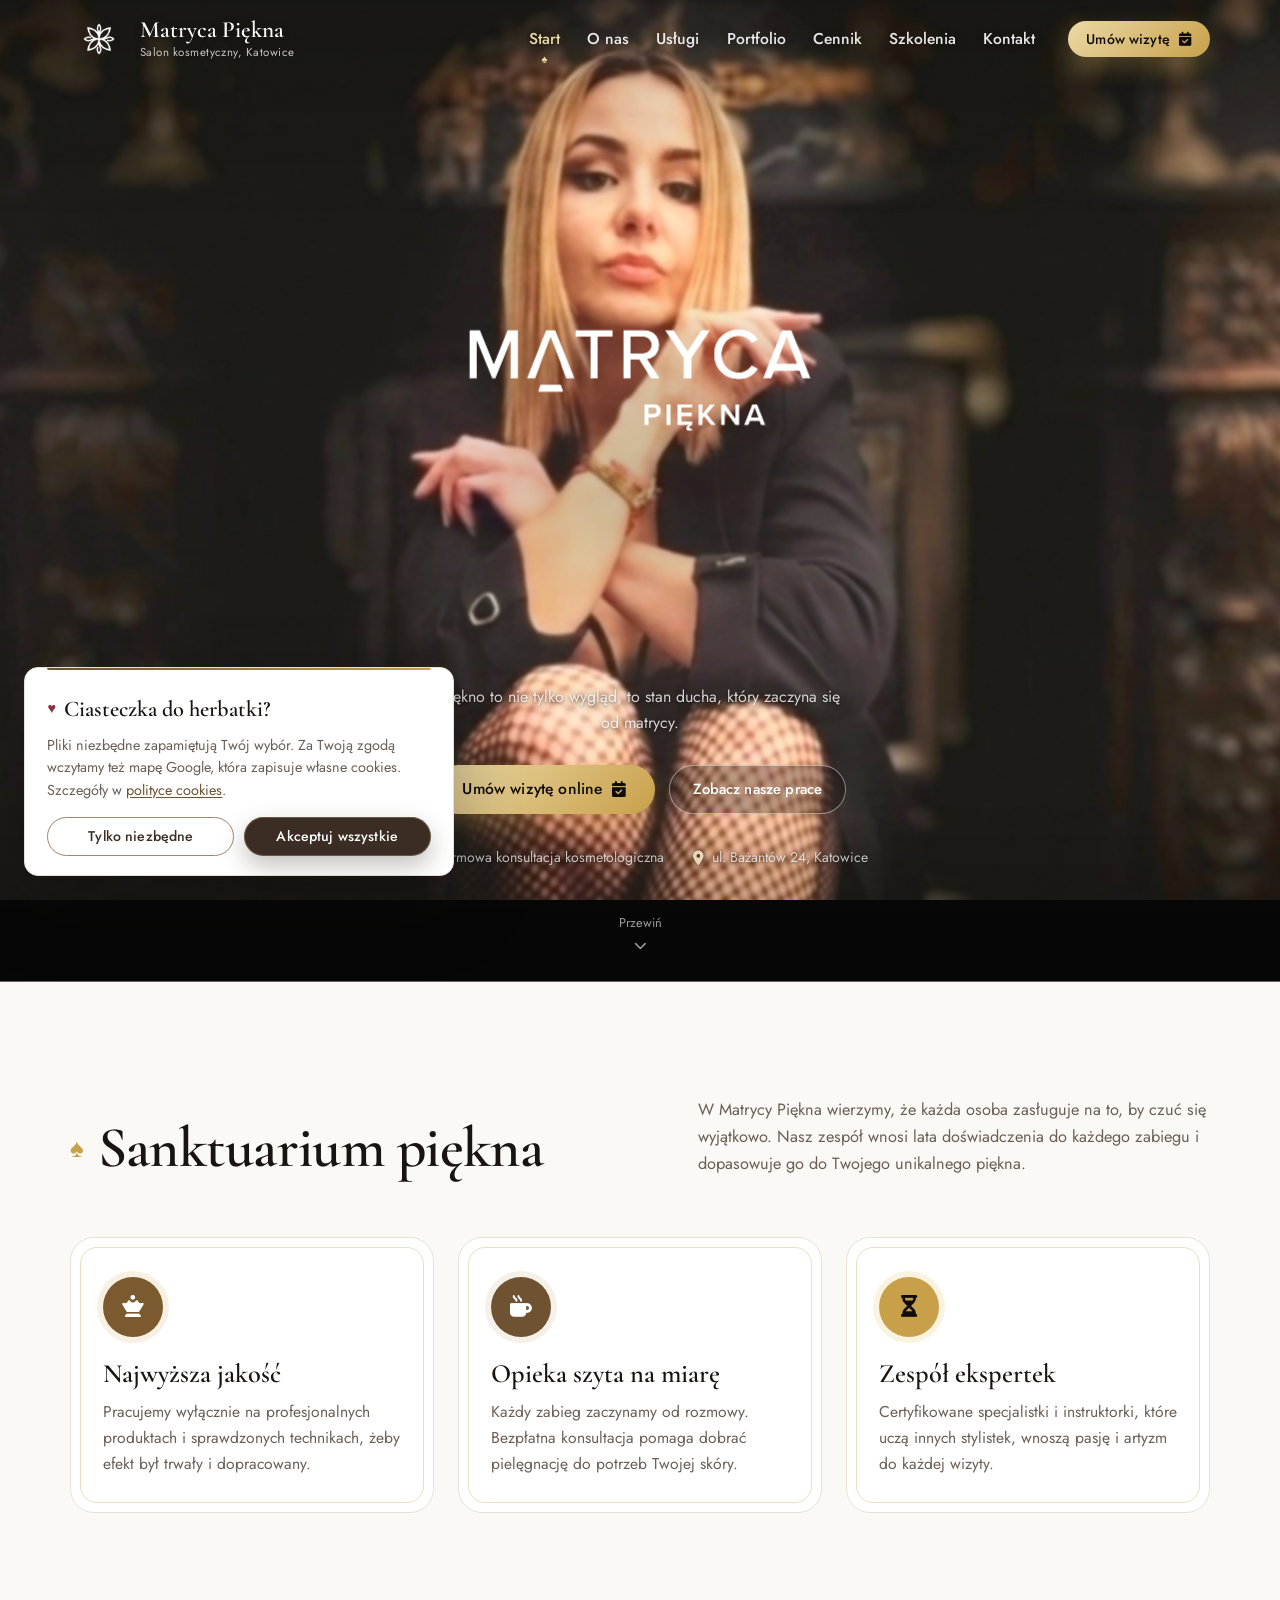
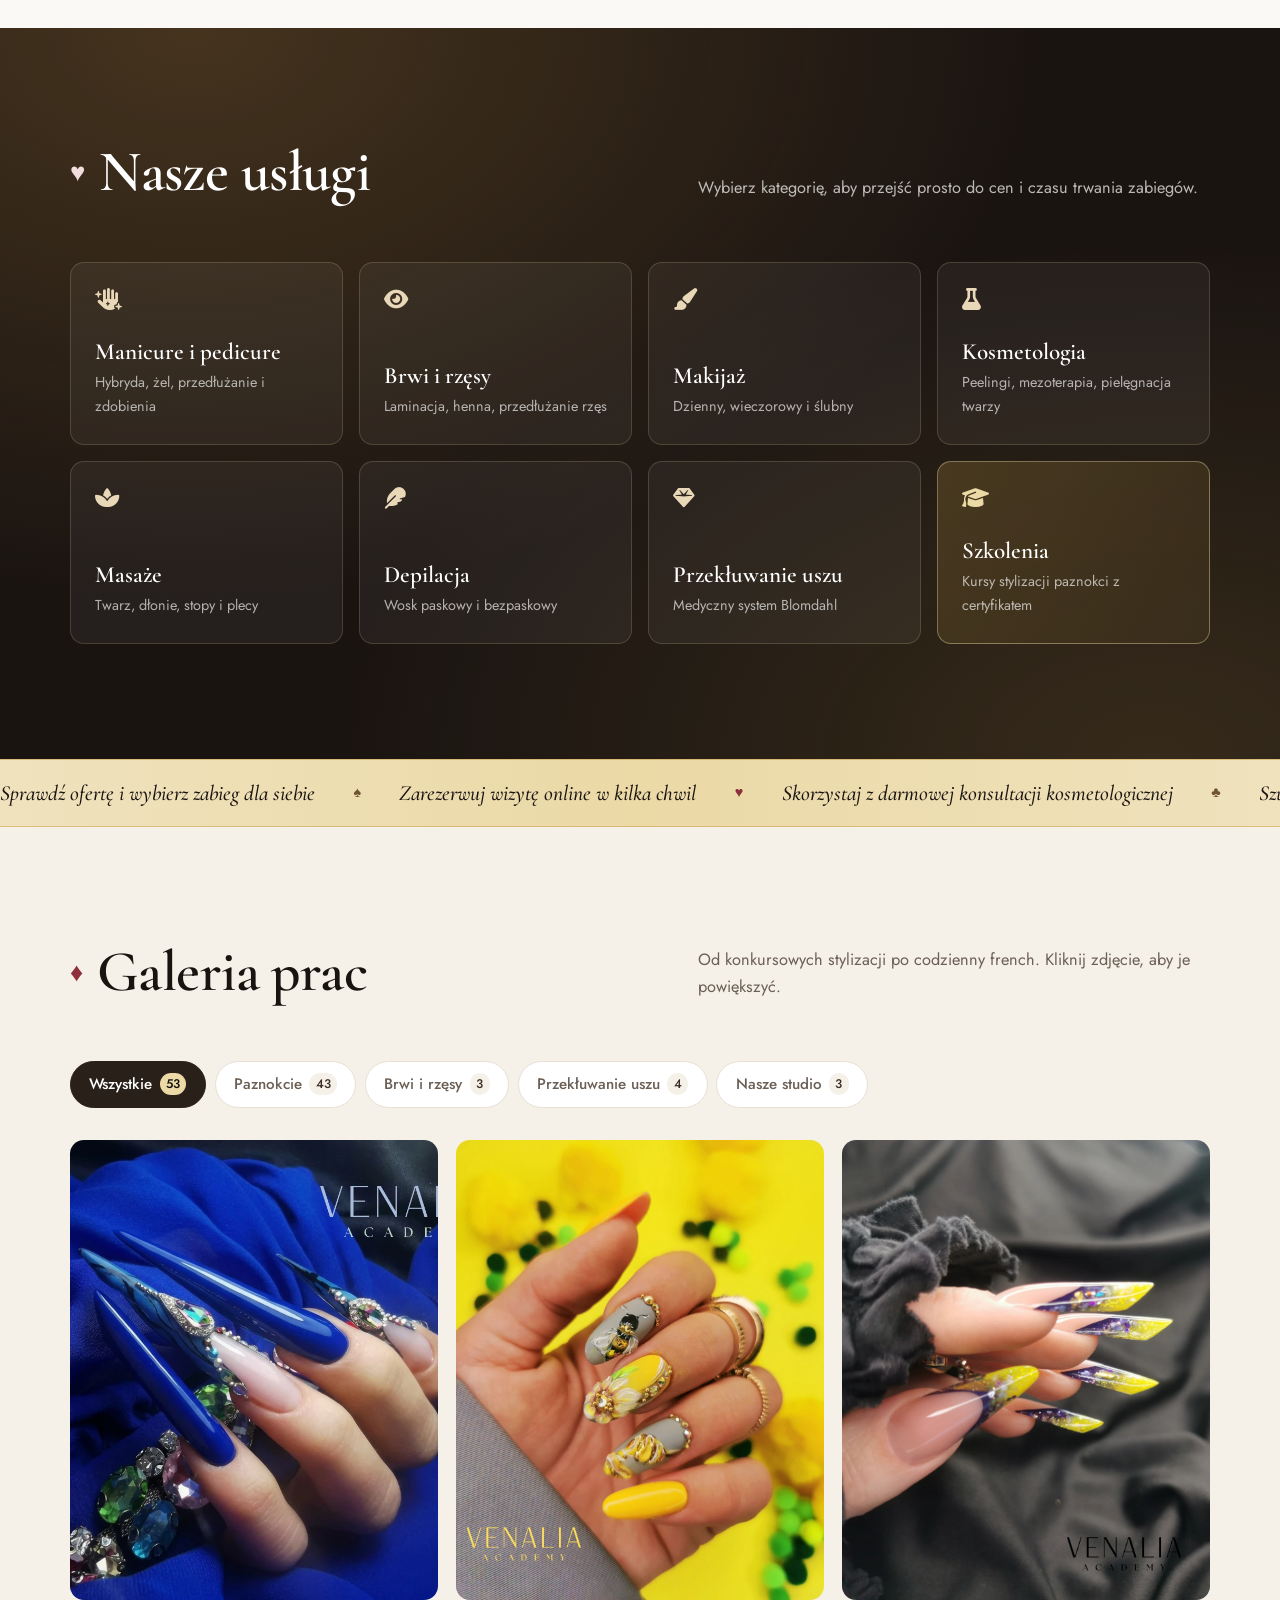
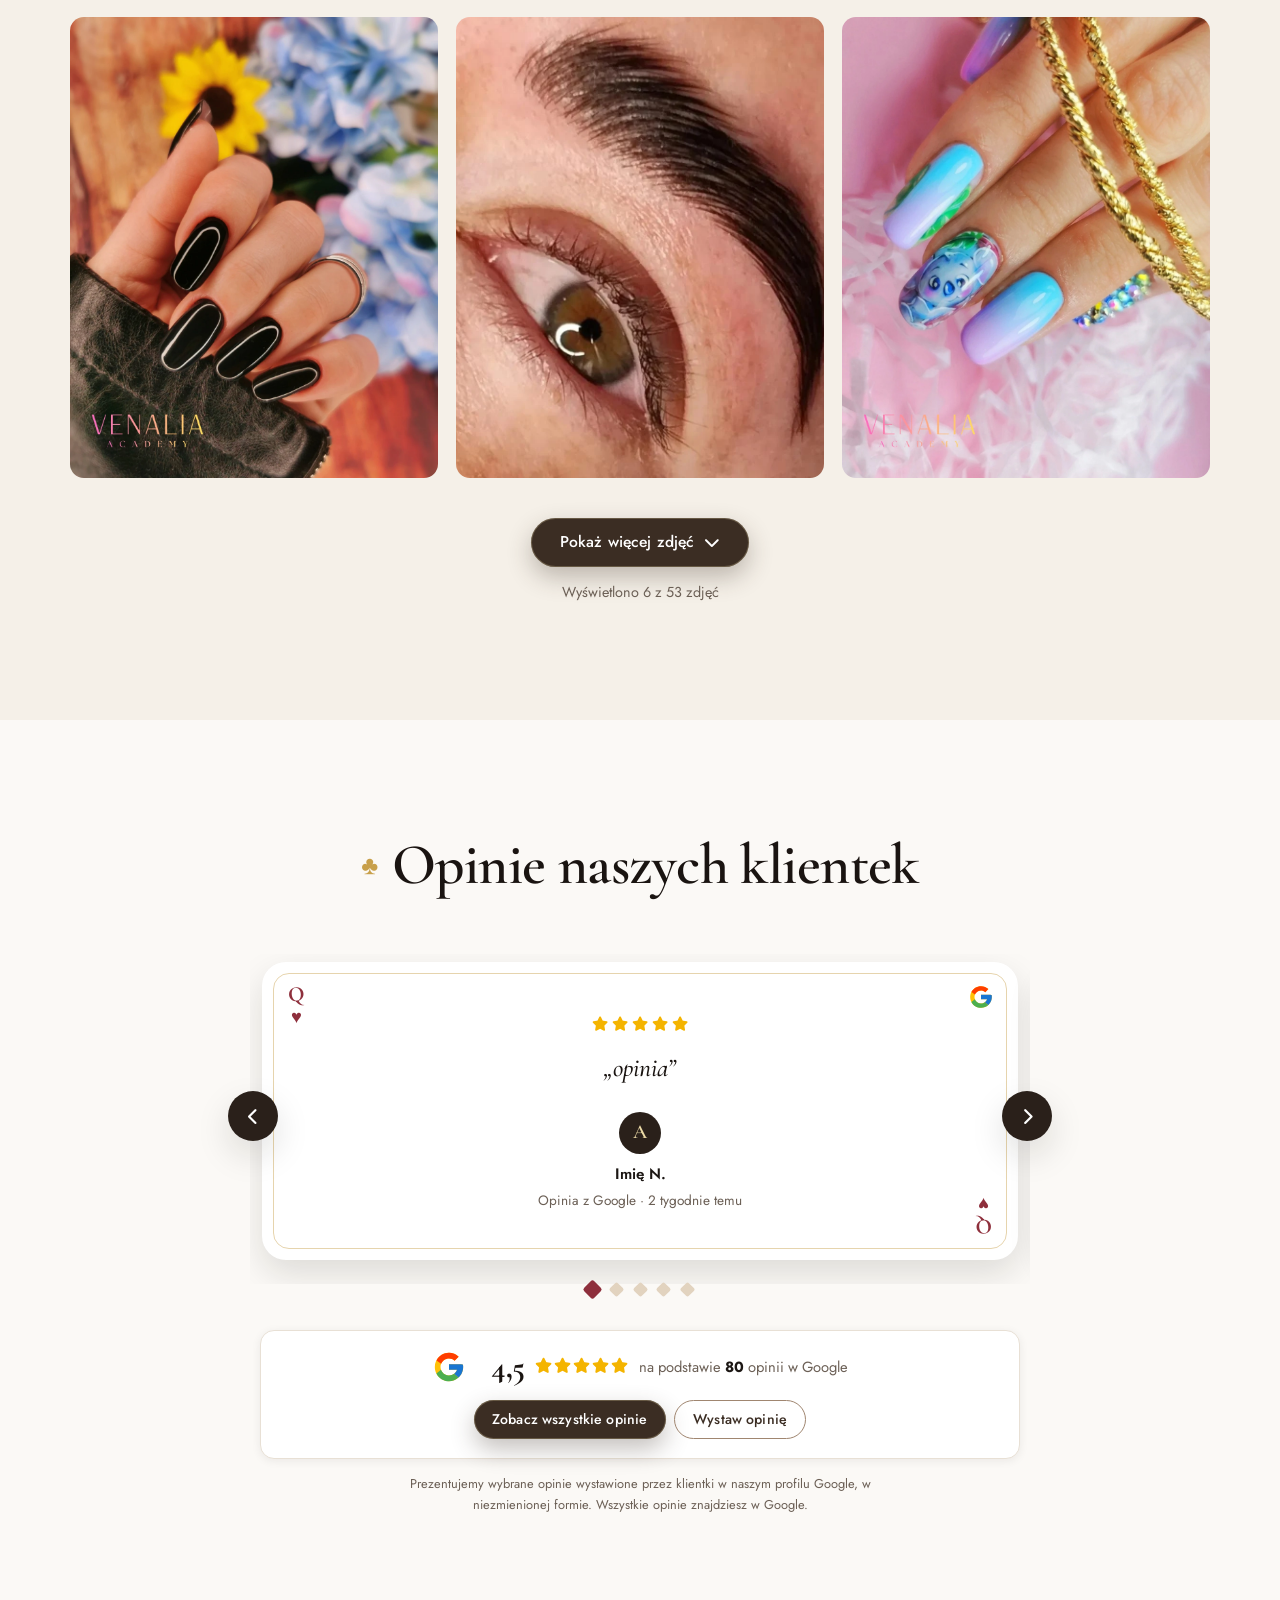
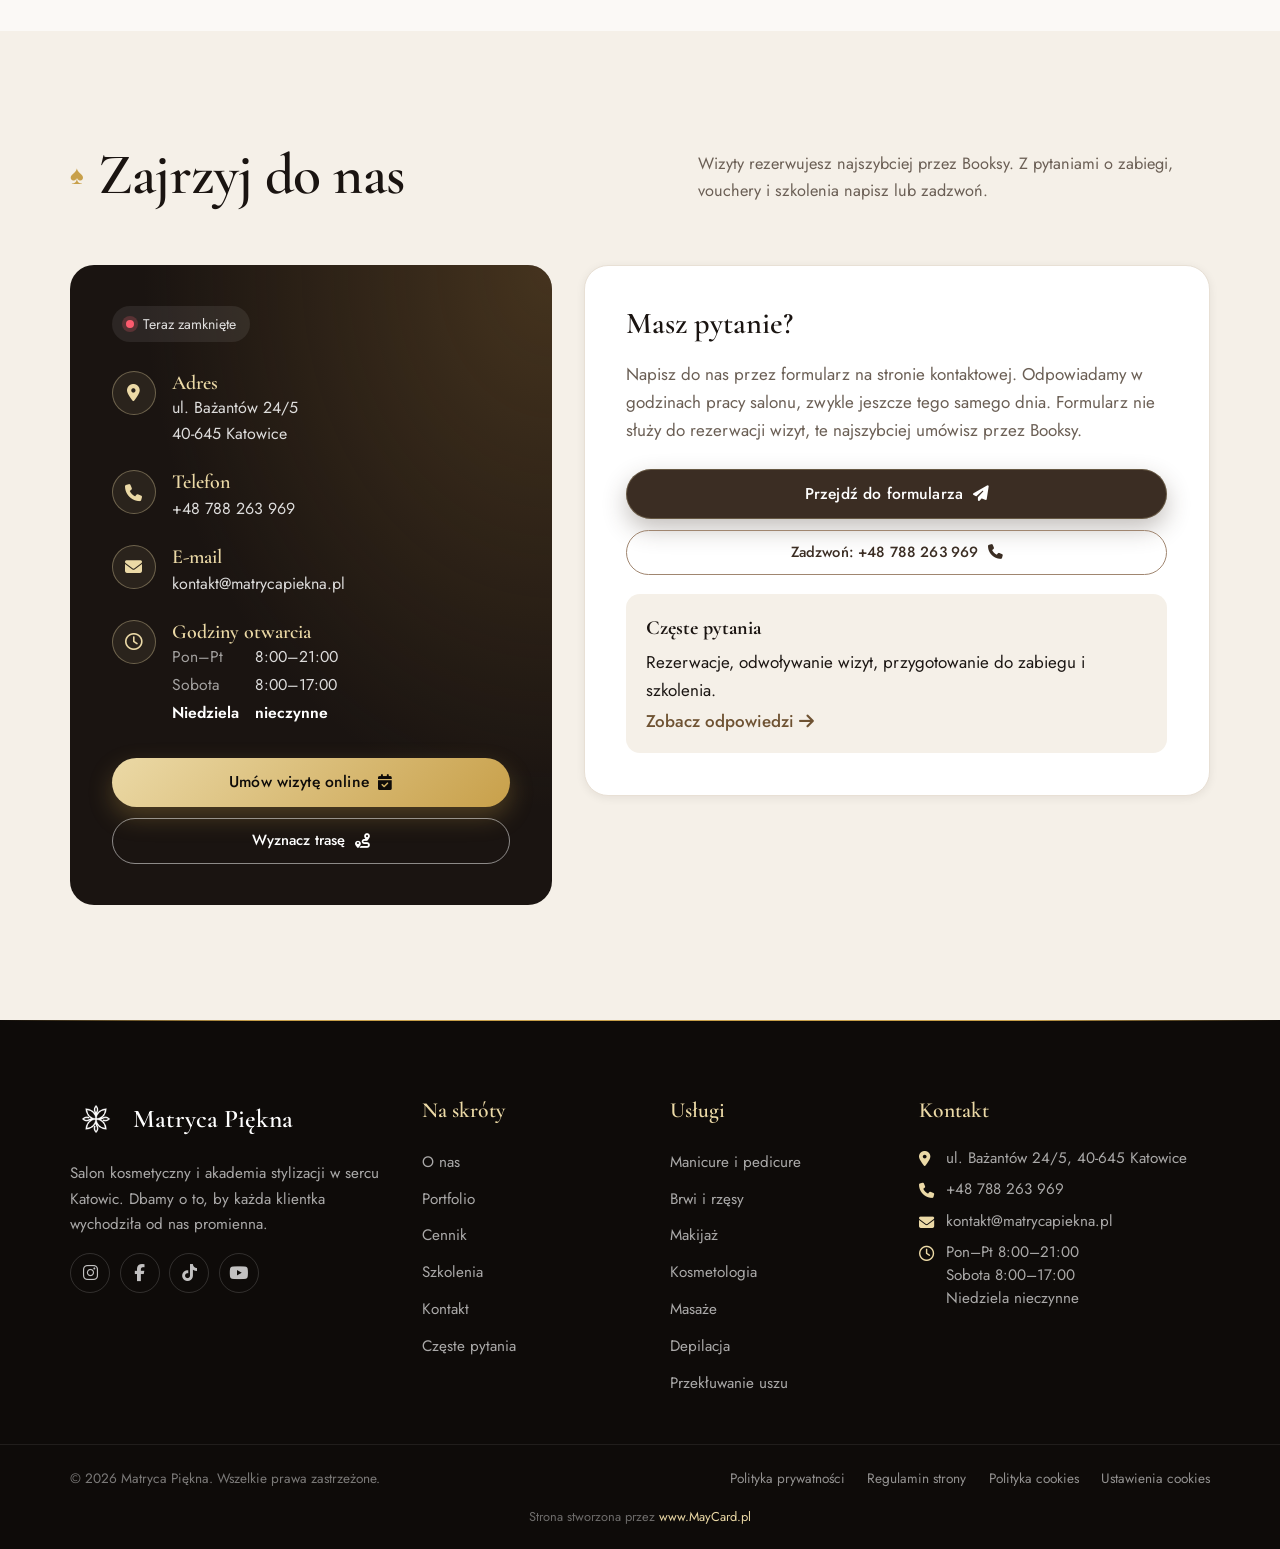
==== commit dd1529a5: "Modify review content and Google rating Updated review texts and Google summary score in index.html." ====
--- a/index.html
+++ b/index.html
@@ -99,7 +99,7 @@
 
       <div class="hero__content">
         <h1 class="hero__brand" data-enter style="--i:0"><img src="wembp/napis_logo_biale.webp" alt="Matryca Piękna, salon kosmetyczny i stylizacja paznokci w Katowicach" class="hero__logo" width="707" height="227"></h1>
-        <p class="hero__text" data-enter style="--i:2">Z pasją i precyzją, bez pośpiechu, jakby czas na chwilę się zatrzymał.</p>
+        <p class="hero__text" data-enter style="--i:2">Piękno to nie tylko wygląd, to stan ducha, który zaczyna się od matrycy.</p>
         <div class="hero__actions" data-enter style="--i:3">
           <a href="https://booksy.com/pl-pl/234844_matryca-piekna_salon-kosmetyczny_11597_katowice" target="_blank" rel="noopener" class="btn btn--gold">Umów wizytę online <i class="fa-solid fa-calendar-check" aria-hidden="true"></i></a>
           <a href="#portfolio" class="btn btn--ghost">Zobacz nasze prace</a>
@@ -327,7 +327,7 @@
                   <span class="quote-card__corner quote-card__corner--br" aria-hidden="true">Q<span class="suit suit-h"></span></span>
                   <span class="review-card__source" title="Opinia z Google"><svg viewBox="0 0 48 48" aria-hidden="true"><path fill="#FFC107" d="M43.6 20.5H42V20H24v8h11.3C33.7 32.7 29.2 36 24 36c-6.6 0-12-5.4-12-12s5.4-12 12-12c3.1 0 5.8 1.2 7.9 3.1l5.7-5.7C34 6.1 29.3 4 24 4 12.9 4 4 12.9 4 24s8.9 20 20 20 20-8.9 20-20c0-1.3-.1-2.4-.4-3.5z"/><path fill="#FF3D00" d="M6.3 14.7l6.6 4.8C14.7 15.1 19 12 24 12c3.1 0 5.8 1.2 7.9 3.1l5.7-5.7C34 6.1 29.3 4 24 4 16.3 4 9.7 8.3 6.3 14.7z"/><path fill="#4CAF50" d="M24 44c5.2 0 9.9-2 13.4-5.2l-6.2-5.2C29.2 35.1 26.7 36 24 36c-5.2 0-9.6-3.3-11.3-8l-6.5 5C9.5 39.6 16.2 44 24 44z"/><path fill="#1976D2" d="M43.6 20.5H42V20H24v8h11.3c-.8 2.2-2.2 4.2-4.1 5.6l6.2 5.2C37 39.2 44 34 44 24c0-1.3-.1-2.4-.4-3.5z"/></svg></span>
                   <div class="stars" aria-label="Ocena 5 na 5"><i class="fa-solid fa-star"></i><i class="fa-solid fa-star"></i><i class="fa-solid fa-star"></i><i class="fa-solid fa-star"></i><i class="fa-solid fa-star"></i></div>
-                  <blockquote><p>„Tu wklej treść opinii nr 1 z Google.”</p></blockquote>
+                  <blockquote><p>„opinia”</p></blockquote>
                   <figcaption>
                     <span class="review-card__avatar" aria-hidden="true">A</span>
                     <strong>Imię N.</strong>
@@ -342,7 +342,7 @@
                   <span class="quote-card__corner quote-card__corner--br" aria-hidden="true">K<span class="suit suit-s"></span></span>
                   <span class="review-card__source" title="Opinia z Google"><svg viewBox="0 0 48 48" aria-hidden="true"><path fill="#FFC107" d="M43.6 20.5H42V20H24v8h11.3C33.7 32.7 29.2 36 24 36c-6.6 0-12-5.4-12-12s5.4-12 12-12c3.1 0 5.8 1.2 7.9 3.1l5.7-5.7C34 6.1 29.3 4 24 4 12.9 4 4 12.9 4 24s8.9 20 20 20 20-8.9 20-20c0-1.3-.1-2.4-.4-3.5z"/><path fill="#FF3D00" d="M6.3 14.7l6.6 4.8C14.7 15.1 19 12 24 12c3.1 0 5.8 1.2 7.9 3.1l5.7-5.7C34 6.1 29.3 4 24 4 16.3 4 9.7 8.3 6.3 14.7z"/><path fill="#4CAF50" d="M24 44c5.2 0 9.9-2 13.4-5.2l-6.2-5.2C29.2 35.1 26.7 36 24 36c-5.2 0-9.6-3.3-11.3-8l-6.5 5C9.5 39.6 16.2 44 24 44z"/><path fill="#1976D2" d="M43.6 20.5H42V20H24v8h11.3c-.8 2.2-2.2 4.2-4.1 5.6l6.2 5.2C37 39.2 44 34 44 24c0-1.3-.1-2.4-.4-3.5z"/></svg></span>
                   <div class="stars" aria-label="Ocena 5 na 5"><i class="fa-solid fa-star"></i><i class="fa-solid fa-star"></i><i class="fa-solid fa-star"></i><i class="fa-solid fa-star"></i><i class="fa-solid fa-star"></i></div>
-                  <blockquote><p>„Tu wklej treść opinii nr 2 z Google.”</p></blockquote>
+                  <blockquote><p>„opinia”</p></blockquote>
                   <figcaption>
                     <span class="review-card__avatar" aria-hidden="true">A</span>
                     <strong>Imię N.</strong>
@@ -357,7 +357,7 @@
                   <span class="quote-card__corner quote-card__corner--br" aria-hidden="true">A<span class="suit suit-d"></span></span>
                   <span class="review-card__source" title="Opinia z Google"><svg viewBox="0 0 48 48" aria-hidden="true"><path fill="#FFC107" d="M43.6 20.5H42V20H24v8h11.3C33.7 32.7 29.2 36 24 36c-6.6 0-12-5.4-12-12s5.4-12 12-12c3.1 0 5.8 1.2 7.9 3.1l5.7-5.7C34 6.1 29.3 4 24 4 12.9 4 4 12.9 4 24s8.9 20 20 20 20-8.9 20-20c0-1.3-.1-2.4-.4-3.5z"/><path fill="#FF3D00" d="M6.3 14.7l6.6 4.8C14.7 15.1 19 12 24 12c3.1 0 5.8 1.2 7.9 3.1l5.7-5.7C34 6.1 29.3 4 24 4 16.3 4 9.7 8.3 6.3 14.7z"/><path fill="#4CAF50" d="M24 44c5.2 0 9.9-2 13.4-5.2l-6.2-5.2C29.2 35.1 26.7 36 24 36c-5.2 0-9.6-3.3-11.3-8l-6.5 5C9.5 39.6 16.2 44 24 44z"/><path fill="#1976D2" d="M43.6 20.5H42V20H24v8h11.3c-.8 2.2-2.2 4.2-4.1 5.6l6.2 5.2C37 39.2 44 34 44 24c0-1.3-.1-2.4-.4-3.5z"/></svg></span>
                   <div class="stars" aria-label="Ocena 5 na 5"><i class="fa-solid fa-star"></i><i class="fa-solid fa-star"></i><i class="fa-solid fa-star"></i><i class="fa-solid fa-star"></i><i class="fa-solid fa-star"></i></div>
-                  <blockquote><p>„Tu wklej treść opinii nr 3 z Google.”</p></blockquote>
+                  <blockquote><p>„opinia”</p></blockquote>
                   <figcaption>
                     <span class="review-card__avatar" aria-hidden="true">A</span>
                     <strong>Imię N.</strong>
@@ -372,7 +372,7 @@
                   <span class="quote-card__corner quote-card__corner--br" aria-hidden="true">J<span class="suit suit-c"></span></span>
                   <span class="review-card__source" title="Opinia z Google"><svg viewBox="0 0 48 48" aria-hidden="true"><path fill="#FFC107" d="M43.6 20.5H42V20H24v8h11.3C33.7 32.7 29.2 36 24 36c-6.6 0-12-5.4-12-12s5.4-12 12-12c3.1 0 5.8 1.2 7.9 3.1l5.7-5.7C34 6.1 29.3 4 24 4 12.9 4 4 12.9 4 24s8.9 20 20 20 20-8.9 20-20c0-1.3-.1-2.4-.4-3.5z"/><path fill="#FF3D00" d="M6.3 14.7l6.6 4.8C14.7 15.1 19 12 24 12c3.1 0 5.8 1.2 7.9 3.1l5.7-5.7C34 6.1 29.3 4 24 4 16.3 4 9.7 8.3 6.3 14.7z"/><path fill="#4CAF50" d="M24 44c5.2 0 9.9-2 13.4-5.2l-6.2-5.2C29.2 35.1 26.7 36 24 36c-5.2 0-9.6-3.3-11.3-8l-6.5 5C9.5 39.6 16.2 44 24 44z"/><path fill="#1976D2" d="M43.6 20.5H42V20H24v8h11.3c-.8 2.2-2.2 4.2-4.1 5.6l6.2 5.2C37 39.2 44 34 44 24c0-1.3-.1-2.4-.4-3.5z"/></svg></span>
                   <div class="stars" aria-label="Ocena 5 na 5"><i class="fa-solid fa-star"></i><i class="fa-solid fa-star"></i><i class="fa-solid fa-star"></i><i class="fa-solid fa-star"></i><i class="fa-solid fa-star"></i></div>
-                  <blockquote><p>„Tu wklej treść opinii nr 4 z Google.”</p></blockquote>
+                  <blockquote><p>„opinia”</p></blockquote>
                   <figcaption>
                     <span class="review-card__avatar" aria-hidden="true">A</span>
                     <strong>Imię N.</strong>
@@ -387,7 +387,7 @@
                   <span class="quote-card__corner quote-card__corner--br" aria-hidden="true">10<span class="suit suit-h"></span></span>
                   <span class="review-card__source" title="Opinia z Google"><svg viewBox="0 0 48 48" aria-hidden="true"><path fill="#FFC107" d="M43.6 20.5H42V20H24v8h11.3C33.7 32.7 29.2 36 24 36c-6.6 0-12-5.4-12-12s5.4-12 12-12c3.1 0 5.8 1.2 7.9 3.1l5.7-5.7C34 6.1 29.3 4 24 4 12.9 4 4 12.9 4 24s8.9 20 20 20 20-8.9 20-20c0-1.3-.1-2.4-.4-3.5z"/><path fill="#FF3D00" d="M6.3 14.7l6.6 4.8C14.7 15.1 19 12 24 12c3.1 0 5.8 1.2 7.9 3.1l5.7-5.7C34 6.1 29.3 4 24 4 16.3 4 9.7 8.3 6.3 14.7z"/><path fill="#4CAF50" d="M24 44c5.2 0 9.9-2 13.4-5.2l-6.2-5.2C29.2 35.1 26.7 36 24 36c-5.2 0-9.6-3.3-11.3-8l-6.5 5C9.5 39.6 16.2 44 24 44z"/><path fill="#1976D2" d="M43.6 20.5H42V20H24v8h11.3c-.8 2.2-2.2 4.2-4.1 5.6l6.2 5.2C37 39.2 44 34 44 24c0-1.3-.1-2.4-.4-3.5z"/></svg></span>
                   <div class="stars" aria-label="Ocena 5 na 5"><i class="fa-solid fa-star"></i><i class="fa-solid fa-star"></i><i class="fa-solid fa-star"></i><i class="fa-solid fa-star"></i><i class="fa-solid fa-star"></i></div>
-                  <blockquote><p>„Tu wklej treść opinii nr 5 z Google.”</p></blockquote>
+                  <blockquote><p>„opinia”</p></blockquote>
                   <figcaption>
                     <span class="review-card__avatar" aria-hidden="true">A</span>
                     <strong>Imię N.</strong>
@@ -407,9 +407,9 @@
         <div class="google-summary">
           <span class="google-summary__logo"><svg viewBox="0 0 48 48" aria-hidden="true"><path fill="#FFC107" d="M43.6 20.5H42V20H24v8h11.3C33.7 32.7 29.2 36 24 36c-6.6 0-12-5.4-12-12s5.4-12 12-12c3.1 0 5.8 1.2 7.9 3.1l5.7-5.7C34 6.1 29.3 4 24 4 12.9 4 4 12.9 4 24s8.9 20 20 20 20-8.9 20-20c0-1.3-.1-2.4-.4-3.5z"/><path fill="#FF3D00" d="M6.3 14.7l6.6 4.8C14.7 15.1 19 12 24 12c3.1 0 5.8 1.2 7.9 3.1l5.7-5.7C34 6.1 29.3 4 24 4 16.3 4 9.7 8.3 6.3 14.7z"/><path fill="#4CAF50" d="M24 44c5.2 0 9.9-2 13.4-5.2l-6.2-5.2C29.2 35.1 26.7 36 24 36c-5.2 0-9.6-3.3-11.3-8l-6.5 5C9.5 39.6 16.2 44 24 44z"/><path fill="#1976D2" d="M43.6 20.5H42V20H24v8h11.3c-.8 2.2-2.2 4.2-4.1 5.6l6.2 5.2C37 39.2 44 34 44 24c0-1.3-.1-2.4-.4-3.5z"/></svg></span>
           <div class="google-summary__score">
-            <strong>5,0</strong>
+            <strong>4,5</strong>
             <span class="google-summary__stars" aria-hidden="true"><i class="fa-solid fa-star"></i><i class="fa-solid fa-star"></i><i class="fa-solid fa-star"></i><i class="fa-solid fa-star"></i><i class="fa-solid fa-star"></i></span>
-            <span class="google-summary__count">na podstawie <b>XX</b> opinii w Google</span>
+            <span class="google-summary__count">na podstawie <b>80</b> opinii w Google</span>
           </div>
           <div class="google-summary__actions">
             <a href="https://www.google.com/maps/search/?api=1&amp;query=Matryca+Pi%C4%99kna+Ba%C5%BCant%C3%B3w+24+Katowice" target="_blank" rel="noopener" class="btn btn--primary btn--sm">Zobacz wszystkie opinie</a>
@@ -581,4 +581,4 @@
 
   <script src="script.js?v=20261016"></script>
 </body>
-</html>+</html>
